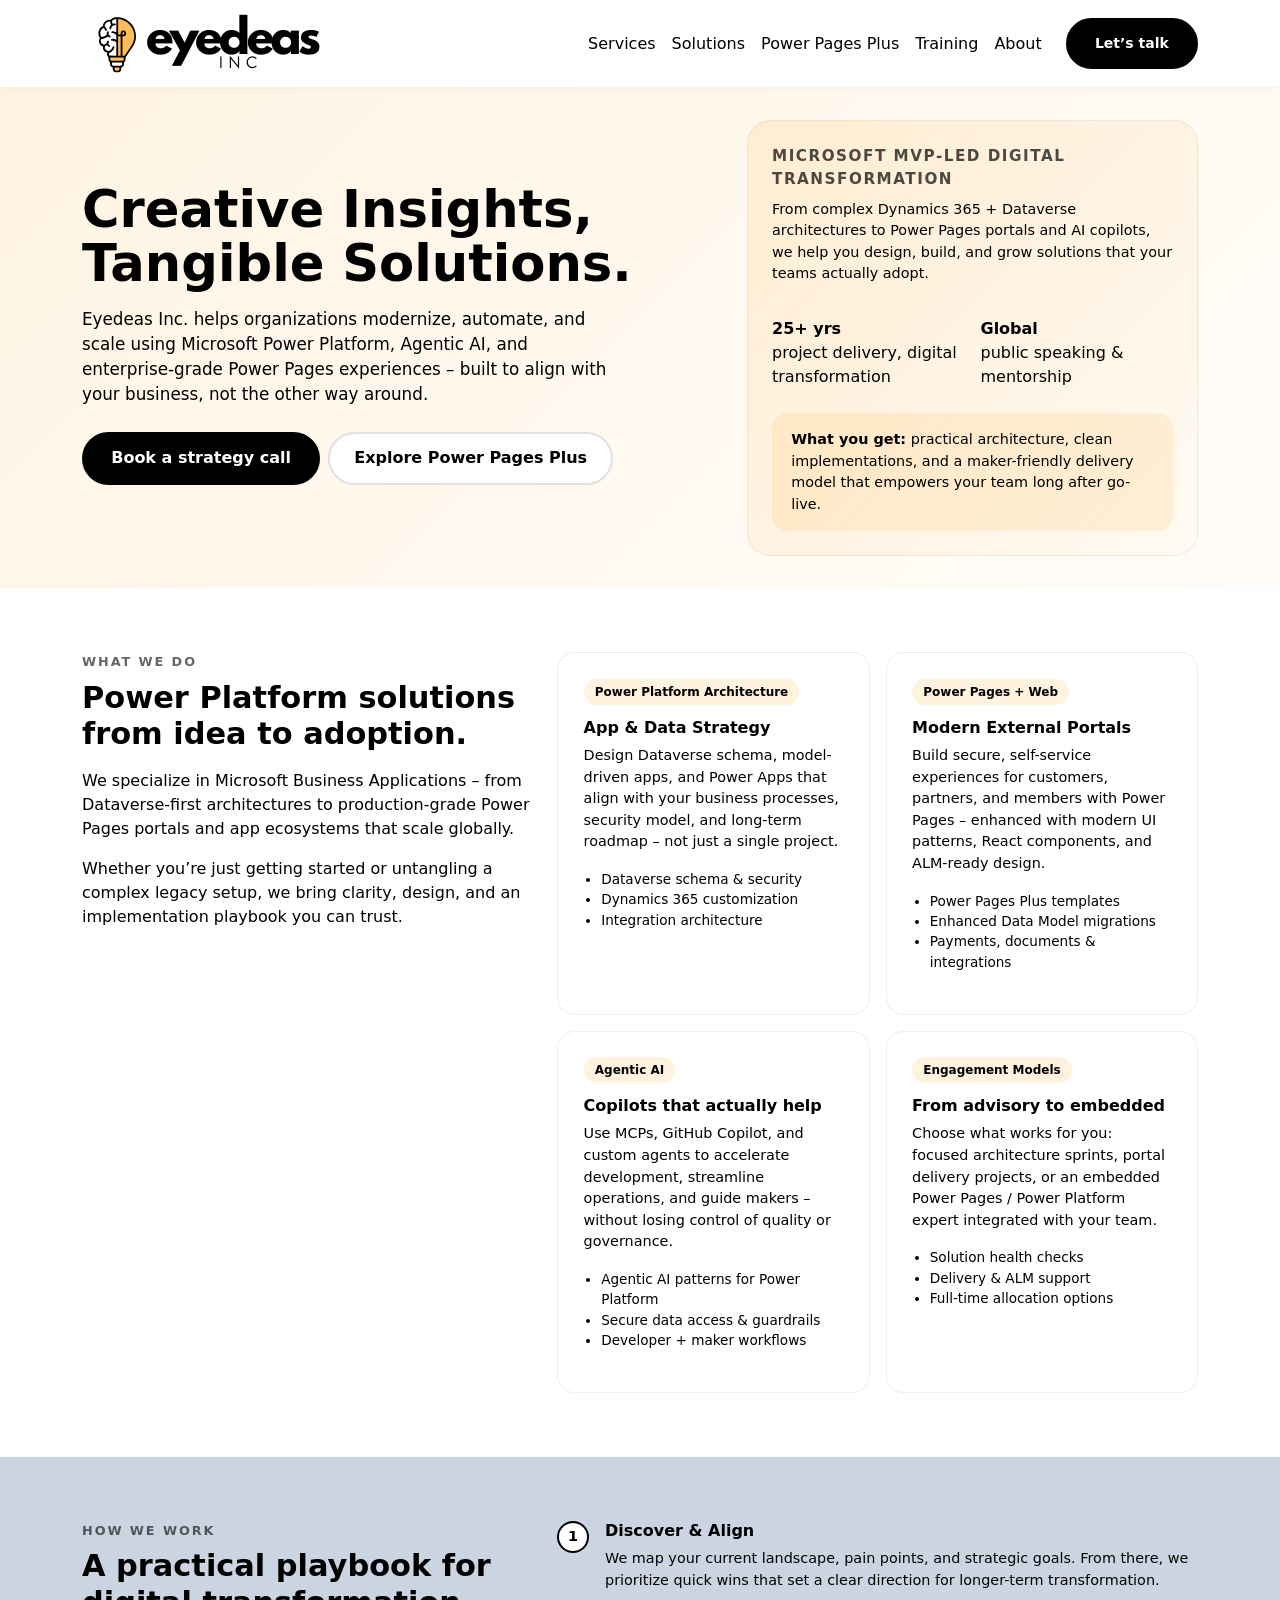
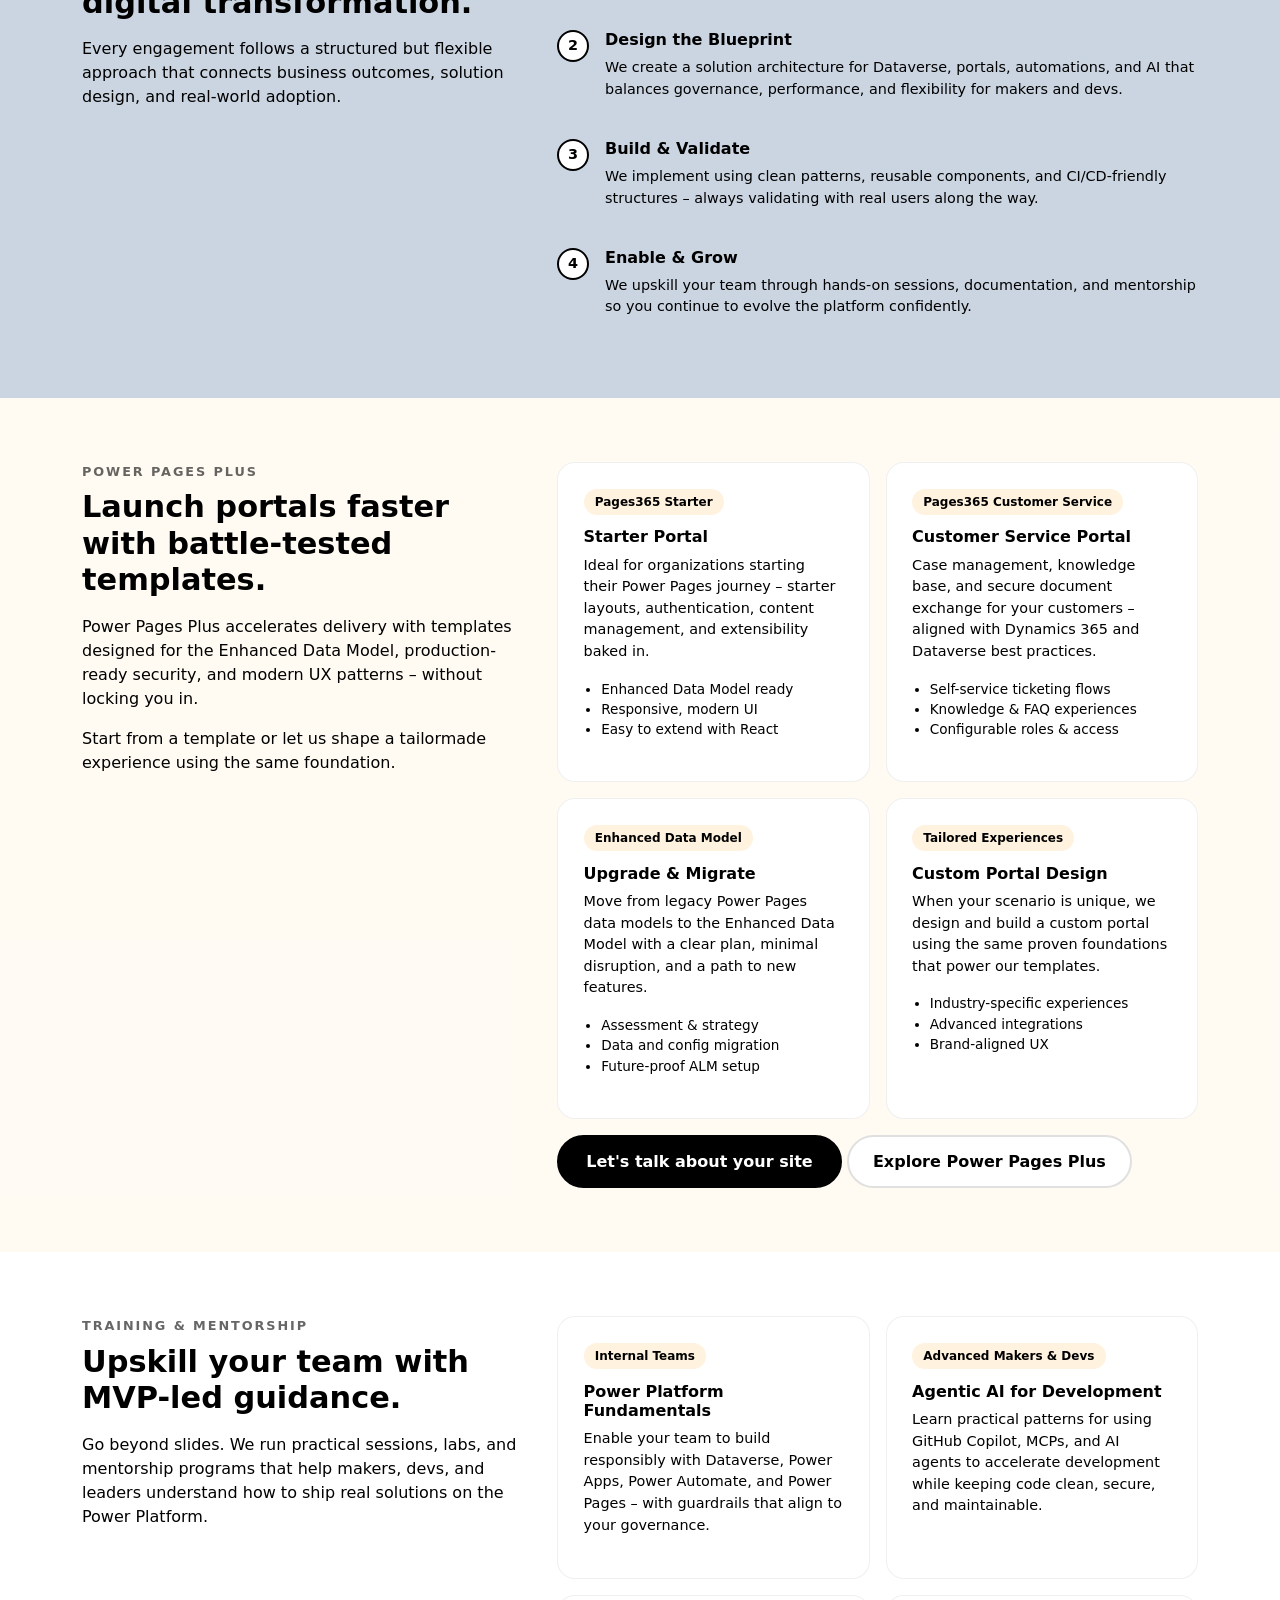
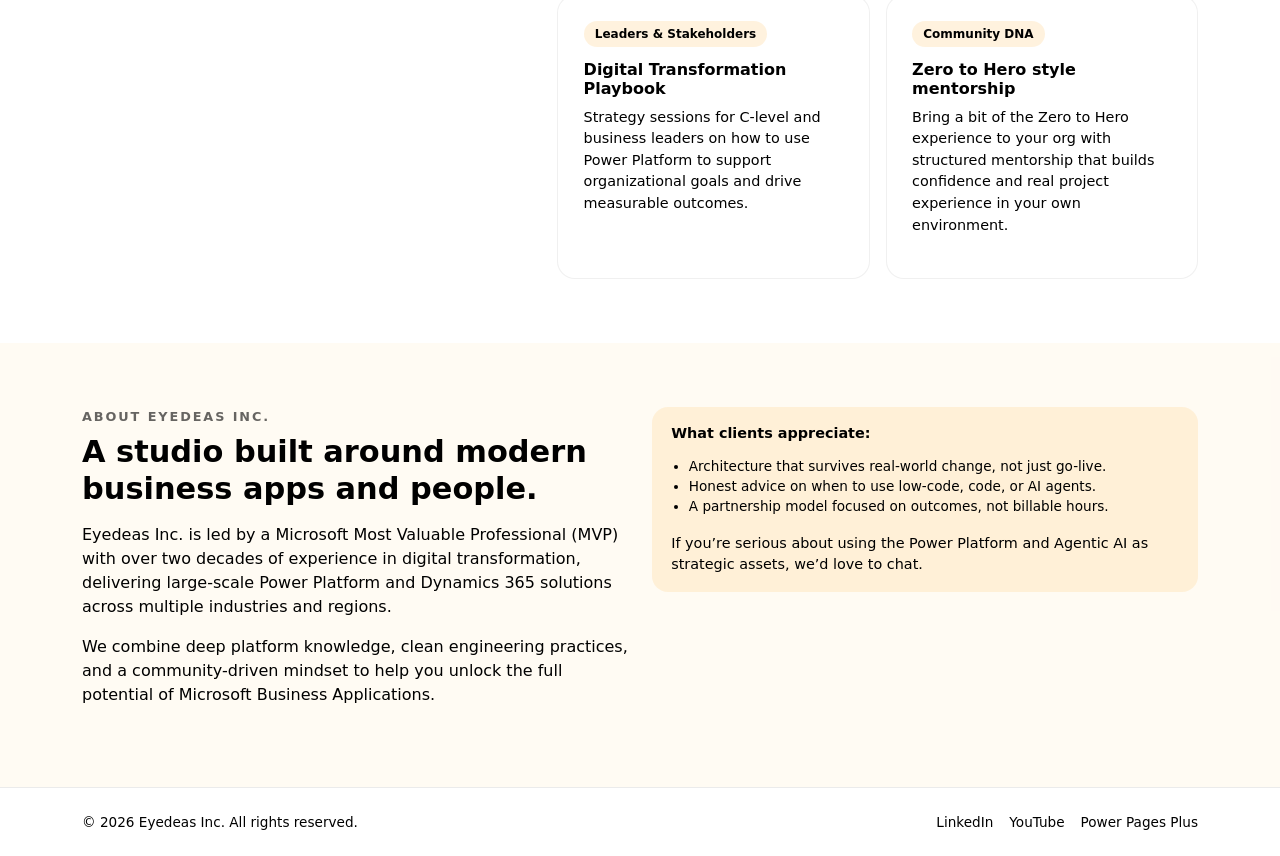
==== index.html @ 4f080ab4 "First commit" ====
<!DOCTYPE html>
<html lang="en">
<head>
  <meta charset="UTF-8" />
  <title>Eyedeas Inc. – Creative Insights, Tangible Solutions</title>
  <meta name="viewport" content="width=device-width, initial-scale=1" />
  <meta name="description" content="Eyedeas Inc. helps organizations transform with Microsoft Power Platform, Agentic AI, and Power Pages Plus templates." />

  <!-- Bootstrap 5 CDN -->
  <link
    href="https://cdn.jsdelivr.net/npm/bootstrap@5.3.3/dist/css/bootstrap.min.css"
    rel="stylesheet"
  />

  <!-- Font Awesome (optional for icons) -->
  <link
    rel="stylesheet"
    href="https://cdnjs.cloudflare.com/ajax/libs/font-awesome/6.5.1/css/all.min.css"
  />

  <!-- Custom Styles -->
  <link rel="stylesheet" href="assets/styles.css" />
</head>
<body>
  <!-- NAVBAR -->
  <nav class="navbar navbar-expand-lg fixed-top">
    <div class="container">
      <a class="navbar-brand" href="#">
        <!--Eyedeas<span>Inc.</span>-->
          <img src="assets/logo.png" />
      </a>
      <button
        class="navbar-toggler"
        type="button"
        data-bs-toggle="collapse"
        data-bs-target="#navbarNav"
        aria-controls="navbarNav"
        aria-expanded="false"
        aria-label="Toggle navigation"
      >
        <span class="navbar-toggler-icon"><i class="fa-solid fa-bars"></i></span>
      </button>
      <div class="collapse navbar-collapse justify-content-end" id="navbarNav">
        <ul class="navbar-nav align-items-lg-center">
          <li class="nav-item">
            <a class="nav-link" href="#services">Services</a>
          </li>
          <li class="nav-item">
            <a class="nav-link" href="#solutions">Solutions</a>
          </li>
          <li class="nav-item">
            <a class="nav-link" href="#templates">Power Pages Plus</a>
          </li>
          <li class="nav-item">
            <a class="nav-link" href="#training">Training</a>
          </li>
          <li class="nav-item">
            <a class="nav-link" href="#about">About</a>
          </li>
          <li class="nav-item ms-lg-3">
            <a class="btn hero-cta-main btn-sm" href="https://outlook.office.com/book/PowerPagesPlusbyEyedeasInc@eyedeasinc.com" target="_blank">
              Let’s talk
            </a>
          </li>
        </ul>
      </div>
    </div>
  </nav>

  <!-- HERO -->
  <header class="hero">
    <div class="container">
      <div class="row align-items-center g-4">
        <div class="col-lg-7">
          <!--<div class="hero-badge">
            <span class="accent-dot"></span>
            Microsoft Power Platform & Agentic AI
              Digital Transformation Architect
            
          </div>-->
          <h1 class="hero-title">
            Creative Insights,<br />
            Tangible Solutions.
          </h1>
          <p class="hero-subtitle">
            Eyedeas Inc. helps organizations modernize, automate, and scale using Microsoft Power Platform, Agentic AI, and enterprise-grade Power Pages experiences – built to align with your business, not the other way around.
          </p>
          <div class="d-flex flex-wrap gap-2 mt-4">
            <a href="https://outlook.office.com/book/PowerPagesPlusbyEyedeasInc@eyedeasinc.com" target="_blank" class="btn hero-cta-main">
              Book a strategy call
            </a>
            <a href="https://powerpagesplus.com" target="_blank" class="btn hero-cta-secondary">
              Explore Power Pages Plus
            </a>
          </div>
          <!--<p class="mt-4 mb-0 small-text">
            Trusted by teams modernizing on Dynamics 365, Power Apps, and Dataverse across industries like financial services, public sector, and membership organizations.
          </p>-->
        </div>

        <div class="col-lg-5"><br/>
          <div class="hero-card">
              <div class="hero-tagline mb-2">
                  Microsoft MVP-led Digital Transformation
              </div>
            <!--<h2 class="hero-card-title">
              Microsoft MVP-led Power Platform studio
            </h2>-->
            <p class="card-text-sm">
              From complex Dynamics 365 + Dataverse architectures to Power Pages portals and AI copilots, we help you design, build, and grow solutions that your teams actually adopt.
            </p>
            <div class="row g-3 mt-2">
              <div class="col-6">
                  <div class="stat-pill">
                      <strong>25+ yrs</strong><br />
                      project delivery, digital transformation
                  </div>
              </div>
              <div class="col-6">
                <div class="stat-pill">
                  <strong>Global</strong><br />
                  public speaking & mentorship
                </div>
              </div>
              <div class="col-12">
                <div class="highlight-strip mt-2">
                  <strong>What you get:</strong> practical architecture, clean implementations, and a maker-friendly delivery model that empowers your team long after go-live.
                </div>
              </div>
            </div>
          </div>
        </div>
      </div>
    </div>
  </header>

  <!-- SERVICES -->
  <section id="services">
    <div class="container">
      <div class="row align-items-start g-4">
        <div class="col-lg-5">
          <div class="section-label">What we do</div>
          <h2 class="section-title">Power Platform solutions from idea to adoption.</h2>
          <p>
            We specialize in Microsoft Business Applications – from Dataverse-first architectures to production-grade Power Pages portals and app ecosystems that scale globally.
          </p>
          <p>
            Whether you’re just getting started or untangling a complex legacy setup, we bring clarity, design, and an implementation playbook you can trust.
          </p>
        </div>
        <div class="col-lg-7">
          <div class="row g-3">
            <div class="col-md-6">
              <div class="service-card">
                <div class="eyedeas-pill">Power Platform Architecture</div>
                <h3 class="card-title-sm">App & Data Strategy</h3>
                <p class="card-text-sm">
                  Design Dataverse schema, model-driven apps, and Power Apps that align with your business processes, security model, and long-term roadmap – not just a single project.
                </p>
                <ul class="card-list-sm">
                  <li>Dataverse schema & security</li>
                  <li>Dynamics 365 customization</li>
                  <li>Integration architecture</li>
                </ul>
              </div>
            </div>
            <div class="col-md-6">
              <div class="service-card">
                <div class="eyedeas-pill">Power Pages + Web</div>
                <h3 class="card-title-sm">Modern External Portals</h3>
                <p class="card-text-sm">
                  Build secure, self-service experiences for customers, partners, and members with Power Pages – enhanced with modern UI patterns, React components, and ALM-ready design.
                </p>
                <ul class="card-list-sm">
                  <li>Power Pages Plus templates</li>
                  <li>Enhanced Data Model migrations</li>
                  <li>Payments, documents & integrations</li>
                </ul>
              </div>
            </div>
            <div class="col-md-6">
              <div class="service-card">
                <div class="eyedeas-pill">Agentic AI</div>
                <h3 class="card-title-sm">Copilots that actually help</h3>
                <p class="card-text-sm">
                  Use MCPs, GitHub Copilot, and custom agents to accelerate development, streamline operations, and guide makers – without losing control of quality or governance.
                </p>
                <ul class="card-list-sm">
                  <li>Agentic AI patterns for Power Platform</li>
                  <li>Secure data access & guardrails</li>
                  <li>Developer + maker workflows</li>
                </ul>
              </div>
            </div>
            <div class="col-md-6">
              <div class="service-card">
                <div class="eyedeas-pill">Engagement Models</div>
                <h3 class="card-title-sm">From advisory to embedded</h3>
                <p class="card-text-sm">
                  Choose what works for you: focused architecture sprints, portal delivery projects, or an embedded Power Pages / Power Platform expert integrated with your team.
                </p>
                <ul class="card-list-sm">
                  <li>Solution health checks</li>
                  <li>Delivery & ALM support</li>
                  <li>Full-time allocation options</li>
                </ul>
              </div>
            </div>
          </div>
        </div>
      </div>
    </div>
  </section>

  <!-- SOLUTIONS / HOW WE WORK -->
  <section id="solutions" class="section-blue">
    <div class="container">
      <div class="row g-4 align-items-start">
        <div class="col-lg-5">
          <div class="section-label">How we work</div>
          <h2 class="section-title">A practical playbook for digital transformation.</h2>
          <p>
            Every engagement follows a structured but flexible approach that connects business outcomes, solution design, and real-world adoption.
          </p>
        </div>
        <div class="col-lg-7">
          <div class="process-step">
            <div class="process-number">1</div>
            <div>
              <h3 class="card-title-sm">Discover & Align</h3>
              <p class="card-text-sm">
                We map your current landscape, pain points, and strategic goals. From there, we prioritize quick wins that set a clear direction for longer-term transformation.
              </p>
            </div>
          </div>
          <div class="process-step">
            <div class="process-number">2</div>
            <div>
              <h3 class="card-title-sm">Design the Blueprint</h3>
              <p class="card-text-sm">
                We create a solution architecture for Dataverse, portals, automations, and AI that balances governance, performance, and flexibility for makers and devs.
              </p>
            </div>
          </div>
          <div class="process-step">
            <div class="process-number">3</div>
            <div>
              <h3 class="card-title-sm">Build & Validate</h3>
              <p class="card-text-sm">
                We implement using clean patterns, reusable components, and CI/CD-friendly structures – always validating with real users along the way.
              </p>
            </div>
          </div>
          <div class="process-step">
            <div class="process-number">4</div>
            <div>
              <h3 class="card-title-sm">Enable & Grow</h3>
              <p class="card-text-sm">
                We upskill your team through hands-on sessions, documentation, and mentorship so you continue to evolve the platform confidently.
              </p>
            </div>
          </div>
        </div>
      </div>
    </div>
  </section>

  <!-- POWER PAGES PLUS TEMPLATES -->
  <section id="templates" class="section-alt">
    <div class="container">
      <div class="row g-4">
        <div class="col-lg-5">
          <div class="section-label">Power Pages Plus</div>
          <h2 class="section-title">Launch portals faster with battle-tested templates.</h2>
          <p>
            Power Pages Plus accelerates delivery with templates designed for the Enhanced Data Model, production-ready security, and modern UX patterns – without locking you in.
          </p>
          <p>
            Start from a template or let us shape a tailormade experience using the same foundation.
          </p>
        </div>
        <div class="col-lg-7">
          <div class="row g-3">
            <div class="col-md-6">
              <div class="template-card">
                <div class="eyedeas-pill">Pages365 Starter</div>
                <h3 class="card-title-sm">Starter Portal</h3>
                <p class="card-text-sm">
                  Ideal for organizations starting their Power Pages journey – starter layouts, authentication, content management, and extensibility baked in.
                </p>
                <ul class="card-list-sm">
                  <li>Enhanced Data Model ready</li>
                  <li>Responsive, modern UI</li>
                  <li>Easy to extend with React</li>
                </ul>
              </div>
            </div>
            <div class="col-md-6">
              <div class="template-card">
                <div class="eyedeas-pill">Pages365 Customer Service</div>
                <h3 class="card-title-sm">Customer Service Portal</h3>
                <p class="card-text-sm">
                  Case management, knowledge base, and secure document exchange for your customers – aligned with Dynamics 365 and Dataverse best practices.
                </p>
                <ul class="card-list-sm">
                  <li>Self-service ticketing flows</li>
                  <li>Knowledge & FAQ experiences</li>
                  <li>Configurable roles & access</li>
                </ul>
              </div>
            </div>
            <div class="col-md-6">
              <div class="template-card">
                <div class="eyedeas-pill">Enhanced Data Model</div>
                <h3 class="card-title-sm">Upgrade & Migrate</h3>
                <p class="card-text-sm">
                  Move from legacy Power Pages data models to the Enhanced Data Model with a clear plan, minimal disruption, and a path to new features.
                </p>
                <ul class="card-list-sm">
                  <li>Assessment & strategy</li>
                  <li>Data and config migration</li>
                  <li>Future-proof ALM setup</li>
                </ul>
              </div>
            </div>
            <div class="col-md-6">
              <div class="template-card">
                <div class="eyedeas-pill">Tailored Experiences</div>
                <h3 class="card-title-sm">Custom Portal Design</h3>
                <p class="card-text-sm">
                  When your scenario is unique, we design and build a custom portal using the same proven foundations that power our templates.
                </p>
                <ul class="card-list-sm">
                  <li>Industry-specific experiences</li>
                  <li>Advanced integrations</li>
                  <li>Brand-aligned UX</li>
                </ul>
              </div>
            </div>
          </div>
          <div class="mt-3">
              <a href="https://outlook.office.com/book/PowerPagesPlusbyEyedeasInc@eyedeasinc.com" target="_blank" class="btn hero-cta-main">
                  Let's talk about your site
              </a>
              <a href="https://powerpagesplus.com" target="_blank" class="btn hero-cta-secondary">
                  Explore Power Pages Plus
              </a>
          </div>
        </div>
      </div>
    </div>
  </section>

  <!-- TRAINING & MENTORSHIP -->
  <section id="training">
    <div class="container">
      <div class="row g-4">
        <div class="col-lg-5">
          <div class="section-label">Training & Mentorship</div>
          <h2 class="section-title">Upskill your team with MVP-led guidance.</h2>
          <p>
            Go beyond slides. We run practical sessions, labs, and mentorship programs that help makers, devs, and leaders understand how to ship real solutions on the Power Platform.
          </p>
        </div>
        <div class="col-lg-7">
          <div class="row g-3">
            <div class="col-md-6">
              <div class="service-card">
                <div class="eyedeas-pill">Internal Teams</div>
                <h3 class="card-title-sm">Power Platform Fundamentals</h3>
                <p class="card-text-sm">
                  Enable your team to build responsibly with Dataverse, Power Apps, Power Automate, and Power Pages – with guardrails that align to your governance.
                </p>
              </div>
            </div>
            <div class="col-md-6">
              <div class="service-card">
                <div class="eyedeas-pill">Advanced Makers & Devs</div>
                <h3 class="card-title-sm">Agentic AI for Development</h3>
                <p class="card-text-sm">
                  Learn practical patterns for using GitHub Copilot, MCPs, and AI agents to accelerate development while keeping code clean, secure, and maintainable.
                </p>
              </div>
            </div>
            <div class="col-md-6">
              <div class="service-card">
                <div class="eyedeas-pill">Leaders & Stakeholders</div>
                <h3 class="card-title-sm">Digital Transformation Playbook</h3>
                <p class="card-text-sm">
                  Strategy sessions for C-level and business leaders on how to use Power Platform to support organizational goals and drive measurable outcomes.
                </p>
              </div>
            </div>
            <div class="col-md-6">
              <div class="service-card">
                <div class="eyedeas-pill">Community DNA</div>
                <h3 class="card-title-sm">Zero to Hero style mentorship</h3>
                <p class="card-text-sm">
                  Bring a bit of the Zero to Hero experience to your org with structured mentorship that builds confidence and real project experience in your own environment.
                </p>
              </div>
            </div>
          </div>
        </div>
      </div>
    </div>
  </section>

  <!-- ABOUT -->
  <section id="about" class="section-alt">
    <div class="container">
      <div class="row g-4 align-items-start">
        <div class="col-lg-6">
          <div class="section-label">About Eyedeas Inc.</div>
          <h2 class="section-title">A studio built around modern business apps and people.</h2>
          <p>
            Eyedeas Inc. is led by a Microsoft Most Valuable Professional (MVP) with over two decades of experience in digital transformation, delivering large-scale Power Platform and Dynamics 365 solutions across multiple industries and regions.
          </p>
          <p>
            We combine deep platform knowledge, clean engineering practices, and a community-driven mindset to help you unlock the full potential of Microsoft Business Applications.
          </p>
        </div>
        <div class="col-lg-6">
          <div class="highlight-strip">
            <strong>What clients appreciate:</strong>
            <ul class="card-list-sm" style="margin-top: 0.7rem;">
              <li>Architecture that survives real-world change, not just go-live.</li>
              <li>Honest advice on when to use low-code, code, or AI agents.</li>
              <li>A partnership model focused on outcomes, not billable hours.</li>
            </ul>
            <p class="mb-0 card-text-sm">
              If you’re serious about using the Power Platform and Agentic AI as strategic assets, we’d love to chat.
            </p>
          </div>
        </div>
      </div>
    </div>
  </section>

  <!-- FOOTER -->
  <footer>
    <div class="container d-flex flex-wrap justify-content-between align-items-center gap-2">
      <span>&copy; <span id="year"></span> Eyedeas Inc. All rights reserved.</span>
      <div class="d-flex gap-3">
        <a href="https://www.linkedin.com/company/eyedeas-inc-365" target="_blank" class="footer-link">LinkedIn</a>
        <a href="https://www.youtube.com/@ZeroToHeroesAcademy" target="_blank" class="footer-link">YouTube</a>
        <a href="https://powerpagesplus.com" target="_blank" class="footer-link">Power Pages Plus</a>
      </div>
    </div>
  </footer>

  <!-- Bootstrap JS -->
  <script src="https://cdn.jsdelivr.net/npm/bootstrap@5.3.3/dist/js/bootstrap.bundle.min.js"></script>
  <script>
    document.getElementById("year").textContent = new Date().getFullYear();
  </script>
</body>
</html>
---- assets/styles.css ----
:root {
  --eyedeas-accent: #ffbd59;
  --eyedeas-black: #000000;
  --eyedeas-white: #ffffff;
}

* {
  scroll-behavior: smooth;
}

body {
  font-family: system-ui, -apple-system, BlinkMacSystemFont, "Segoe UI", sans-serif;
  background-color: var(--eyedeas-white);
  color: var(--eyedeas-black);
}

/* NAVBAR */
.navbar {
  background-color: var(--eyedeas-white);
  box-shadow: 0 2px 10px rgba(0, 0, 0, 0.03);
}

.navbar-brand {
  font-weight: 800;
  letter-spacing: 0.03em;
}

.navbar-brand span {
  color: var(--eyedeas-accent);
}

.nav-link {
  font-weight: 500;
  color: var(--eyedeas-black) !important;
}

.nav-link:hover {
  color: var(--eyedeas-accent) !important;
}

/* HERO */
.hero {
    padding: 6rem 0 2rem;
    background: linear-gradient(135deg, rgba(255, 189, 89, 0.18), rgba(255, 189, 89, 0.03));
}

.hero-badge {
  display: inline-flex;
  align-items: center;
  gap: 0.4rem;
  background: rgba(255, 189, 89, 0.18);
  border-radius: 999px;
  padding: 0.35rem 0.9rem;
  font-size: 0.85rem;
  font-weight: 600;
}

.hero-title {
  font-size: clamp(2.4rem, 4vw, 3.2rem);
  font-weight: 800;
  line-height: 1.05;
  margin-top: 1rem;
  margin-bottom: 1rem;
}

.hero-subtitle {
  font-size: 1.05rem;
  max-width: 540px;
}

.hero-cta-main {
  background-color: var(--eyedeas-black);
  color: var(--eyedeas-white);
  border-radius: 999px;
  padding: 0.8rem 1.7rem;
  font-weight: 600;
  border: 2px solid var(--eyedeas-black);
}

.hero-cta-main:hover {
  background-color: var(--eyedeas-white);
  color: var(--eyedeas-black);
}

.hero-cta-secondary {
  border-radius: 999px;
  padding: 0.8rem 1.5rem;
  font-weight: 600;
  border: 2px solid rgba(0, 0, 0, 0.12);
  background-color: var(--eyedeas-white);
  color: var(--eyedeas-black);
}

.hero-cta-secondary:hover {
  border-color: var(--eyedeas-accent);
}

.hero-card {
  border-radius: 24px;
  border: 1px solid rgba(0, 0, 0, 0.06);
  padding: 1.5rem;
  background: linear-gradient(135deg, rgba(255, 189, 89, 0.18), rgba(255, 189, 89, 0.03));
}

.hero-tagline {
  font-size: 0.95rem;
  font-weight: 600;
  text-transform: uppercase;
  letter-spacing: 0.1em;
  color: rgba(0, 0, 0, 0.7);
}

.hero-card-title {
  font-size: 1.2rem;
  font-weight: 700;
}

.small-text {
  font-size: 0.9rem;
}

/* SECTIONS */
section {
  padding: 4rem 0;
}

.section-alt {
  background-color: rgba(255, 189, 89, 0.07);
}

.section-blue {
    background-color: #CBD5E1;
}

.section-label {
  text-transform: uppercase;
  letter-spacing: 0.15em;
  font-size: 0.8rem;
  font-weight: 600;
  color: rgba(0, 0, 0, 0.6);
  margin-bottom: 0.5rem;
}

.section-title {
  font-size: 1.9rem;
  font-weight: 700;
  margin-bottom: 1rem;
}

/* CARDS */
.service-card,
.template-card {
  border-radius: 18px;
  border: 1px solid rgba(0, 0, 0, 0.06);
  padding: 1.6rem;
  height: 100%;
  background-color: var(--eyedeas-white);
  transition: transform 0.15s ease, box-shadow 0.15s ease, border 0.15s ease;
}

.service-card:hover,
.template-card:hover {
  transform: translateY(-4px);
  box-shadow: 0 16px 40px rgba(0, 0, 0, 0.06);
  border-color: rgba(0, 0, 0, 0.12);
}

.eyedeas-pill {
  display: inline-block;
  padding: 0.25rem 0.7rem;
  font-size: 0.75rem;
  border-radius: 999px;
  background-color: rgba(255, 189, 89, 0.2);
  font-weight: 600;
  margin-bottom: 0.8rem;
}

.accent-dot {
  width: 10px;
  height: 10px;
  border-radius: 999px;
  display: inline-block;
  background-color: var(--eyedeas-accent);
  margin-right: 0.4rem;
}

.card-title-sm {
  font-size: 1rem;
  font-weight: 700;
}

.card-text-sm {
  font-size: 0.9rem;
}

.card-text-xs {
  font-size: 0.8rem;
}

.card-list-sm {
  font-size: 0.85rem;
  padding-left: 1.1rem;
}

/* PROCESS / HOW WE WORK */
.process-step {
  display: flex;
  gap: 1rem;
  align-items: flex-start;
}

.process-number {
  flex-shrink: 0;
  width: 32px;
  height: 32px;
  border-radius: 999px;
  border: 2px solid var(--eyedeas-black);
  display: flex;
  align-items: center;
  justify-content: center;
  font-weight: 700;
  font-size: 0.9rem;
  background-color: var(--eyedeas-white);
}

.process-step + .process-step {
  margin-top: 1.4rem;
}

/* HIGHLIGHT STRIP */
.highlight-strip {
  background-color: rgba(255, 189, 89, 0.18);
  padding: 1rem 1.2rem;
  border-radius: 16px;
  font-size: 0.9rem;
}

/* CTA / CONTACT */
.cta-section {
  padding: 4rem 0 3rem;
  border-radius: 24px;
  background: linear-gradient(135deg, rgba(255, 189, 89, 0.2), rgba(255, 189, 89, 0.06));
  border: 1px solid rgba(0, 0, 0, 0.06);
}

.form-control,
.form-select {
  border-radius: 999px;
  border-color: rgba(0, 0, 0, 0.14);
  padding: 0.7rem 1rem;
  font-size: 0.95rem;
}

textarea.form-control {
  border-radius: 16px;
}

.btn-accent {
  background-color: var(--eyedeas-accent);
  border-radius: 999px;
  border: 2px solid var(--eyedeas-black);
  font-weight: 600;
  color: var(--eyedeas-black);
}

.btn-accent:hover {
  filter: brightness(0.95);
}

/* FOOTER */
footer {
  border-top: 1px solid rgba(0, 0, 0, 0.08);
  padding: 1.5rem 0;
  font-size: 0.85rem;
}

.footer-link {
  text-decoration: none;
  color: var(--eyedeas-black);
}

.footer-link:hover {
  color: var(--eyedeas-accent);
}

@media (max-width: 767.98px) {
  .hero {
    padding-top: 5rem;
  }
}
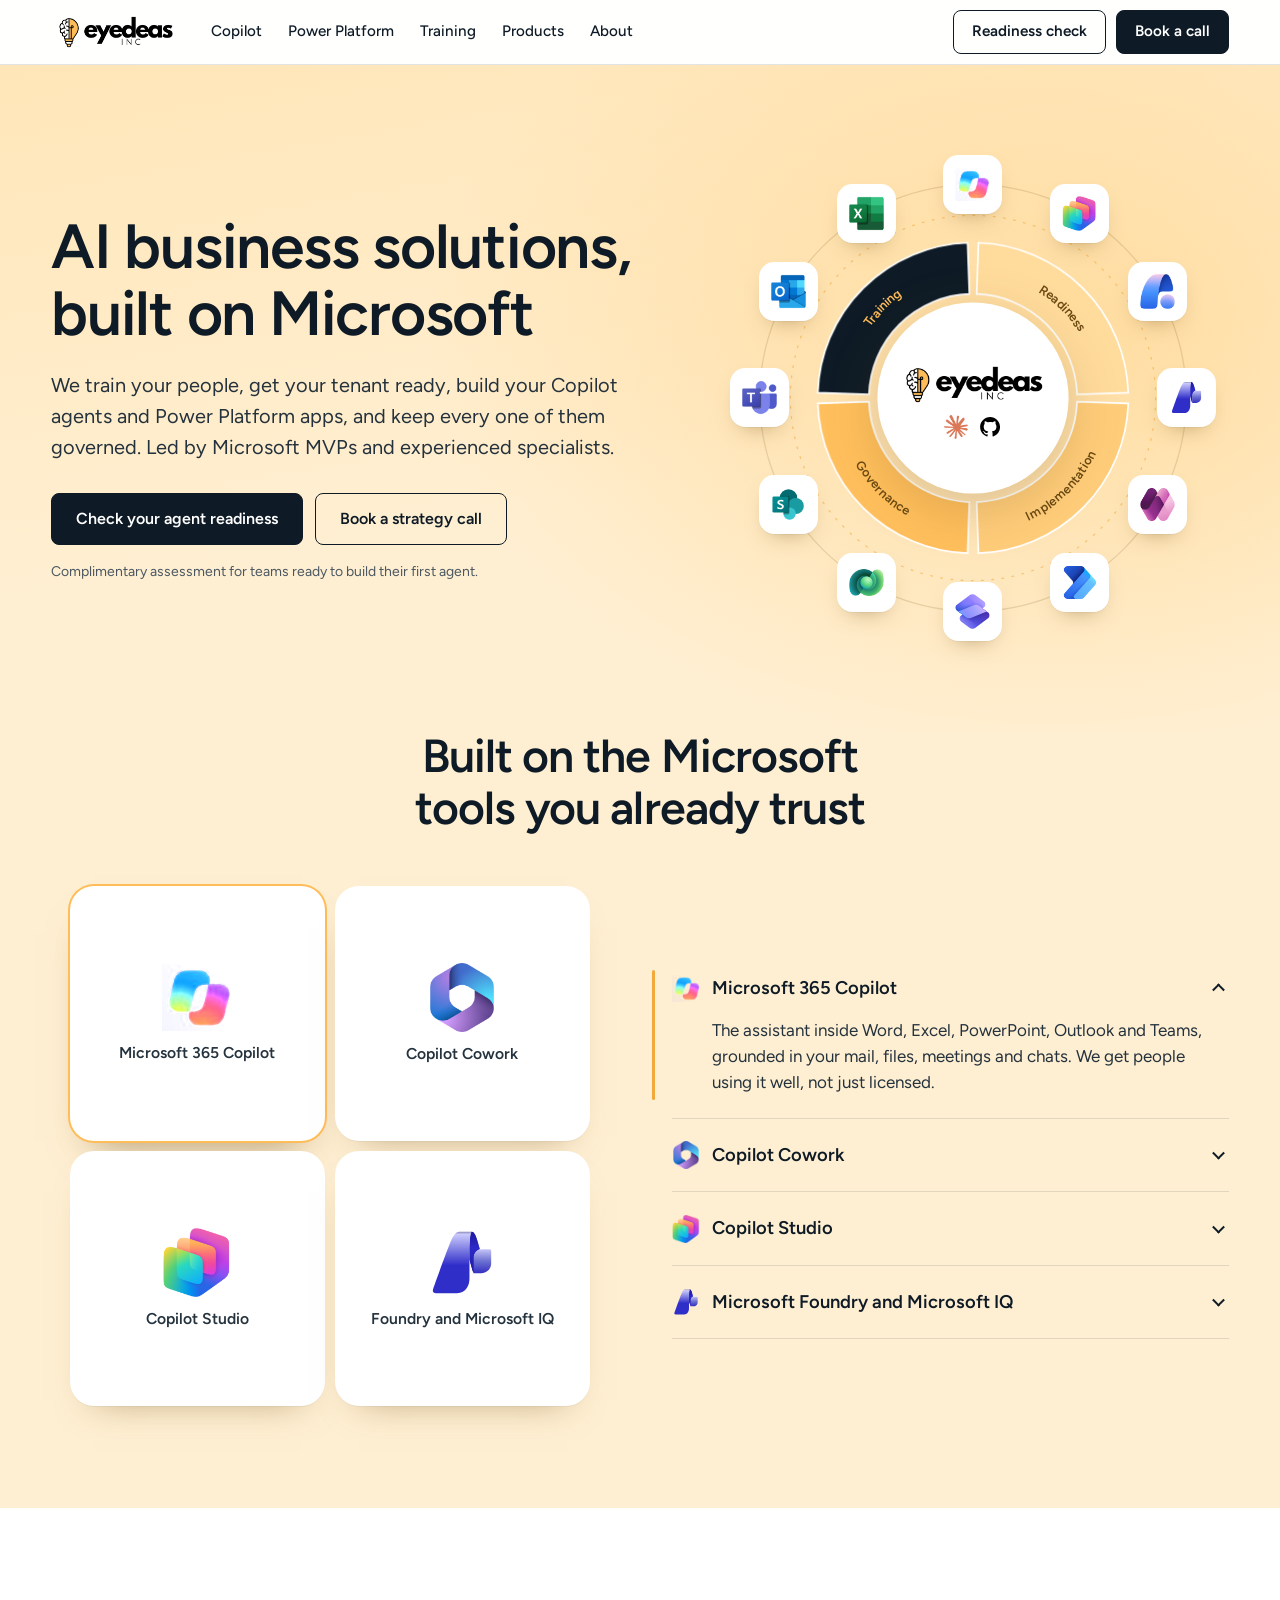
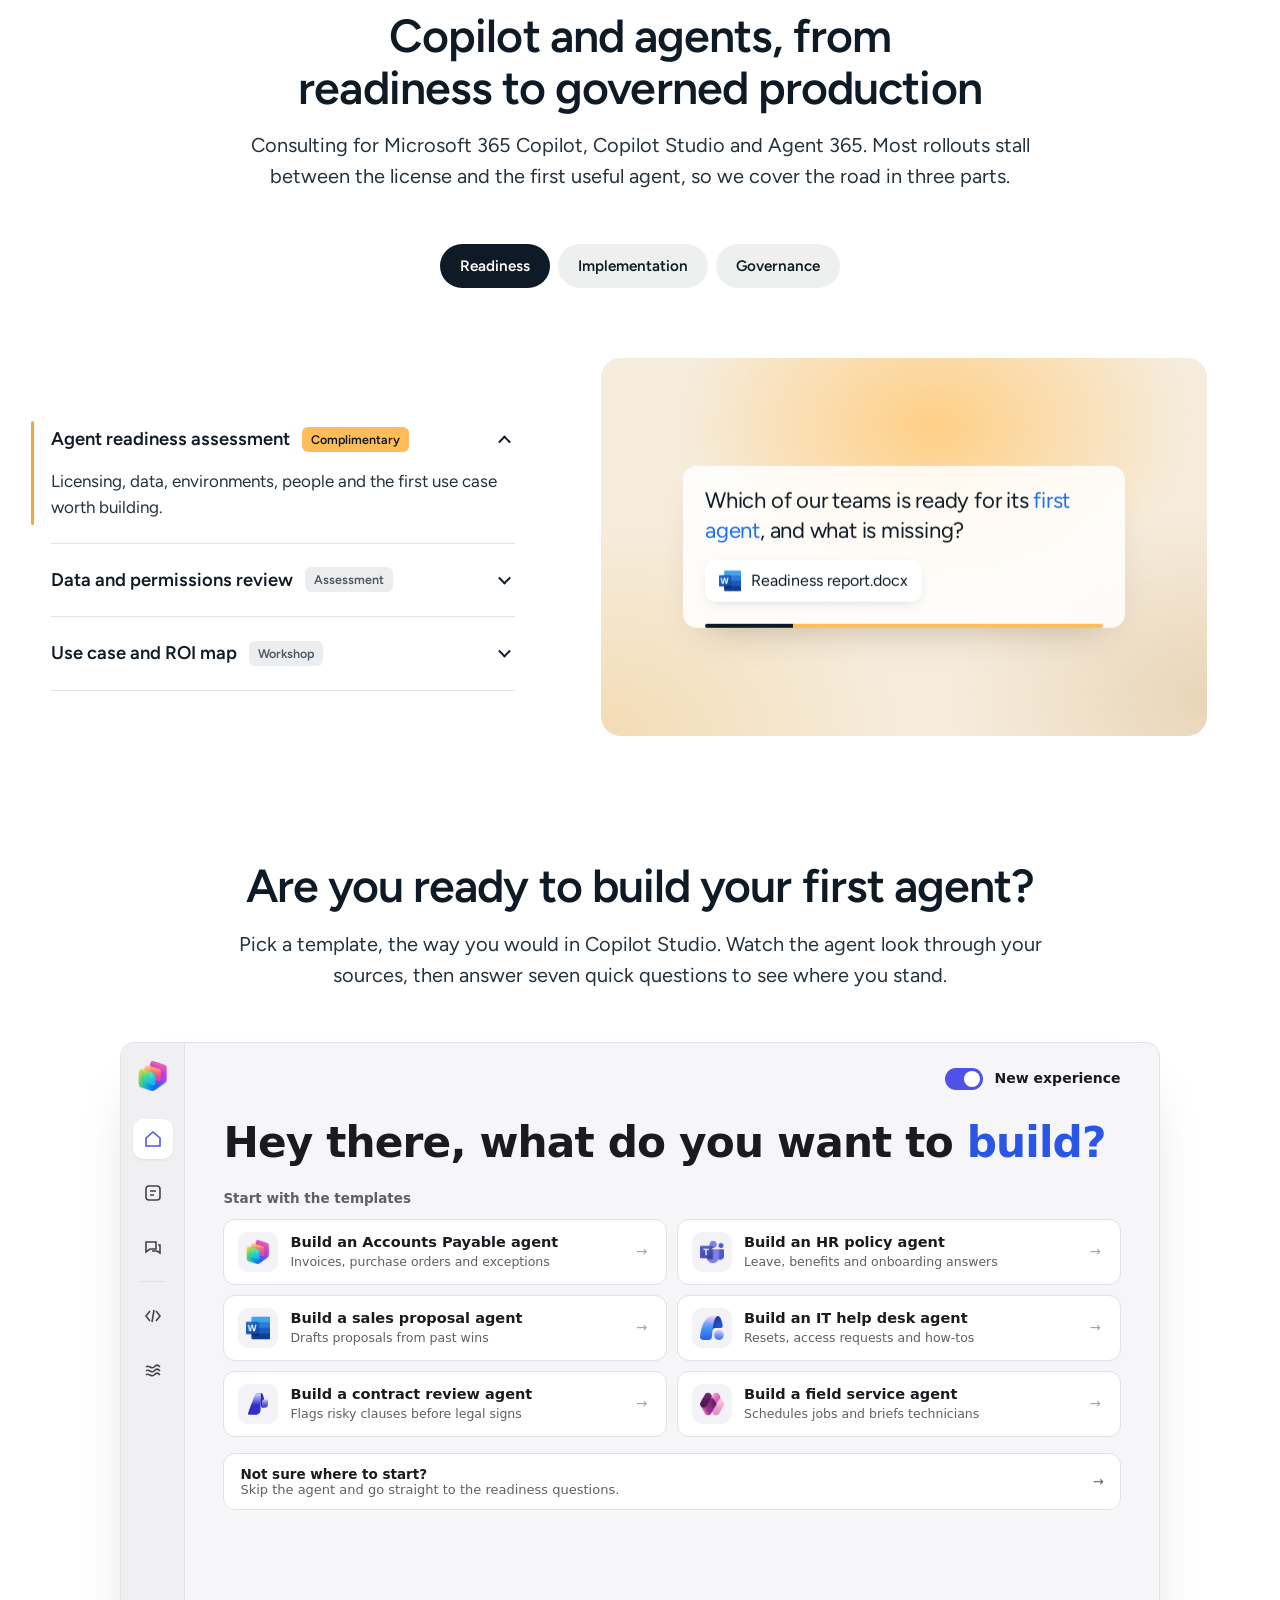
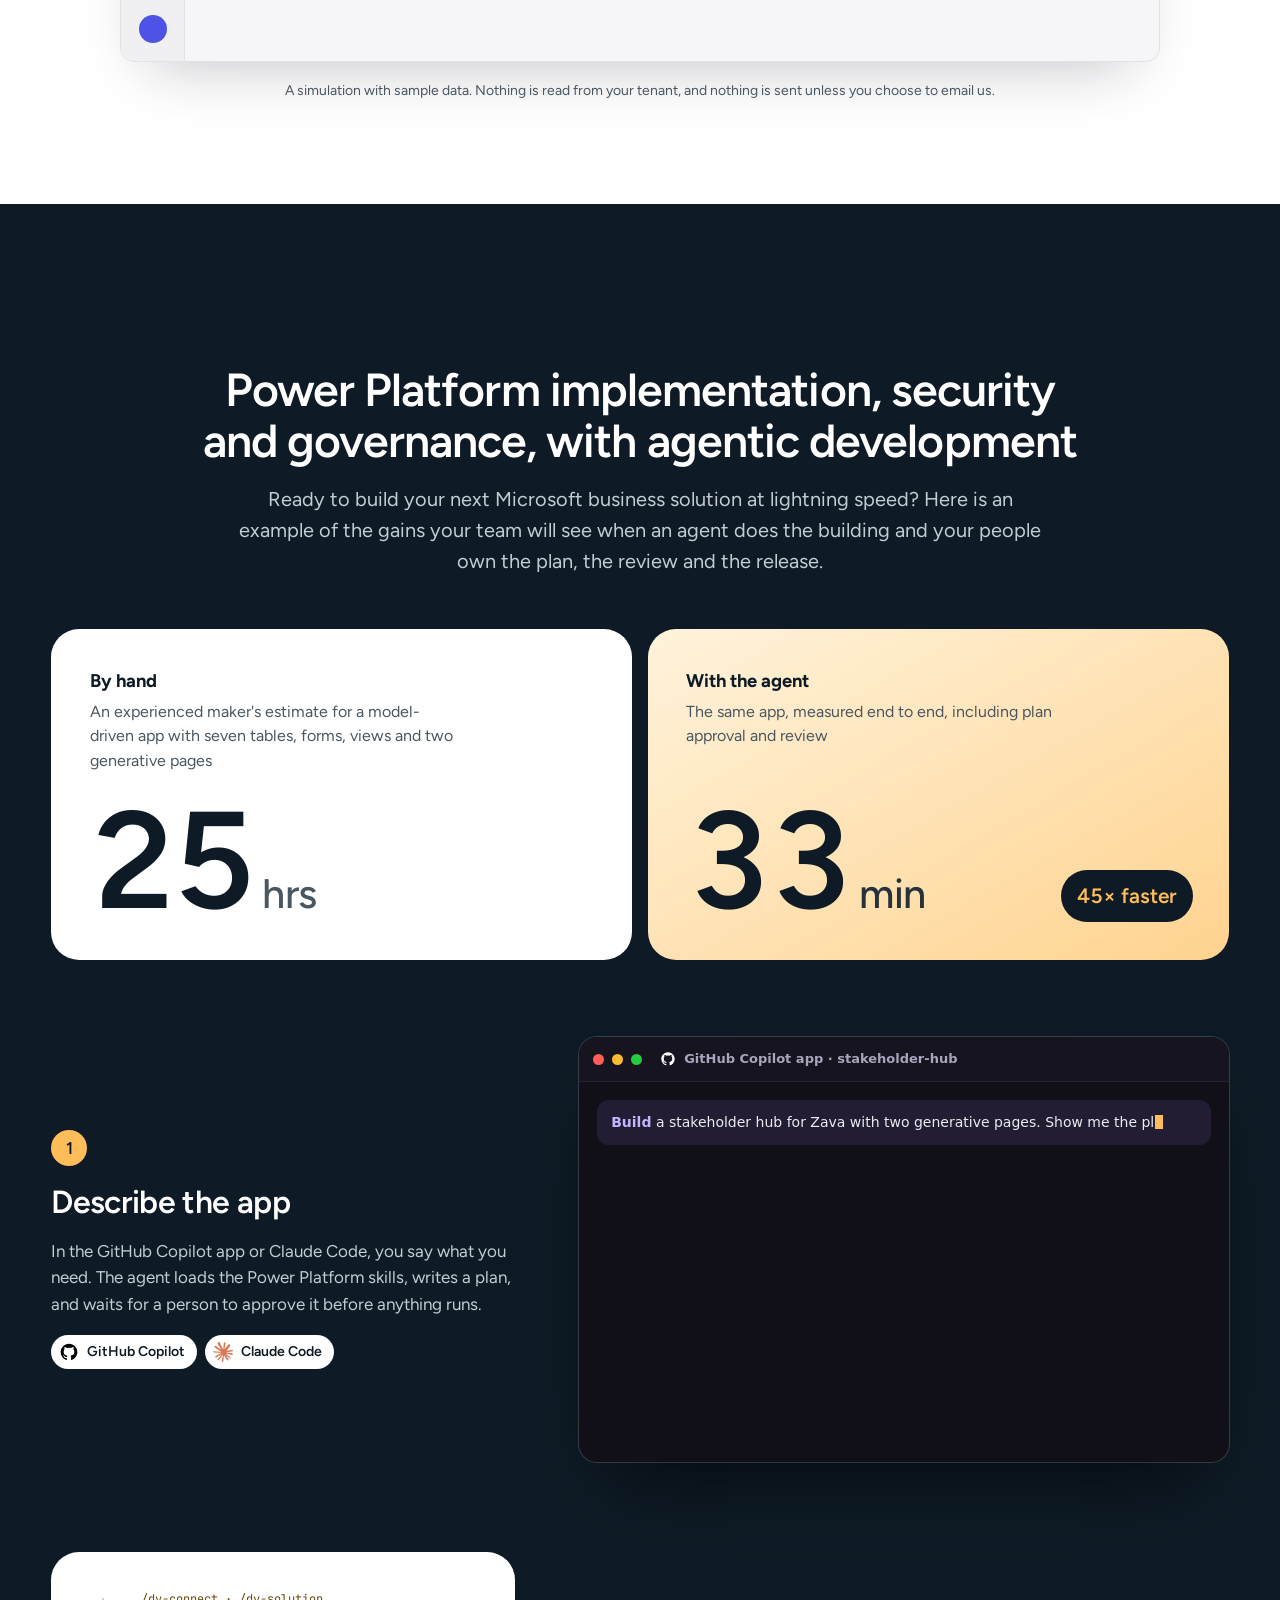
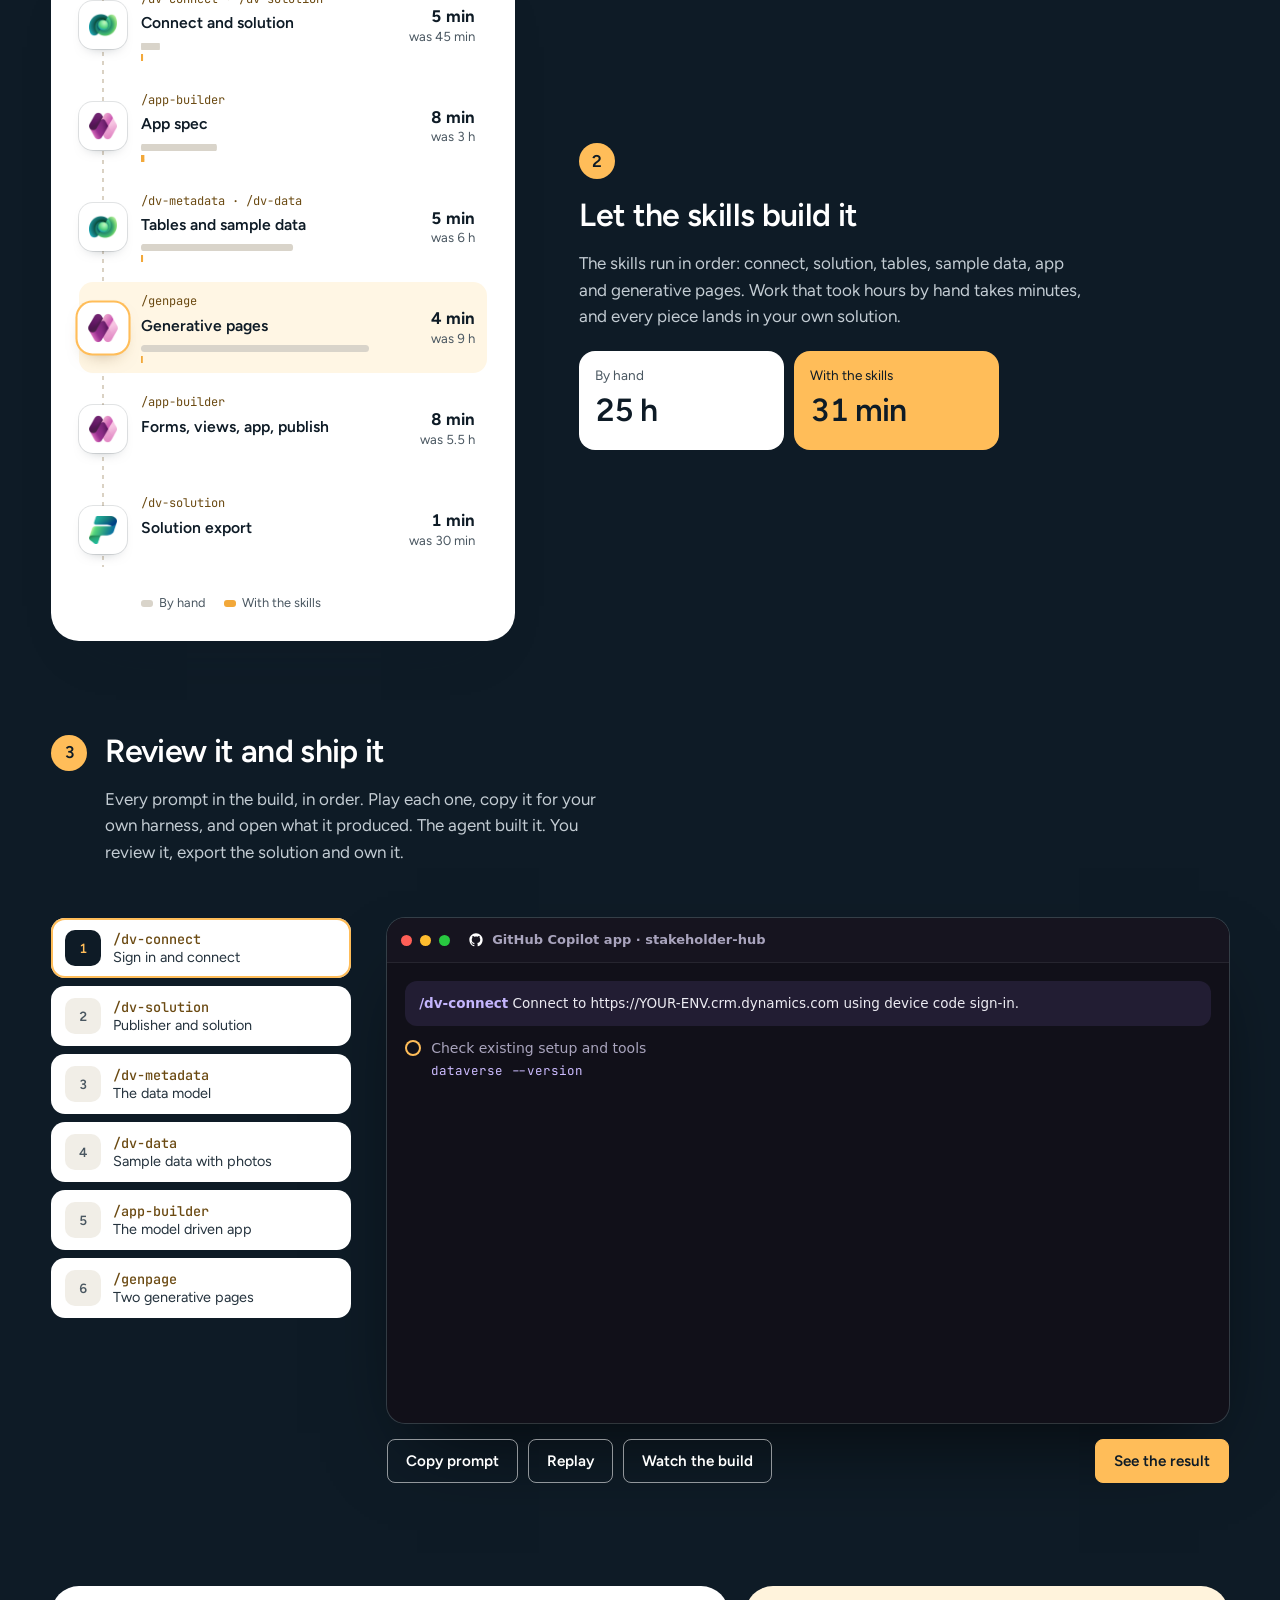
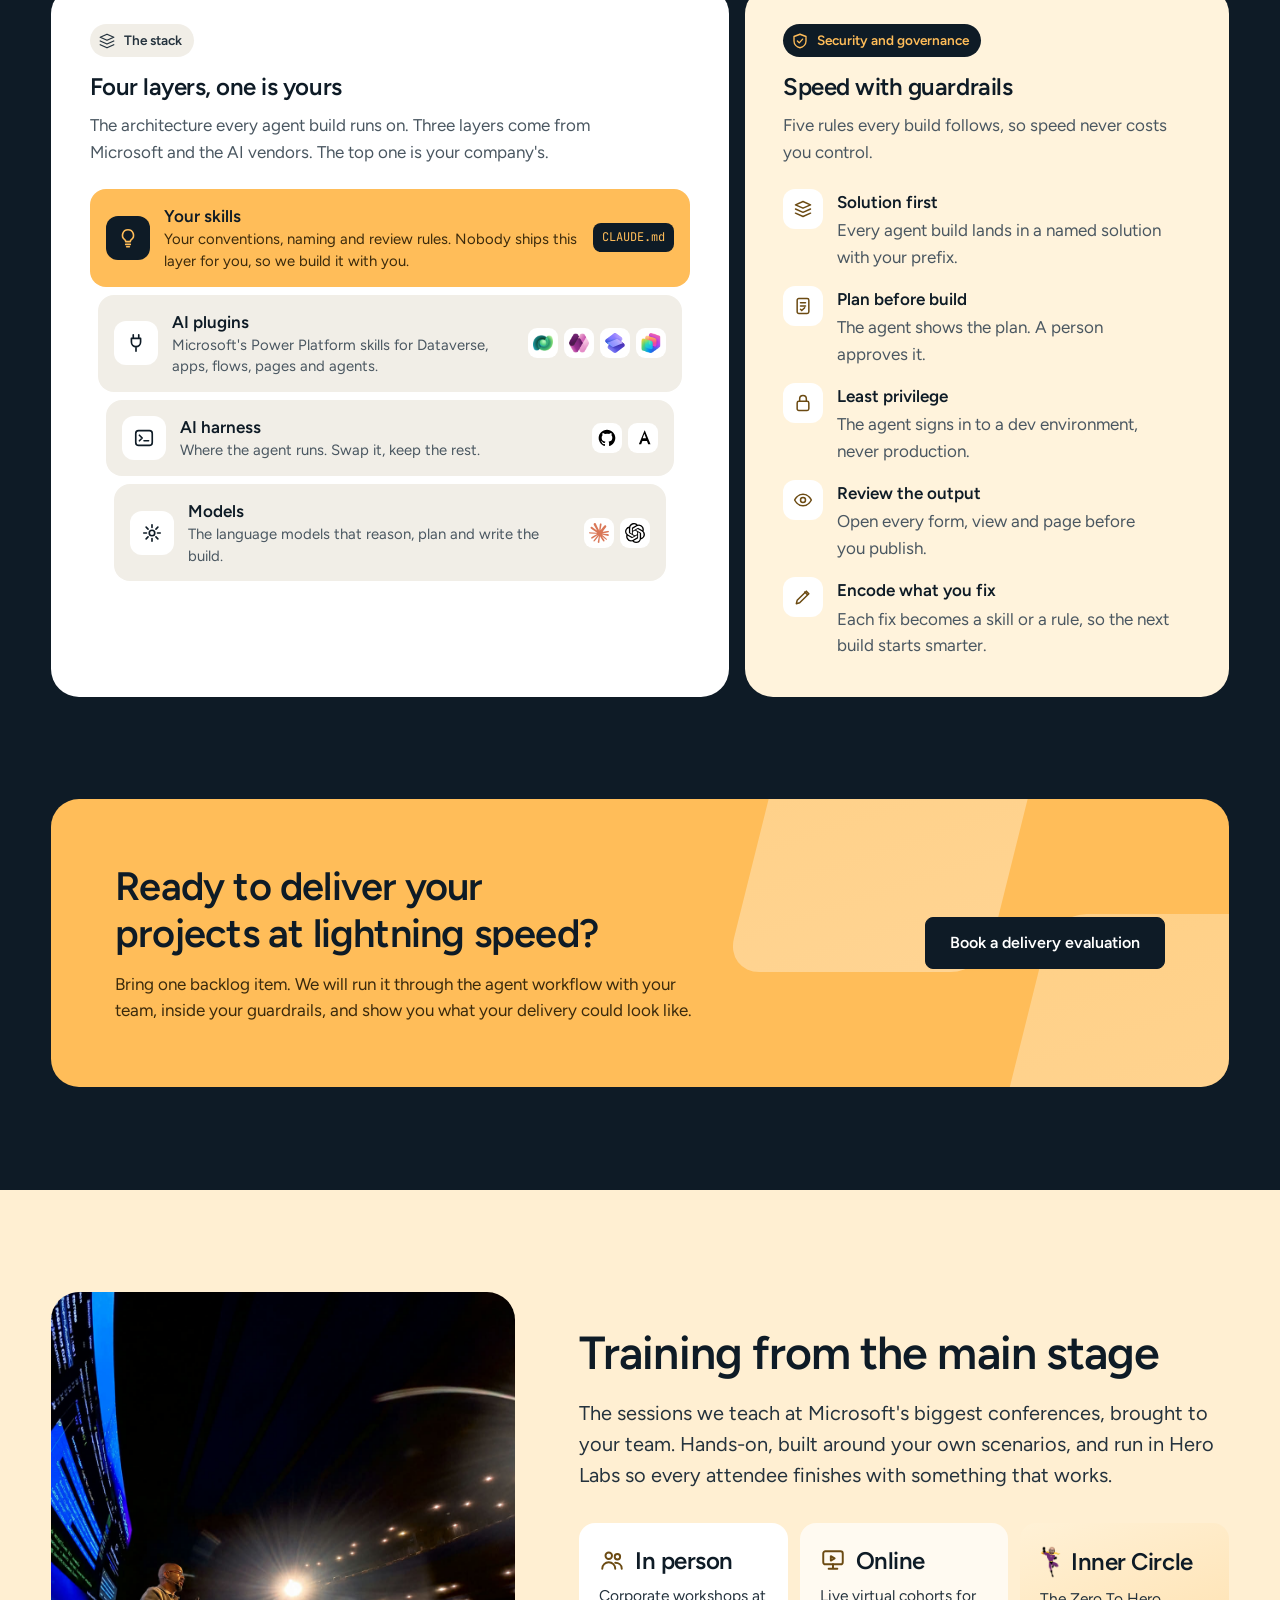
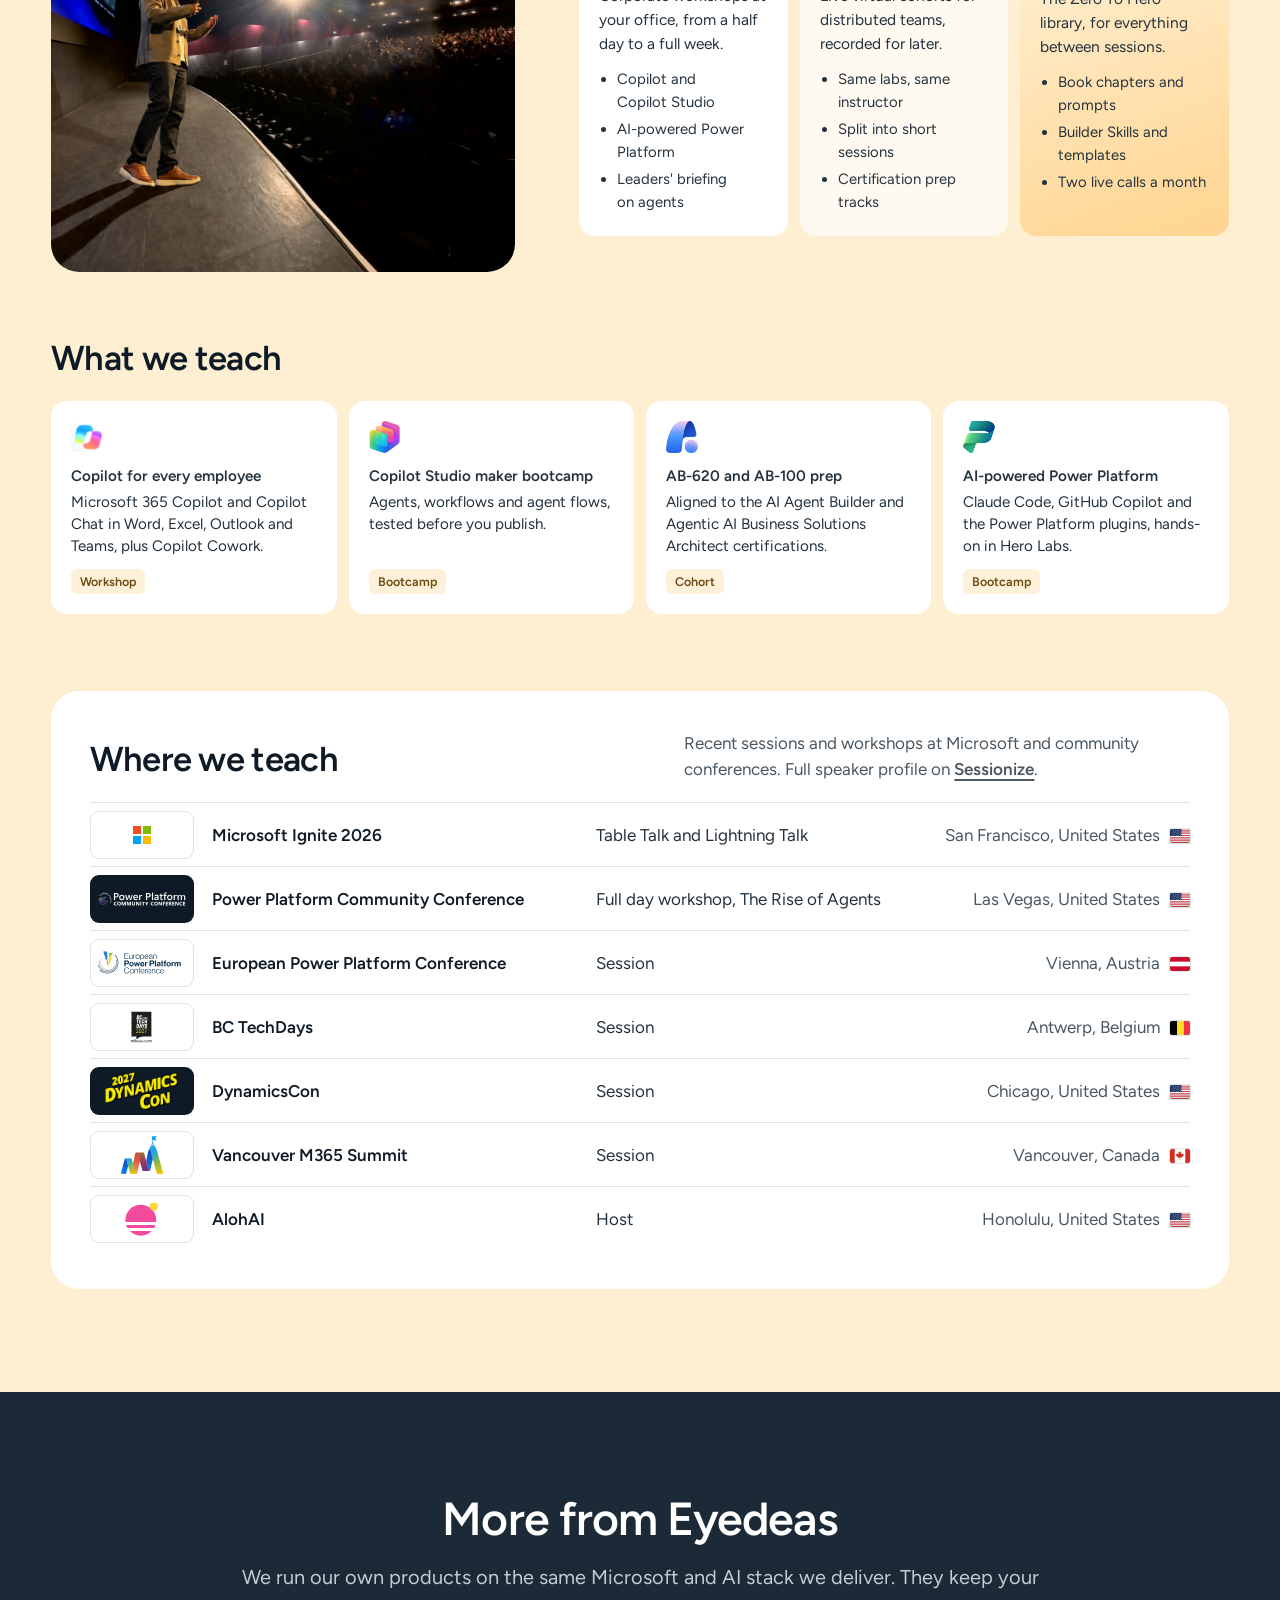
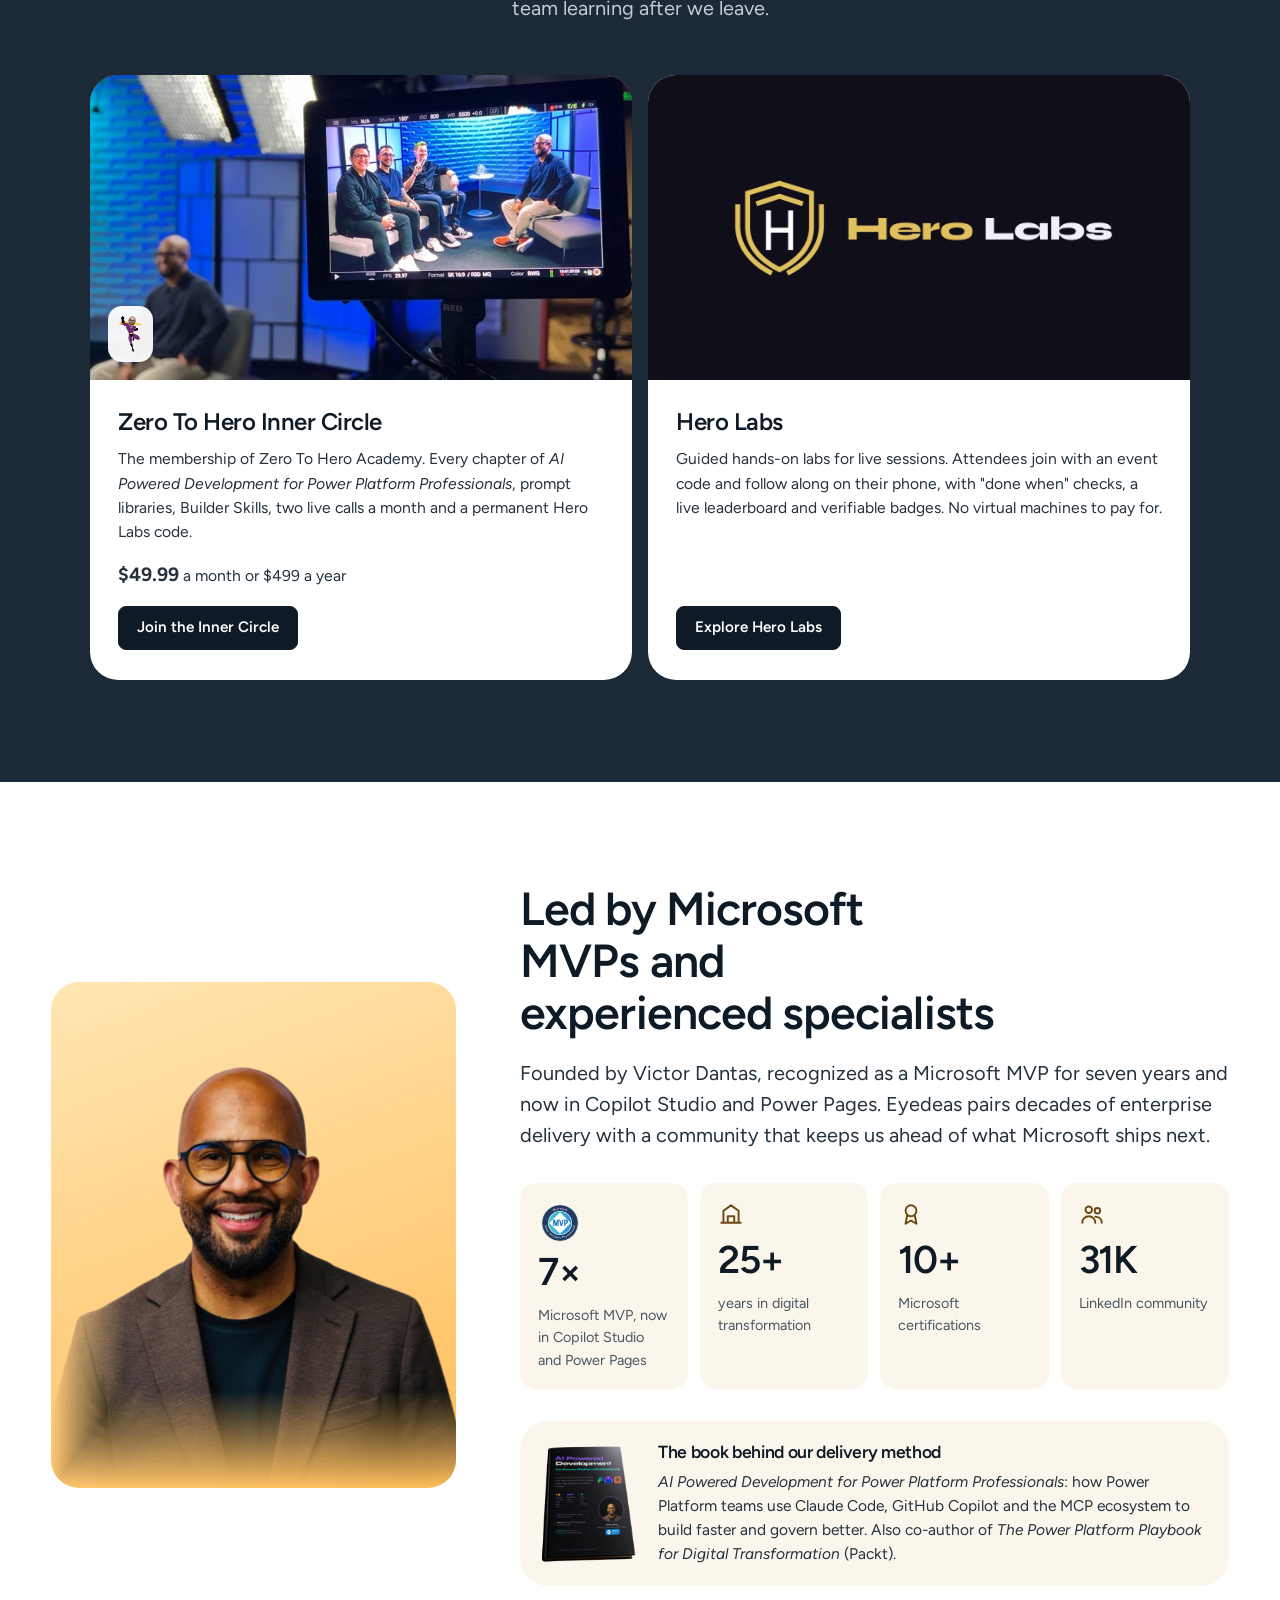
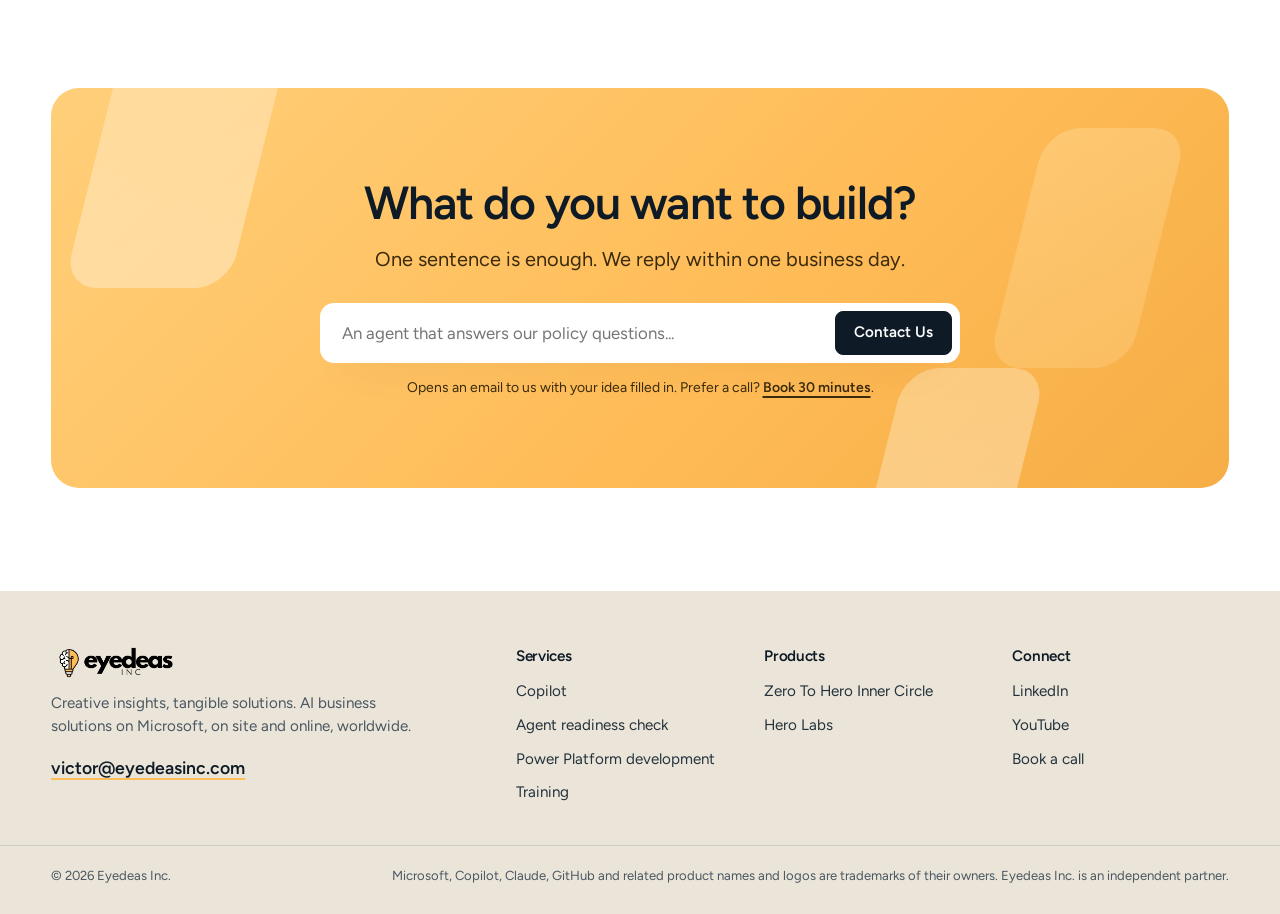
==== commit 05a05c96: "Redesign eyedeasinc.com around AI business solutions on Microsoft Rebuild the corporate site as a st" ====
--- a/index.html
+++ b/index.html
@@ -2,457 +2,597 @@
 <html lang="en">
 <head>
   <meta charset="UTF-8" />
-  <title>Eyedeas Inc. – Creative Insights, Tangible Solutions</title>
   <meta name="viewport" content="width=device-width, initial-scale=1" />
-  <meta name="description" content="Eyedeas Inc. helps organizations transform with Microsoft Power Platform, Agentic AI, and Power Pages Plus templates." />
-
-  <!-- Bootstrap 5 CDN -->
-  <link
-    href="https://cdn.jsdelivr.net/npm/bootstrap@5.3.3/dist/css/bootstrap.min.css"
-    rel="stylesheet"
-  />
-
-  <!-- Font Awesome (optional for icons) -->
-  <link
-    rel="stylesheet"
-    href="https://cdnjs.cloudflare.com/ajax/libs/font-awesome/6.5.1/css/all.min.css"
-  />
-
-  <!-- Custom Styles -->
-  <link rel="stylesheet" href="assets/styles.css" />
+  <title>Eyedeas Inc. | AI Business Solutions on Microsoft</title>
+  <meta name="description" content="Eyedeas Inc. is a partner for AI business solutions, led by Microsoft MVPs and experienced specialists: Microsoft 365 Copilot, Copilot Studio agents, Power Platform, Microsoft Foundry and the training that makes them stick." />
+  <meta name="keywords" content="Microsoft Copilot partner, Copilot Studio, Microsoft 365 Copilot, Copilot readiness, Copilot governance, AI agents, Agent 365, Power Platform, AI-powered development, Microsoft Foundry, Dataverse, Power Pages, Claude Code, GitHub Copilot, Copilot training, AB-620, AB-100, Microsoft MVP, Zero To Hero, Hero Labs" />
+  <meta name="robots" content="index, follow" />
+  <meta name="author" content="Eyedeas Inc." />
+  <link rel="canonical" href="https://eyedeasinc.com/" />
+  <meta name="theme-color" content="#fdf6ea" />
+
+  <meta property="og:type" content="website" />
+  <meta property="og:url" content="https://eyedeasinc.com/" />
+  <meta property="og:title" content="Eyedeas Inc. | AI Business Solutions on Microsoft" />
+  <meta property="og:description" content="Copilot training, readiness, implementation and governance. AI-powered Power Platform delivery. Led by Microsoft MVPs and experienced specialists." />
+  <meta property="og:image" content="https://eyedeasinc.com/assets/eyedeas-cover.png" />
+  <meta name="twitter:card" content="summary_large_image" />
+  <meta name="twitter:title" content="Eyedeas Inc. | AI Business Solutions on Microsoft" />
+  <meta name="twitter:description" content="Copilot, Copilot Studio agents and Power Platform, delivered and governed. Led by Microsoft MVPs and experienced specialists." />
+  <meta name="twitter:image" content="https://eyedeasinc.com/assets/eyedeas-cover.png" />
+
+  <link rel="preconnect" href="https://fonts.googleapis.com" />
+  <link rel="preconnect" href="https://fonts.gstatic.com" crossorigin />
+  <link href="https://fonts.googleapis.com/css2?family=Figtree:wght@400;500;600;700&family=JetBrains+Mono:wght@400;500&display=swap" rel="stylesheet" />
+  <link rel="stylesheet" href="assets/site.css" />
+  <script>document.documentElement.classList.add('js')</script>
 </head>
 <body>
-  <!-- NAVBAR -->
-  <nav class="navbar navbar-expand-lg fixed-top">
-    <div class="container">
-      <a class="navbar-brand" href="#">
-        <!--Eyedeas<span>Inc.</span>-->
-          <img src="assets/logo.png" />
-      </a>
-      <button
-        class="navbar-toggler"
-        type="button"
-        data-bs-toggle="collapse"
-        data-bs-target="#navbarNav"
-        aria-controls="navbarNav"
-        aria-expanded="false"
-        aria-label="Toggle navigation"
-      >
-        <span class="navbar-toggler-icon"><i class="fa-solid fa-bars"></i></span>
-      </button>
-      <div class="collapse navbar-collapse justify-content-end" id="navbarNav">
-        <ul class="navbar-nav align-items-lg-center">
-          <li class="nav-item">
-            <a class="nav-link" href="#services">Services</a>
-          </li>
-          <li class="nav-item">
-            <a class="nav-link" href="#solutions">Solutions</a>
-          </li>
-          <li class="nav-item">
-            <a class="nav-link" href="#templates">Power Pages Plus</a>
-          </li>
-          <li class="nav-item">
-            <a class="nav-link" href="#training">Training</a>
-          </li>
-          <li class="nav-item">
-            <a class="nav-link" href="#about">About</a>
-          </li>
-          <li class="nav-item ms-lg-3">
-            <a class="btn hero-cta-main btn-sm" href="https://outlook.office.com/book/PowerPagesPlusbyEyedeasInc@eyedeasinc.com" target="_blank">
-              Let’s talk
-            </a>
-          </li>
-        </ul>
-      </div>
-    </div>
-  </nav>
-
-  <!-- HERO -->
-  <header class="hero">
-    <div class="container">
-      <div class="row align-items-center g-4">
-        <div class="col-lg-7">
-          <!--<div class="hero-badge">
-            <span class="accent-dot"></span>
-            Microsoft Power Platform & Agentic AI
-              Digital Transformation Architect
-            
-          </div>-->
-          <h1 class="hero-title">
-            Creative Insights,<br />
-            Tangible Solutions.
-          </h1>
-          <p class="hero-subtitle">
-            Eyedeas Inc. helps organizations modernize, automate, and scale using Microsoft Power Platform, Agentic AI, and enterprise-grade Power Pages experiences – built to align with your business, not the other way around.
-          </p>
-          <div class="d-flex flex-wrap gap-2 mt-4">
-            <a href="https://outlook.office.com/book/PowerPagesPlusbyEyedeasInc@eyedeasinc.com" target="_blank" class="btn hero-cta-main">
-              Book a strategy call
-            </a>
-            <a href="https://powerpagesplus.com" target="_blank" class="btn hero-cta-secondary">
-              Explore Power Pages Plus
-            </a>
-          </div>
-          <!--<p class="mt-4 mb-0 small-text">
-            Trusted by teams modernizing on Dynamics 365, Power Apps, and Dataverse across industries like financial services, public sector, and membership organizations.
-          </p>-->
-        </div>
-
-        <div class="col-lg-5"><br/>
-          <div class="hero-card">
-              <div class="hero-tagline mb-2">
-                  Microsoft MVP-led Digital Transformation
+<a class="skip" href="#main">Skip to content</a>
+
+<!-- ============ NAV ============ -->
+<header class="nav">
+  <div class="wrap nav-row">
+    <a class="brand" href="#" aria-label="Eyedeas Inc. home"><img src="assets/logo.png" alt="Eyedeas Inc." width="250" height="61" /></a>
+    <nav aria-label="Main" class="nav-links" id="navLinks">
+      <a href="#copilot">Copilot</a>
+      <a href="#power-platform">Power Platform</a>
+      <a href="#training">Training</a>
+      <a href="#products">Products</a>
+      <a href="#about">About</a>
+    </nav>
+    <div class="nav-actions">
+      <a class="btn btn-ghost hide-sm" href="#readiness">Readiness check</a>
+      <a class="btn" href="https://outlook.office.com/book/PowerPagesPlusbyEyedeasInc@eyedeasinc.com" target="_blank" rel="noopener">Book a call</a>
+      <button class="menu-btn" type="button" aria-expanded="false" aria-controls="navLinks" aria-label="Open menu"><span></span><span></span></button>
+    </div>
+  </div>
+</header>
+
+<main id="main">
+
+<!-- ============ HERO ============ -->
+<section class="hero s-00">
+  <div class="wrap hero-grid">
+    <div class="hero-copy">
+      <h1>AI business solutions, built on Microsoft</h1>
+      <p class="lead">We train your people, get your tenant ready, build your Copilot agents and Power Platform apps, and keep every one of them governed. Led by Microsoft MVPs and experienced specialists.</p>
+      <div class="hero-actions">
+        <a class="btn btn-lg" href="#readiness">Check your agent readiness</a>
+        <a class="btn btn-lg btn-ghost" href="https://outlook.office.com/book/PowerPagesPlusbyEyedeasInc@eyedeasinc.com" target="_blank" rel="noopener">Book a strategy call</a>
+      </div>
+      <p class="hero-note">Complimentary assessment for teams ready to build their first agent.</p>
+    </div>
+
+    <!-- The Eyedeas wheel: four services around the hub, twelve products on one orbit, 30 degrees apart -->
+    <div class="wheel" id="wheel" aria-hidden="true">
+      <svg class="wheel-svg" viewBox="0 0 600 600">
+        <circle class="orbit" cx="300" cy="300" r="250" />
+        <circle class="orbit-spin" cx="300" cy="300" r="214" />
+        <g class="segs">
+          <path class="seg" d="M118.11 293.65 A182 182 0 0 1 293.65 118.11 L295.74 178.07 A122 122 0 0 0 178.07 295.74Z"/>
+          <path class="seg" d="M306.35 118.11 A182 182 0 0 1 481.89 293.65 L421.93 295.74 A122 122 0 0 0 304.26 178.07Z"/>
+          <path class="seg" d="M481.89 306.35 A182 182 0 0 1 306.35 481.89 L304.26 421.93 A122 122 0 0 0 421.93 304.26Z"/>
+          <path class="seg" d="M293.65 481.89 A182 182 0 0 1 118.11 306.35 L178.07 304.26 A122 122 0 0 0 295.74 421.93Z"/>
+        </g>
+        <defs>
+          <path id="lp0" d="M148.09 294.7 A152 152 0 0 1 294.7 148.09"/>
+          <path id="lp1" d="M305.3 148.09 A152 152 0 0 1 451.91 294.7"/>
+          <path id="lp2" d="M305.3 451.91 A152 152 0 0 0 451.91 305.3"/>
+          <path id="lp3" d="M148.09 305.3 A152 152 0 0 0 294.7 451.91"/>
+        </defs>
+        <g class="seg-labels">
+          <text><textPath href="#lp0" startOffset="50%">Training</textPath></text>
+          <text><textPath href="#lp1" startOffset="50%">Readiness</textPath></text>
+          <text><textPath href="#lp2" startOffset="50%">Implementation</textPath></text>
+          <text><textPath href="#lp3" startOffset="50%">Governance</textPath></text>
+        </g>
+        <circle class="hub" cx="300" cy="300" r="112" />
+        <image class="hub-logo" href="assets/logo.png" x="210" y="262" width="180" height="44" preserveAspectRatio="xMidYMid meet" />
+        <image href="assets/logos/logo-claude.png" x="266" y="320" width="28" height="28" />
+        <image href="assets/logos/logo-github-copilot.svg" x="306" y="320" width="28" height="28" />
+      </svg>
+      <img class="w-logo" style="--x:50%;--y:8.333%" src="assets/logos/logo-copilot.png" alt="" />
+      <img class="w-logo" style="--x:70.833%;--y:13.915%" src="assets/logos/logo-copilot-studio.png" alt="" />
+      <img class="w-logo" style="--x:86.085%;--y:29.167%" src="assets/logos/logo-agent-365.png" alt="" />
+      <img class="w-logo" style="--x:91.667%;--y:50%" src="assets/logos/logo-foundry.svg" alt="" />
+      <img class="w-logo" style="--x:86.085%;--y:70.833%" src="assets/logos/logo-power-apps.png" alt="" />
+      <img class="w-logo" style="--x:70.833%;--y:86.085%" src="assets/logos/logo-power-automate.png" alt="" />
+      <img class="w-logo" style="--x:50%;--y:91.667%" src="assets/logos/logo-power-pages.svg" alt="" />
+      <img class="w-logo" style="--x:29.167%;--y:86.085%" src="assets/logos/logo-dataverse.png" alt="" />
+      <img class="w-logo" style="--x:13.915%;--y:70.833%" src="assets/logos/logo-sharepoint.svg" alt="" />
+      <img class="w-logo" style="--x:8.333%;--y:50%" src="assets/logos/logo-teams.png" alt="" />
+      <img class="w-logo" style="--x:13.915%;--y:29.167%" src="assets/logos/logo-outlook.png" alt="" />
+      <img class="w-logo" style="--x:29.167%;--y:13.915%" src="assets/logos/logo-excel.png" alt="" />
+    </div>
+  </div>
+</section>
+
+<!-- ============ COPILOT FAMILY ============ -->
+<section class="family s-00">
+  <div class="wrap">
+    <div class="center-head">
+      <h2 data-rise>Built on the Microsoft tools you already trust</h2>
+    </div>
+    <div class="family-grid">
+      <figure class="family-art" id="familyArt" data-rise aria-hidden="true">
+        <span class="fa-tile t0" data-i="0"><img src="assets/logos/logo-copilot.png" alt="" width="72" height="72" /><b>Microsoft 365 Copilot</b></span>
+        <span class="fa-tile t1" data-i="1"><img src="assets/logos/logo-m365.png" alt="" width="72" height="72" /><b>Copilot Cowork</b></span>
+        <span class="fa-tile t2" data-i="2"><img src="assets/logos/logo-copilot-studio.png" alt="" width="72" height="72" /><b>Copilot Studio</b></span>
+        <span class="fa-tile t3" data-i="3"><img src="assets/logos/logo-foundry.svg" alt="" width="72" height="72" /><b>Foundry and Microsoft IQ</b></span>
+      </figure>
+      <div class="family-acc" data-rise style="--d:1">
+        <details name="family" open>
+          <summary><img src="assets/logos/logo-copilot.png" alt="" width="28" height="28" />Microsoft 365 Copilot</summary>
+          <p>The assistant inside Word, Excel, PowerPoint, Outlook and Teams, grounded in your mail, files, meetings and chats. We get people using it well, not just licensed.</p>
+        </details>
+        <details name="family">
+          <summary><img src="assets/logos/logo-m365.png" alt="" width="28" height="28" />Copilot Cowork</summary>
+          <p>Hand Copilot longer, multi-step work and let it deliver finished results across Microsoft 365 while you review. We show teams where it fits and where it does not.</p>
+        </details>
+        <details name="family">
+          <summary><img src="assets/logos/logo-copilot-studio.png" alt="" width="28" height="28" />Copilot Studio</summary>
+          <p>The low-code studio for agents and workflows, connected to your data through connectors and MCP, and published where people already work.</p>
+        </details>
+        <details name="family">
+          <summary><img src="assets/logos/logo-foundry.svg" alt="" width="28" height="28" />Microsoft Foundry and Microsoft IQ</summary>
+          <p>Models and pro-code agents for the jobs low-code should not carry alone, with Work IQ personalizing Copilot to your company and team.</p>
+        </details>
+      </div>
+    </div>
+  </div>
+</section>
+
+<!-- ============ 01 COPILOT ============ -->
+<section id="copilot" class="copilot s-01">
+  <div class="wrap">
+    <div class="center-head">
+      <h2 data-rise>Copilot and agents, from readiness to governed production</h2>
+      <p class="lead" data-rise style="--d:1">Consulting for Microsoft 365 Copilot, Copilot Studio and Agent 365. Most rollouts stall between the license and the first useful agent, so we cover the road in three parts.</p>
+    </div>
+
+    <div class="tabs" role="tablist" aria-label="Copilot services" data-rise style="--d:2">
+      <button role="tab" aria-selected="true" aria-controls="p-readiness" id="t-readiness">Readiness</button>
+      <button role="tab" aria-selected="false" aria-controls="p-implementation" id="t-implementation" tabindex="-1">Implementation</button>
+      <button role="tab" aria-selected="false" aria-controls="p-governance" id="t-governance" tabindex="-1">Governance</button>
+    </div>
+
+    <div class="feature" data-rise style="--d:3">
+      <div class="panels">
+        <div class="panel" role="tabpanel" id="p-readiness" aria-labelledby="t-readiness">
+          <details name="acc-readiness" open data-prompt="Which of our teams is ready for its first agent, and what is missing?" data-token="first agent" data-file="Readiness report.docx" data-logo="logo-word.png">
+            <summary>Agent readiness assessment <em class="free">Complimentary</em></summary>
+            <p>Licensing, data, environments, people and the first use case worth building.</p>
+          </details>
+          <details name="acc-readiness" data-prompt="Find files shared with everyone that contain salary data" data-token="shared with everyone" data-file="SharePoint" data-logo="logo-sharepoint.svg">
+            <summary>Data and permissions review <em>Assessment</em></summary>
+            <p>Oversharing, sensitivity labels and SharePoint hygiene, so Copilot only sees what each person should.</p>
+          </details>
+          <details name="acc-readiness" data-prompt="Rank these twelve agent ideas by value, effort and risk" data-token="twelve agent ideas" data-file="Use cases.xlsx" data-logo="logo-excel.png">
+            <summary>Use case and ROI map <em>Workshop</em></summary>
+            <p>Candidate agents ranked by value, effort and risk, with the return written down before anyone builds.</p>
+          </details>
+        </div>
+        <div class="panel" role="tabpanel" id="p-implementation" aria-labelledby="t-implementation" hidden>
+          <details name="acc-implementation" open data-prompt="Publish the policy agent to Teams and Microsoft 365 Copilot" data-token="policy agent" data-file="Teams" data-logo="logo-teams.png">
+            <summary>First agent pilot <em>Pilot</em></summary>
+            <p>One use case from prompt to production, published to Teams and Microsoft 365 Copilot.</p>
+          </details>
+          <details name="acc-implementation" data-prompt="Send each claim to the triage agent, then to the pricing agent in Foundry" data-token="triage agent" data-file="Microsoft Foundry" data-logo="logo-foundry.svg">
+            <summary>Multi-agent solutions <em>Sprints</em></summary>
+            <p>Copilot Studio with Microsoft Foundry, MCP servers, Agent2Agent, connectors and APIs, orchestrated as one solution.</p>
+          </details>
+          <details name="acc-implementation" data-prompt="When an invoice arrives, match it to the PO and ask finance to approve exceptions" data-token="match it to the PO" data-file="Invoice.pdf" data-logo="logo-power-automate.png">
+            <summary>Workflows and computer use <em>Sprints</em></summary>
+            <p>Multi-step processes that reason and act, with a person in the loop where it matters.</p>
+          </details>
+        </div>
+        <div class="panel" role="tabpanel" id="p-governance" aria-labelledby="t-governance" hidden>
+          <details name="acc-governance" open data-prompt="Create dev, test and production environments with our data policies" data-token="data policies" data-file="Power Platform admin" data-logo="logo-power-platform.png">
+            <summary>Environment and DLP strategy <em>Blueprint</em></summary>
+            <p>Dev, test and production, managed environments and data policies that let makers move without leaking.</p>
+          </details>
+          <details name="acc-governance" data-prompt="Run the evaluation set before we publish version 1.3" data-token="evaluation set" data-file="Pipelines" data-logo="logo-power-apps.png">
+            <summary>ALM for agents <em>Included</em></summary>
+            <p>Solutions, pipelines and evaluations with test sets before and after every publish.</p>
+          </details>
+          <details name="acc-governance" data-prompt="Show every agent in the tenant, its owner and its monthly cost" data-token="every agent in the tenant" data-file="Agent 365" data-logo="logo-agent-365.png">
+            <summary>Monitoring and agent inventory <em>Ongoing</em></summary>
+            <p>Analytics, telemetry, cost management and responsible AI checks across every agent you run.</p>
+          </details>
+        </div>
+      </div>
+
+      <div class="showcase" aria-hidden="true">
+        <div class="prompt-card" id="promptCard">
+          <p class="prompt-text" id="promptText">Which of our teams is ready for its <span class="tok">first agent</span>, and what is missing?</p>
+          <span class="file-chip"><img id="promptLogo" src="assets/logos/logo-word.png" alt="" width="22" height="22" /><span id="promptFile">Readiness report.docx</span></span>
+          <span class="prompt-bar"></span>
+        </div>
+      </div>
+    </div>
+  </div>
+</section>
+
+<!-- ============ READINESS CHECK ============ -->
+<section id="readiness" class="assess s-01 s-cont">
+  <div class="wrap">
+    <div class="center-head">
+      <h2 data-rise>Are you ready to build your first agent?</h2>
+      <p class="lead" data-rise style="--d:1">Pick a template, the way you would in Copilot Studio. Watch the agent look through your sources, then answer seven quick questions to see where you stand.</p>
+    </div>
+
+    <div class="cs" id="cs" data-ui role="region" aria-label="Agent readiness check, styled after Copilot Studio" data-rise style="--d:2">
+      <div class="cs-rail" aria-hidden="true">
+        <img class="logo" src="assets/logos/logo-copilot-studio.png" alt="" width="30" height="30" />
+        <button class="on" tabindex="-1"><svg width="20" height="20" viewBox="0 0 20 20" fill="none" stroke="currentColor" stroke-width="1.6"><path d="M3 9l7-6 7 6v8H3z"/></svg></button>
+        <button tabindex="-1"><svg width="20" height="20" viewBox="0 0 20 20" fill="none" stroke="currentColor" stroke-width="1.6"><rect x="3" y="3" width="14" height="14" rx="3"/><path d="M7 8h6M7 12h4"/></svg></button>
+        <button tabindex="-1"><svg width="20" height="20" viewBox="0 0 20 20" fill="none" stroke="currentColor" stroke-width="1.6"><path d="M3 5h10v7H7l-4 3zM15 8h2v8l-3-2H9"/></svg></button>
+        <span class="sep"></span>
+        <button tabindex="-1"><svg width="20" height="20" viewBox="0 0 20 20" fill="none" stroke="currentColor" stroke-width="1.6"><path d="M7 5l-4 5 4 5M13 5l4 5-4 5M11 4l-2 12"/></svg></button>
+        <button tabindex="-1"><svg width="20" height="20" viewBox="0 0 20 20" fill="none" stroke="currentColor" stroke-width="1.6"><path d="M3 7c3-3 5 3 8 0s4-2 6 0M3 11c3-3 5 3 8 0s4-2 6 0M3 15c3-3 5 3 8 0s4-2 6 0"/></svg></button>
+        <span class="grow"></span>
+        <span class="me"></span>
+      </div>
+
+      <div class="cs-main">
+        <div class="cs-top">
+          <div class="cs-progress" id="csProgress" aria-hidden="true"><span id="csStep">Readiness 1 of 7</span><span class="track"><span class="fill" id="csFill"></span></span></div>
+          <span class="cs-toggle" aria-hidden="true"></span><span>New experience</span>
+        </div>
+
+        <div class="cs-home">
+          <h3>Hey there, what do you want to <span class="b">build?</span></h3>
+          <p class="cs-label">Start with the templates</p>
+          <div class="cs-samples" id="csSamples"></div>
+          <button class="cs-other" type="button" data-start="unsure">
+            <span><b>Not sure where to start?</b>Skip the agent and go straight to the readiness questions.</span>
+            <span aria-hidden="true">→</span>
+          </button>
+        </div>
+
+        <div class="cs-chat">
+          <div class="cs-log" id="csLog" aria-live="polite"></div>
+          <form class="cs-input" id="csReplyForm">
+            <label for="csReply" class="skip">Type your own answer</label>
+            <input id="csReply" type="text" placeholder="Pick an option above, or type your own answer" autocomplete="off" />
+            <button class="cs-send" type="submit" aria-label="Send answer"><svg width="18" height="18" viewBox="0 0 18 18" fill="none" stroke="currentColor" stroke-width="2"><path d="M9 15V3M4 8l5-5 5 5"/></svg></button>
+          </form>
+        </div>
+      </div>
+    </div>
+    <p class="assess-note">A simulation with sample data. Nothing is read from your tenant, and nothing is sent unless you choose to email us.</p>
+  </div>
+</section>
+
+<!-- ============ 02 POWER PLATFORM ============ -->
+<section id="power-platform" class="pp s-02">
+  <div class="wrap">
+    <div class="center-head">
+      <ul class="logo-chips" data-rise aria-label="Built with">
+        <li><img src="assets/logos/logo-power-platform.png" alt="" width="22" height="22" />Power Platform</li>
+        <li><img src="assets/logos/logo-dataverse.png" alt="" width="22" height="22" />Dataverse</li>
+        <li><img src="assets/logos/logo-power-apps.png" alt="" width="22" height="22" />Power Apps</li>
+        <li><img src="assets/logos/logo-power-automate.png" alt="" width="22" height="22" />Power Automate</li>
+        <li><img src="assets/logos/logo-power-pages.svg" alt="" width="22" height="22" />Power Pages</li>
+      </ul>
+      <h2 data-rise style="--d:1">Power Platform implementation, security and governance, with agentic development</h2>
+      <p class="lead" data-rise style="--d:2">Ready to build your next Microsoft business solution at lightning speed? Here is an example of the gains your team will see when an agent does the building and your people own the plan, the review and the release.</p>
+    </div>
+
+    <div class="versus" id="versus">
+      <figure class="v-card">
+        <figcaption><b>By hand</b>An experienced maker's estimate for a model-driven app with seven tables, forms, views and two generative pages</figcaption>
+        <div class="num"><span data-count="25">25</span><small> hrs</small></div>
+      </figure>
+      <figure class="v-card agent">
+        <figcaption><b>With the agent</b>The same app, measured end to end, including plan approval and review</figcaption>
+        <div class="num"><span data-count="33">33</span><small> min</small></div>
+        <span class="v-badge"><span data-count="45">45</span>× faster</span>
+      </figure>
+    </div>
+
+    <div class="steps">
+      <!-- Step 1: the harness -->
+      <div class="step" data-rise>
+        <div class="step-copy">
+          <span class="step-n">1</span>
+          <h3>Describe the app</h3>
+          <p>In the GitHub Copilot app or Claude Code, you say what you need. The agent loads the Power Platform skills, writes a plan, and waits for a person to approve it before anything runs.</p>
+          <ul class="mini-logos" aria-label="Harnesses">
+            <li><img src="assets/logos/logo-github-copilot.svg" alt="" width="20" height="20" />GitHub Copilot</li>
+            <li><img src="assets/logos/logo-claude.png" alt="" width="20" height="20" />Claude Code</li>
+          </ul>
+        </div>
+        <div class="win" data-ui aria-hidden="true">
+          <div class="win-bar"><i></i><i></i><i></i><b><img src="assets/logos/logo-github-copilot.svg" alt="" />GitHub Copilot app · stakeholder-hub</b></div>
+          <div class="win-body" id="heroWin"></div>
+        </div>
+      </div>
+
+      <!-- Step 2: the skill pipeline -->
+      <div class="step flip" data-rise>
+        <div class="step-copy">
+          <span class="step-n">2</span>
+          <h3>Let the skills build it</h3>
+          <p>The skills run in order: connect, solution, tables, sample data, app and generative pages. Work that took hours by hand takes minutes, and every piece lands in your own solution.</p>
+          <div class="pipe-total" id="pipeTotal">
+            <div><span>By hand</span><b><span data-count="25">25</span> h</b></div>
+            <div class="ag"><span>With the skills</span><b><span data-count="31">31</span> min</b></div>
+          </div>
+        </div>
+        <div class="pipe" id="pipe" data-ui aria-label="Build time per step, by hand and with the skills">
+          <div class="pipe-card"><span class="pc-logo"><img src="assets/logos/logo-dataverse.png" alt="" /></span><span class="pc-body"><code>/dv-connect · /dv-solution</code><b>Connect and solution</b><span class="pc-bars"><i class="h" style="--w:.083"></i><i class="a" style="--w:.009"></i></span></span><span class="pc-t"><b>5 min</b>was 45 min</span></div>
+          <div class="pipe-card"><span class="pc-logo"><img src="assets/logos/logo-power-apps.png" alt="" /></span><span class="pc-body"><code>/app-builder</code><b>App spec</b><span class="pc-bars"><i class="h" style="--w:.333"></i><i class="a" style="--w:.015"></i></span></span><span class="pc-t"><b>8 min</b>was 3 h</span></div>
+          <div class="pipe-card"><span class="pc-logo"><img src="assets/logos/logo-dataverse.png" alt="" /></span><span class="pc-body"><code>/dv-metadata · /dv-data</code><b>Tables and sample data</b><span class="pc-bars"><i class="h" style="--w:.667"></i><i class="a" style="--w:.009"></i></span></span><span class="pc-t"><b>5 min</b>was 6 h</span></div>
+          <div class="pipe-card"><span class="pc-logo"><img src="assets/logos/logo-power-apps.png" alt="" /></span><span class="pc-body"><code>/genpage</code><b>Generative pages</b><span class="pc-bars"><i class="h" style="--w:1"></i><i class="a" style="--w:.008"></i></span></span><span class="pc-t"><b>4 min</b>was 9 h</span></div>
+          <div class="pipe-card"><span class="pc-logo"><img src="assets/logos/logo-power-apps.png" alt="" /></span><span class="pc-body"><code>/app-builder</code><b>Forms, views, app, publish</b><span class="pc-bars"><i class="h" style="--w:.611"></i><i class="a" style="--w:.015"></i></span></span><span class="pc-t"><b>8 min</b>was 5.5 h</span></div>
+          <div class="pipe-card"><span class="pc-logo"><img src="assets/logos/logo-power-platform.png" alt="" /></span><span class="pc-body"><code>/dv-solution</code><b>Solution export</b><span class="pc-bars"><i class="h" style="--w:.056"></i><i class="a" style="--w:.004"></i></span></span><span class="pc-t"><b>1 min</b>was 30 min</span></div>
+          <div class="legend"><span><i class="h"></i>By hand</span><span><i class="a"></i>With the skills</span></div>
+        </div>
+      </div>
+
+      <!-- Step 3: every prompt, and what it built -->
+      <div class="step-wide" data-rise>
+        <div class="step-copy wide">
+          <span class="step-n">3</span>
+          <div>
+            <h3>Review it and ship it</h3>
+            <p>Every prompt in the build, in order. Play each one, copy it for your own harness, and open what it produced. The agent built it. You review it, export the solution and own it.</p>
+          </div>
+        </div>
+        <div class="pr">
+          <div class="psteps" role="tablist" aria-label="Build steps" id="steps"></div>
+          <div class="pr-main">
+            <div class="win pwin" data-ui>
+              <div class="win-bar"><i></i><i></i><i></i><b><img src="assets/logos/logo-github-copilot.svg" alt="" />GitHub Copilot app · stakeholder-hub</b></div>
+              <div class="win-body" id="pWin" role="tabpanel" tabindex="0" aria-label="Simulated agent session"></div>
+            </div>
+            <div class="pacts">
+              <div class="left">
+                <button class="btn btn-ghost" type="button" id="copyBtn"><span>Copy prompt</span></button>
+                <button class="btn btn-ghost" type="button" id="replayBtn">Replay</button>
+                <button class="btn btn-ghost" type="button" id="videoBtn">Watch the build</button>
               </div>
-            <!--<h2 class="hero-card-title">
-              Microsoft MVP-led Power Platform studio
-            </h2>-->
-            <p class="card-text-sm">
-              From complex Dynamics 365 + Dataverse architectures to Power Pages portals and AI copilots, we help you design, build, and grow solutions that your teams actually adopt.
-            </p>
-            <div class="row g-3 mt-2">
-              <div class="col-6">
-                  <div class="stat-pill">
-                      <strong>25+ yrs</strong><br />
-                      project delivery, digital transformation
-                  </div>
-              </div>
-              <div class="col-6">
-                <div class="stat-pill">
-                  <strong>Global</strong><br />
-                  public speaking & mentorship
-                </div>
-              </div>
-              <div class="col-12">
-                <div class="highlight-strip mt-2">
-                  <strong>What you get:</strong> practical architecture, clean implementations, and a maker-friendly delivery model that empowers your team long after go-live.
-                </div>
-              </div>
+              <button class="btn btn-gold" type="button" id="shotBtn"><span>See the result</span></button>
             </div>
           </div>
         </div>
       </div>
     </div>
-  </header>
-
-  <!-- SERVICES -->
-  <section id="services">
-    <div class="container">
-      <div class="row align-items-start g-4">
-        <div class="col-lg-5">
-          <div class="section-label">What we do</div>
-          <h2 class="section-title">Power Platform solutions from idea to adoption.</h2>
-          <p>
-            We specialize in Microsoft Business Applications – from Dataverse-first architectures to production-grade Power Pages portals and app ecosystems that scale globally.
-          </p>
-          <p>
-            Whether you’re just getting started or untangling a complex legacy setup, we bring clarity, design, and an implementation playbook you can trust.
-          </p>
-        </div>
-        <div class="col-lg-7">
-          <div class="row g-3">
-            <div class="col-md-6">
-              <div class="service-card">
-                <div class="eyedeas-pill">Power Platform Architecture</div>
-                <h3 class="card-title-sm">App & Data Strategy</h3>
-                <p class="card-text-sm">
-                  Design Dataverse schema, model-driven apps, and Power Apps that align with your business processes, security model, and long-term roadmap – not just a single project.
-                </p>
-                <ul class="card-list-sm">
-                  <li>Dataverse schema & security</li>
-                  <li>Dynamics 365 customization</li>
-                  <li>Integration architecture</li>
-                </ul>
-              </div>
-            </div>
-            <div class="col-md-6">
-              <div class="service-card">
-                <div class="eyedeas-pill">Power Pages + Web</div>
-                <h3 class="card-title-sm">Modern External Portals</h3>
-                <p class="card-text-sm">
-                  Build secure, self-service experiences for customers, partners, and members with Power Pages – enhanced with modern UI patterns, React components, and ALM-ready design.
-                </p>
-                <ul class="card-list-sm">
-                  <li>Power Pages Plus templates</li>
-                  <li>Enhanced Data Model migrations</li>
-                  <li>Payments, documents & integrations</li>
-                </ul>
-              </div>
-            </div>
-            <div class="col-md-6">
-              <div class="service-card">
-                <div class="eyedeas-pill">Agentic AI</div>
-                <h3 class="card-title-sm">Copilots that actually help</h3>
-                <p class="card-text-sm">
-                  Use MCPs, GitHub Copilot, and custom agents to accelerate development, streamline operations, and guide makers – without losing control of quality or governance.
-                </p>
-                <ul class="card-list-sm">
-                  <li>Agentic AI patterns for Power Platform</li>
-                  <li>Secure data access & guardrails</li>
-                  <li>Developer + maker workflows</li>
-                </ul>
-              </div>
-            </div>
-            <div class="col-md-6">
-              <div class="service-card">
-                <div class="eyedeas-pill">Engagement Models</div>
-                <h3 class="card-title-sm">From advisory to embedded</h3>
-                <p class="card-text-sm">
-                  Choose what works for you: focused architecture sprints, portal delivery projects, or an embedded Power Pages / Power Platform expert integrated with your team.
-                </p>
-                <ul class="card-list-sm">
-                  <li>Solution health checks</li>
-                  <li>Delivery & ALM support</li>
-                  <li>Full-time allocation options</li>
-                </ul>
-              </div>
-            </div>
-          </div>
-        </div>
-      </div>
-    </div>
-  </section>
-
-  <!-- SOLUTIONS / HOW WE WORK -->
-  <section id="solutions" class="section-blue">
-    <div class="container">
-      <div class="row g-4 align-items-start">
-        <div class="col-lg-5">
-          <div class="section-label">How we work</div>
-          <h2 class="section-title">A practical playbook for digital transformation.</h2>
-          <p>
-            Every engagement follows a structured but flexible approach that connects business outcomes, solution design, and real-world adoption.
-          </p>
-        </div>
-        <div class="col-lg-7">
-          <div class="process-step">
-            <div class="process-number">1</div>
-            <div>
-              <h3 class="card-title-sm">Discover & Align</h3>
-              <p class="card-text-sm">
-                We map your current landscape, pain points, and strategic goals. From there, we prioritize quick wins that set a clear direction for longer-term transformation.
-              </p>
-            </div>
-          </div>
-          <div class="process-step">
-            <div class="process-number">2</div>
-            <div>
-              <h3 class="card-title-sm">Design the Blueprint</h3>
-              <p class="card-text-sm">
-                We create a solution architecture for Dataverse, portals, automations, and AI that balances governance, performance, and flexibility for makers and devs.
-              </p>
-            </div>
-          </div>
-          <div class="process-step">
-            <div class="process-number">3</div>
-            <div>
-              <h3 class="card-title-sm">Build & Validate</h3>
-              <p class="card-text-sm">
-                We implement using clean patterns, reusable components, and CI/CD-friendly structures – always validating with real users along the way.
-              </p>
-            </div>
-          </div>
-          <div class="process-step">
-            <div class="process-number">4</div>
-            <div>
-              <h3 class="card-title-sm">Enable & Grow</h3>
-              <p class="card-text-sm">
-                We upskill your team through hands-on sessions, documentation, and mentorship so you continue to evolve the platform confidently.
-              </p>
-            </div>
-          </div>
-        </div>
-      </div>
-    </div>
-  </section>
-
-  <!-- POWER PAGES PLUS TEMPLATES -->
-  <section id="templates" class="section-alt">
-    <div class="container">
-      <div class="row g-4">
-        <div class="col-lg-5">
-          <div class="section-label">Power Pages Plus</div>
-          <h2 class="section-title">Launch portals faster with battle-tested templates.</h2>
-          <p>
-            Power Pages Plus accelerates delivery with templates designed for the Enhanced Data Model, production-ready security, and modern UX patterns – without locking you in.
-          </p>
-          <p>
-            Start from a template or let us shape a tailormade experience using the same foundation.
-          </p>
-        </div>
-        <div class="col-lg-7">
-          <div class="row g-3">
-            <div class="col-md-6">
-              <div class="template-card">
-                <div class="eyedeas-pill">Pages365 Starter</div>
-                <h3 class="card-title-sm">Starter Portal</h3>
-                <p class="card-text-sm">
-                  Ideal for organizations starting their Power Pages journey – starter layouts, authentication, content management, and extensibility baked in.
-                </p>
-                <ul class="card-list-sm">
-                  <li>Enhanced Data Model ready</li>
-                  <li>Responsive, modern UI</li>
-                  <li>Easy to extend with React</li>
-                </ul>
-              </div>
-            </div>
-            <div class="col-md-6">
-              <div class="template-card">
-                <div class="eyedeas-pill">Pages365 Customer Service</div>
-                <h3 class="card-title-sm">Customer Service Portal</h3>
-                <p class="card-text-sm">
-                  Case management, knowledge base, and secure document exchange for your customers – aligned with Dynamics 365 and Dataverse best practices.
-                </p>
-                <ul class="card-list-sm">
-                  <li>Self-service ticketing flows</li>
-                  <li>Knowledge & FAQ experiences</li>
-                  <li>Configurable roles & access</li>
-                </ul>
-              </div>
-            </div>
-            <div class="col-md-6">
-              <div class="template-card">
-                <div class="eyedeas-pill">Enhanced Data Model</div>
-                <h3 class="card-title-sm">Upgrade & Migrate</h3>
-                <p class="card-text-sm">
-                  Move from legacy Power Pages data models to the Enhanced Data Model with a clear plan, minimal disruption, and a path to new features.
-                </p>
-                <ul class="card-list-sm">
-                  <li>Assessment & strategy</li>
-                  <li>Data and config migration</li>
-                  <li>Future-proof ALM setup</li>
-                </ul>
-              </div>
-            </div>
-            <div class="col-md-6">
-              <div class="template-card">
-                <div class="eyedeas-pill">Tailored Experiences</div>
-                <h3 class="card-title-sm">Custom Portal Design</h3>
-                <p class="card-text-sm">
-                  When your scenario is unique, we design and build a custom portal using the same proven foundations that power our templates.
-                </p>
-                <ul class="card-list-sm">
-                  <li>Industry-specific experiences</li>
-                  <li>Advanced integrations</li>
-                  <li>Brand-aligned UX</li>
-                </ul>
-              </div>
-            </div>
-          </div>
-          <div class="mt-3">
-              <a href="https://outlook.office.com/book/PowerPagesPlusbyEyedeasInc@eyedeasinc.com" target="_blank" class="btn hero-cta-main">
-                  Let's talk about your site
-              </a>
-              <a href="https://powerpagesplus.com" target="_blank" class="btn hero-cta-secondary">
-                  Explore Power Pages Plus
-              </a>
-          </div>
-        </div>
-      </div>
-    </div>
-  </section>
-
-  <!-- TRAINING & MENTORSHIP -->
-  <section id="training">
-    <div class="container">
-      <div class="row g-4">
-        <div class="col-lg-5">
-          <div class="section-label">Training & Mentorship</div>
-          <h2 class="section-title">Upskill your team with MVP-led guidance.</h2>
-          <p>
-            Go beyond slides. We run practical sessions, labs, and mentorship programs that help makers, devs, and leaders understand how to ship real solutions on the Power Platform.
-          </p>
-        </div>
-        <div class="col-lg-7">
-          <div class="row g-3">
-            <div class="col-md-6">
-              <div class="service-card">
-                <div class="eyedeas-pill">Internal Teams</div>
-                <h3 class="card-title-sm">Power Platform Fundamentals</h3>
-                <p class="card-text-sm">
-                  Enable your team to build responsibly with Dataverse, Power Apps, Power Automate, and Power Pages – with guardrails that align to your governance.
-                </p>
-              </div>
-            </div>
-            <div class="col-md-6">
-              <div class="service-card">
-                <div class="eyedeas-pill">Advanced Makers & Devs</div>
-                <h3 class="card-title-sm">Agentic AI for Development</h3>
-                <p class="card-text-sm">
-                  Learn practical patterns for using GitHub Copilot, MCPs, and AI agents to accelerate development while keeping code clean, secure, and maintainable.
-                </p>
-              </div>
-            </div>
-            <div class="col-md-6">
-              <div class="service-card">
-                <div class="eyedeas-pill">Leaders & Stakeholders</div>
-                <h3 class="card-title-sm">Digital Transformation Playbook</h3>
-                <p class="card-text-sm">
-                  Strategy sessions for C-level and business leaders on how to use Power Platform to support organizational goals and drive measurable outcomes.
-                </p>
-              </div>
-            </div>
-            <div class="col-md-6">
-              <div class="service-card">
-                <div class="eyedeas-pill">Community DNA</div>
-                <h3 class="card-title-sm">Zero to Hero style mentorship</h3>
-                <p class="card-text-sm">
-                  Bring a bit of the Zero to Hero experience to your org with structured mentorship that builds confidence and real project experience in your own environment.
-                </p>
-              </div>
-            </div>
-          </div>
-        </div>
-      </div>
-    </div>
-  </section>
-
-  <!-- ABOUT -->
-  <section id="about" class="section-alt">
-    <div class="container">
-      <div class="row g-4 align-items-start">
-        <div class="col-lg-6">
-          <div class="section-label">About Eyedeas Inc.</div>
-          <h2 class="section-title">A studio built around modern business apps and people.</h2>
-          <p>
-            Eyedeas Inc. is led by a Microsoft Most Valuable Professional (MVP) with over two decades of experience in digital transformation, delivering large-scale Power Platform and Dynamics 365 solutions across multiple industries and regions.
-          </p>
-          <p>
-            We combine deep platform knowledge, clean engineering practices, and a community-driven mindset to help you unlock the full potential of Microsoft Business Applications.
-          </p>
-        </div>
-        <div class="col-lg-6">
-          <div class="highlight-strip">
-            <strong>What clients appreciate:</strong>
-            <ul class="card-list-sm" style="margin-top: 0.7rem;">
-              <li>Architecture that survives real-world change, not just go-live.</li>
-              <li>Honest advice on when to use low-code, code, or AI agents.</li>
-              <li>A partnership model focused on outcomes, not billable hours.</li>
-            </ul>
-            <p class="mb-0 card-text-sm">
-              If you’re serious about using the Power Platform and Agentic AI as strategic assets, we’d love to chat.
-            </p>
-          </div>
-        </div>
-      </div>
-    </div>
-  </section>
-
-  <!-- FOOTER -->
-  <footer>
-    <div class="container d-flex flex-wrap justify-content-between align-items-center gap-2">
-      <span>&copy; <span id="year"></span> Eyedeas Inc. All rights reserved.</span>
-      <div class="d-flex gap-3">
-        <a href="https://www.linkedin.com/company/eyedeas-inc-365" target="_blank" class="footer-link">LinkedIn</a>
-        <a href="https://www.youtube.com/@ZeroToHeroesAcademy" target="_blank" class="footer-link">YouTube</a>
-        <a href="https://powerpagesplus.com" target="_blank" class="footer-link">Power Pages Plus</a>
-      </div>
-    </div>
-  </footer>
-
-  <!-- Bootstrap JS -->
-  <script src="https://cdn.jsdelivr.net/npm/bootstrap@5.3.3/dist/js/bootstrap.bundle.min.js"></script>
-  <script>
-    document.getElementById("year").textContent = new Date().getFullYear();
-  </script>
+
+    <dialog id="dlg" aria-labelledby="dlgTitle">
+      <div class="dlg">
+        <div class="dlg-bar"><div><b id="dlgTitle"></b><span id="dlgSub"></span></div><button class="x" type="button" id="dlgX" aria-label="Close"><svg width="18" height="18" viewBox="0 0 18 18" stroke="currentColor" stroke-width="2"><path d="M4 4l10 10M14 4L4 14"/></svg></button></div>
+        <div class="dshots" id="dlgShots"></div>
+      </div>
+    </dialog>
+
+    <div class="layers-guard">
+      <div class="card layers" data-rise>
+        <p class="card-kind"><svg viewBox="0 0 24 24" fill="none" stroke="currentColor" stroke-width="1.8" stroke-linecap="round" stroke-linejoin="round"><path d="M3 7l9-4 9 4-9 4zM3 12l9 4 9-4M3 17l9 4 9-4"/></svg>The stack</p>
+        <h3>Four layers, one is yours</h3>
+        <p class="layers-sub">The architecture every agent build runs on. Three layers come from Microsoft and the AI vendors. The top one is your company's.</p>
+        <div class="stack">
+          <div class="slab yours">
+            <span class="sl-ico"><svg viewBox="0 0 24 24" fill="none" stroke="currentColor" stroke-width="1.8" stroke-linecap="round" stroke-linejoin="round"><path d="M12 3a6 6 0 00-3.6 10.8c.8.6 1.1 1.4 1.1 2.2h5c0-.8.3-1.6 1.1-2.2A6 6 0 0012 3zM9.5 19h5M10.5 21.5h3"/></svg></span>
+            <span class="sl-txt"><b>Your skills</b><span>Your conventions, naming and review rules. Nobody ships this layer for you, so we build it with you.</span></span>
+            <span class="sl-logos"><code>CLAUDE.md</code></span>
+          </div>
+          <div class="slab">
+            <span class="sl-ico"><svg viewBox="0 0 24 24" fill="none" stroke="currentColor" stroke-width="1.8" stroke-linecap="round" stroke-linejoin="round"><path d="M9 3v4M15 3v4M7 7h10v4a5 5 0 01-10 0zM12 16v5"/></svg></span>
+            <span class="sl-txt"><b>AI plugins</b><span>Microsoft's Power Platform skills for Dataverse, apps, flows, pages and agents.</span></span>
+            <span class="sl-logos"><img src="assets/logos/logo-dataverse.png" alt="Dataverse" /><img src="assets/logos/logo-power-apps.png" alt="Power Apps" /><img src="assets/logos/logo-power-pages.svg" alt="Power Pages" /><img src="assets/logos/logo-copilot-studio.png" alt="Copilot Studio" /></span>
+          </div>
+          <div class="slab">
+            <span class="sl-ico"><svg viewBox="0 0 24 24" fill="none" stroke="currentColor" stroke-width="1.8" stroke-linecap="round" stroke-linejoin="round"><rect x="3" y="4" width="18" height="16" rx="3"/><path d="M7 9l3 3-3 3M12 15h5"/></svg></span>
+            <span class="sl-txt"><b>AI harness</b><span>Where the agent runs. Swap it, keep the rest.</span></span>
+            <span class="sl-logos"><img src="assets/logos/logo-github-copilot.svg" alt="GitHub Copilot" /><img src="assets/logos/logo-claude-code.svg" alt="Claude Code" /></span>
+          </div>
+          <div class="slab">
+            <span class="sl-ico"><svg viewBox="0 0 24 24" fill="none" stroke="currentColor" stroke-width="1.8" stroke-linecap="round" stroke-linejoin="round"><circle cx="12" cy="12" r="3"/><path d="M12 3v3M12 18v3M3 12h3M18 12h3M5.6 5.6l2.1 2.1M16.3 16.3l2.1 2.1M5.6 18.4l2.1-2.1M16.3 7.7l2.1-2.1"/></svg></span>
+            <span class="sl-txt"><b>Models</b><span>The language models that reason, plan and write the build.</span></span>
+            <span class="sl-logos"><img src="assets/logos/logo-claude.png" alt="Claude" /><img src="assets/logos/logo-openai.svg" alt="OpenAI" /></span>
+          </div>
+        </div>
+      </div>
+      <div class="card guard" data-rise style="--d:1">
+        <p class="card-kind"><svg viewBox="0 0 24 24" fill="none" stroke="currentColor" stroke-width="1.8" stroke-linecap="round" stroke-linejoin="round"><path d="M12 3l8 3v6c0 4.5-3.4 8.2-8 9-4.6-.8-8-4.5-8-9V6z"/><path d="M8.5 12l2.5 2.5 4.5-5"/></svg>Security and governance</p>
+        <h3>Speed with guardrails</h3>
+        <p class="layers-sub">Five rules every build follows, so speed never costs you control.</p>
+        <ol>
+          <li><span class="g-ico"><svg viewBox="0 0 24 24" fill="none" stroke="currentColor" stroke-width="1.8" stroke-linecap="round" stroke-linejoin="round"><path d="M3 7l9-4 9 4-9 4zM3 12l9 4 9-4M3 17l9 4 9-4"/></svg></span><b>Solution first</b><span>Every agent build lands in a named solution with your prefix.</span></li>
+          <li><span class="g-ico"><svg viewBox="0 0 24 24" fill="none" stroke="currentColor" stroke-width="1.8" stroke-linecap="round" stroke-linejoin="round"><rect x="5" y="3" width="14" height="18" rx="2"/><path d="M9 8h6M9 12h6M9 16l1.5 1.5L14 14"/></svg></span><b>Plan before build</b><span>The agent shows the plan. A person approves it.</span></li>
+          <li><span class="g-ico"><svg viewBox="0 0 24 24" fill="none" stroke="currentColor" stroke-width="1.8" stroke-linecap="round" stroke-linejoin="round"><rect x="5" y="10" width="14" height="11" rx="2"/><path d="M8 10V7a4 4 0 018 0v3"/></svg></span><b>Least privilege</b><span>The agent signs in to a dev environment, never production.</span></li>
+          <li><span class="g-ico"><svg viewBox="0 0 24 24" fill="none" stroke="currentColor" stroke-width="1.8" stroke-linecap="round" stroke-linejoin="round"><path d="M2 12s3.5-7 10-7 10 7 10 7-3.5 7-10 7S2 12 2 12z"/><circle cx="12" cy="12" r="3"/></svg></span><b>Review the output</b><span>Open every form, view and page before you publish.</span></li>
+          <li><span class="g-ico"><svg viewBox="0 0 24 24" fill="none" stroke="currentColor" stroke-width="1.8" stroke-linecap="round" stroke-linejoin="round"><path d="M4 20l4-1 11-11-3-3L5 16zM14 6l3 3"/></svg></span><b>Encode what you fix</b><span>Each fix becomes a skill or a rule, so the next build starts smarter.</span></li>
+        </ol>
+      </div>
+    </div>
+
+    <div class="cta-band" data-rise>
+      <span class="glass c1" aria-hidden="true"></span><span class="glass c2" aria-hidden="true"></span>
+      <div class="cta-copy">
+        <h3>Ready to deliver your projects at lightning speed?</h3>
+        <p>Bring one backlog item. We will run it through the agent workflow with your team, inside your guardrails, and show you what your delivery could look like.</p>
+      </div>
+      <a class="btn btn-lg btn-gold" href="https://outlook.office.com/book/PowerPagesPlusbyEyedeasInc@eyedeasinc.com" target="_blank" rel="noopener">Book a delivery evaluation</a>
+    </div>
+  </div>
+</section>
+
+<!-- ============ 03 TRAINING ============ -->
+<section id="training" class="training s-03">
+  <div class="wrap">
+    <div class="train-top">
+      <figure class="photo" data-rise>
+        <img src="assets/img/victor-stage-cancun.jpg" alt="Victor Dantas speaking on a large conference stage" width="1086" height="1448" loading="lazy" />
+      </figure>
+      <div class="train-copy">
+      <h2 data-rise>Training from the main stage</h2>
+        <p class="lead" data-rise style="--d:1">The sessions we teach at Microsoft's biggest conferences, brought to your team. Hands-on, built around your own scenarios, and run in Hero Labs so every attendee finishes with something that works.</p>
+        <div class="formats">
+          <div class="format f-1" data-rise style="--d:2">
+            <h3 class="fm-h"><span class="fm-ico"><svg viewBox="0 0 24 24" fill="none" stroke="currentColor" stroke-width="1.8" stroke-linecap="round" stroke-linejoin="round"><circle cx="9" cy="8" r="3"/><circle cx="17" cy="9" r="2.5"/><path d="M3 20c0-3.3 2.7-6 6-6s6 2.7 6 6M15 14.5c3 0 6 1.8 6 5.5"/></svg></span>In person</h3>
+            <p>Corporate workshops at your office, from a half day to a full week.</p>
+            <ul><li>Copilot and Copilot Studio</li><li>AI-powered Power Platform</li><li>Leaders' briefing on agents</li></ul>
+          </div>
+          <div class="format f-2" data-rise style="--d:3">
+            <h3 class="fm-h"><span class="fm-ico"><svg viewBox="0 0 24 24" fill="none" stroke="currentColor" stroke-width="1.8" stroke-linecap="round" stroke-linejoin="round"><rect x="3" y="4" width="18" height="12" rx="2"/><path d="M8 20h8M12 16v4M10 8.5v4l3.5-2z"/></svg></span>Online</h3>
+            <p>Live virtual cohorts for distributed teams, recorded for later.</p>
+            <ul><li>Same labs, same instructor</li><li>Split into short sessions</li><li>Certification prep tracks</li></ul>
+          </div>
+          <div class="format f-3" data-rise style="--d:4">
+            <h3 class="fm-h"><img class="fm-logo" src="assets/img/z2h-logo.png" alt="Zero To Hero" width="371" height="599" />Inner Circle</h3>
+            <p>The Zero To Hero library, for everything between sessions.</p>
+            <ul><li>Book chapters and prompts</li><li>Builder Skills and templates</li><li>Two live calls a month</li></ul>
+          </div>
+        </div>
+      </div>
+    </div>
+
+    <div class="courses" data-rise>
+      <h3>What we teach</h3>
+      <ul>
+        <li><img src="assets/logos/logo-copilot.png" alt="" width="32" height="32" /><span><b>Copilot for every employee</b>Microsoft 365 Copilot and Copilot Chat in Word, Excel, Outlook and Teams, plus Copilot Cowork.</span><em>Workshop</em></li>
+        <li><img src="assets/logos/logo-copilot-studio.png" alt="" width="32" height="32" /><span><b>Copilot Studio maker bootcamp</b>Agents, workflows and agent flows, tested before you publish.</span><em>Bootcamp</em></li>
+        <li><img src="assets/logos/logo-agent-365.png" alt="" width="32" height="32" /><span><b>AB-620 and AB-100 prep</b>Aligned to the AI Agent Builder and Agentic AI Business Solutions Architect certifications.</span><em>Cohort</em></li>
+        <li><img src="assets/logos/logo-power-platform.png" alt="" width="32" height="32" /><span><b>AI-powered Power Platform</b>Claude Code, GitHub Copilot and the Power Platform plugins, hands-on in Hero Labs.</span><em>Bootcamp</em></li>
+      </ul>
+    </div>
+
+    <div class="card lineup" id="lineup" data-rise>
+      <div class="lineup-head">
+        <h3>Where we teach</h3>
+        <p>Recent sessions and workshops at Microsoft and community conferences. Full speaker profile on <a class="textlink" href="https://sessionize.com/victordantas/" target="_blank" rel="noopener">Sessionize</a>.</p>
+      </div>
+      <table>
+        <caption class="skip">Conferences and sessions</caption>
+        <tbody>
+          <tr><td><span class="conf c-ms" aria-hidden="true"><i></i><i></i><i></i><i></i></span>Microsoft Ignite 2026</td><td>Table Talk and Lightning Talk</td><td>San Francisco, United States<img class="flag" src="assets/flags/us.svg" alt="" width="20" height="14" /></td></tr>
+          <tr><td><span class="conf c-img" aria-hidden="true"><img src="assets/logos/conf-ppcc.svg" alt="" /></span>Power Platform Community Conference</td><td>Full day workshop, The Rise of Agents</td><td>Las Vegas, United States<img class="flag" src="assets/flags/us.svg" alt="" width="20" height="14" /></td></tr>
+          <tr><td><span class="conf c-light" aria-hidden="true"><img src="assets/logos/conf-eppc.svg" alt="" /></span>European Power Platform Conference</td><td>Session</td><td>Vienna, Austria<img class="flag" src="assets/flags/at.svg" alt="" width="20" height="14" /></td></tr>
+          <tr><td><span class="conf c-light" aria-hidden="true"><img src="assets/logos/conf-bctechdays.svg" alt="" /></span>BC TechDays</td><td>Session</td><td>Antwerp, Belgium<img class="flag" src="assets/flags/be.svg" alt="" width="20" height="14" /></td></tr>
+          <tr><td><span class="conf c-img" aria-hidden="true"><img src="assets/logos/conf-dynamicscon.png" alt="" /></span>DynamicsCon</td><td>Session</td><td>Chicago, United States<img class="flag" src="assets/flags/us.svg" alt="" width="20" height="14" /></td></tr>
+          <tr><td><span class="conf c-light" aria-hidden="true"><img src="assets/logos/conf-vancouver-m365.svg" alt="" /></span>Vancouver M365 Summit</td><td>Session</td><td>Vancouver, Canada<img class="flag" src="assets/flags/ca.svg" alt="" width="20" height="14" /></td></tr>
+          <tr><td><span class="conf c-light" aria-hidden="true"><img src="assets/logos/conf-alohai.svg" alt="" /></span>AlohAI</td><td>Host</td><td>Honolulu, United States<img class="flag" src="assets/flags/us.svg" alt="" width="20" height="14" /></td></tr>
+        </tbody>
+      </table>
+    </div>
+  </div>
+</section>
+
+<!-- ============ PRODUCTS ============ -->
+<section id="products" class="products s-04">
+  <div class="wrap">
+    <div class="center-head">
+      <h2 data-rise>More from Eyedeas</h2>
+      <p class="lead" data-rise style="--d:1">We run our own products on the same Microsoft and AI stack we deliver. They keep your team learning after we leave.</p>
+    </div>
+
+    <div class="product-grid">
+      <article class="product" data-rise>
+        <figure class="p-media"><img src="assets/img/studio-hero.jpg" alt="Zero To Hero studio recording a live session" width="1080" height="1080" loading="lazy" /><img class="p-badge" src="assets/img/z2h-logo.png" alt="" width="371" height="599" /></figure>
+        <div class="p-copy">
+          <h3>Zero To Hero Inner Circle</h3>
+          <p>The membership of Zero To Hero Academy. Every chapter of <i>AI Powered Development for Power Platform Professionals</i>, prompt libraries, Builder Skills, two live calls a month and a permanent Hero Labs code.</p>
+          <p class="price"><b>$49.99</b> a month or $499 a year</p>
+          <a class="btn" href="https://www.fromzerotoheroes.com/inner-circle.html" target="_blank" rel="noopener">Join the Inner Circle</a>
+        </div>
+      </article>
+      <article class="product" data-rise style="--d:1">
+        <figure class="p-media labs"><img src="assets/img/hero-labs-horizontal-dark-960.png" alt="Hero Labs" width="960" height="241" loading="lazy" /></figure>
+        <div class="p-copy">
+          <h3>Hero Labs</h3>
+          <p>Guided hands-on labs for live sessions. Attendees join with an event code and follow along on their phone, with "done when" checks, a live leaderboard and verifiable badges. No virtual machines to pay for.</p>
+          <a class="btn" href="https://labs.fromzerotoheroes.com" target="_blank" rel="noopener">Explore Hero Labs</a>
+        </div>
+      </article>
+    </div>
+  </div>
+</section>
+
+<!-- ============ ABOUT ============ -->
+<section id="about" class="about s-05">
+  <div class="wrap about-grid">
+    <figure class="about-photo" data-rise>
+      <img src="assets/img/victor-headshot-fade.png" alt="Victor Dantas, founder of Eyedeas Inc. and Microsoft MVP" width="1080" height="1175" loading="lazy" />
+    </figure>
+    <div class="about-copy">
+      
+      <h2 data-rise style="--d:1">Led by Microsoft MVPs and experienced specialists</h2>
+      <p class="lead" data-rise style="--d:2">Founded by Victor Dantas, recognized as a Microsoft MVP for seven years and now in Copilot Studio and Power Pages. Eyedeas pairs decades of enterprise delivery with a community that keeps us ahead of what Microsoft ships next.</p>
+      <div class="facts" data-rise style="--d:3">
+        <div class="fact-mvp"><img src="assets/img/mvp-logo.png" alt="Microsoft Most Valuable Professional" width="600" height="600" /><b>7×</b><span>Microsoft MVP, now in Copilot Studio and Power Pages</span></div>
+        <div><svg class="f-ico" viewBox="0 0 24 24" fill="none" stroke="currentColor" stroke-width="1.8" stroke-linecap="round" stroke-linejoin="round"><path d="M3 20h18M5 20V9l7-5 7 5v11M9 20v-6h6v6"/></svg><b>25+</b><span>years in digital transformation</span></div>
+        <div><svg class="f-ico" viewBox="0 0 24 24" fill="none" stroke="currentColor" stroke-width="1.8" stroke-linecap="round" stroke-linejoin="round"><circle cx="12" cy="9" r="5"/><path d="M8.5 13l-1.5 8 5-3 5 3-1.5-8"/></svg><b>10+</b><span>Microsoft certifications</span></div>
+        <div><svg class="f-ico" viewBox="0 0 24 24" fill="none" stroke="currentColor" stroke-width="1.8" stroke-linecap="round" stroke-linejoin="round"><circle cx="9" cy="8" r="3"/><circle cx="17" cy="9" r="2.5"/><path d="M3 20c0-3.3 2.7-6 6-6s6 2.7 6 6M15 14.5c3 0 6 1.8 6 5.5"/></svg><b>31K</b><span>LinkedIn community</span></div>
+      </div>
+      <div class="book-row card" data-rise style="--d:4">
+        <img src="assets/img/book-cover.png" alt="Cover of AI Powered Development for Power Platform Professionals" width="1080" height="1350" loading="lazy" />
+        <div>
+          <h3>The book behind our delivery method</h3>
+          <p><i>AI Powered Development for Power Platform Professionals</i>: how Power Platform teams use Claude Code, GitHub Copilot and the MCP ecosystem to build faster and govern better. Also co-author of <i>The Power Platform Playbook for Digital Transformation</i> (Packt).</p>
+        </div>
+      </div>
+    </div>
+  </div>
+</section>
+
+<!-- ============ CONTACT ============ -->
+<section id="contact" class="contact s-05 s-cont">
+  <div class="wrap">
+    <div class="contact-card" data-rise>
+      <span class="glass k1" aria-hidden="true"></span><span class="glass k2" aria-hidden="true"></span><span class="glass k3" aria-hidden="true"></span>
+      <h2>What do you want to build?</h2>
+      <p class="lead">One sentence is enough. We reply within one business day.</p>
+      <form class="ask" id="askForm">
+        <label for="askText" class="skip">What do you want to build?</label>
+        <div class="field">
+          <input id="askText" type="text" placeholder="An agent that answers our policy questions..." required />
+          <button type="submit" class="btn">Contact Us</button>
+        </div>
+        <p class="note">Opens an email to us with your idea filled in. Prefer a call? <a class="textlink" href="https://outlook.office.com/book/PowerPagesPlusbyEyedeasInc@eyedeasinc.com" target="_blank" rel="noopener">Book 30 minutes</a>.</p>
+      </form>
+    </div>
+  </div>
+</section>
+
+</main>
+
+<footer>
+  <div class="wrap foot-grid">
+    <div class="foot-brand">
+      <img src="assets/logo.png" alt="Eyedeas Inc." width="250" height="61" />
+      <p>Creative insights, tangible solutions. AI business solutions on Microsoft, on site and online, worldwide.</p>
+      <a class="foot-mail" href="mailto:victor@eyedeasinc.com">victor@eyedeasinc.com</a>
+    </div>
+    <nav aria-label="Services">
+      <h3>Services</h3>
+      <a href="#copilot">Copilot</a>
+      <a href="#readiness">Agent readiness check</a>
+      <a href="#power-platform">Power Platform development</a>
+      <a href="#training">Training</a>
+    </nav>
+    <nav aria-label="Products">
+      <h3>Products</h3>
+      <a href="https://www.fromzerotoheroes.com/inner-circle.html" target="_blank" rel="noopener">Zero To Hero Inner Circle</a>
+      <a href="https://labs.fromzerotoheroes.com" target="_blank" rel="noopener">Hero Labs</a>
+    </nav>
+    <nav aria-label="Connect">
+      <h3>Connect</h3>
+      <a href="https://www.linkedin.com/company/eyedeas-inc-365" target="_blank" rel="noopener">LinkedIn</a>
+      <a href="https://www.youtube.com/@ZeroToHeroesAcademy" target="_blank" rel="noopener">YouTube</a>
+      <a href="https://outlook.office.com/book/PowerPagesPlusbyEyedeasInc@eyedeasinc.com" target="_blank" rel="noopener">Book a call</a>
+    </nav>
+  </div>
+  <div class="wrap foot-meta">
+    <span>&copy; <span id="year">2026</span> Eyedeas Inc.</span>
+    <span>Microsoft, Copilot, Claude, GitHub and related product names and logos are trademarks of their owners. Eyedeas Inc. is an independent partner.</span>
+  </div>
+</footer>
+
+<script src="assets/site.js"></script>
+<script src="assets/build-kit.js"></script>
 </body>
 </html>
--- a/assets/site.css
+++ b/assets/site.css
@@ -0,0 +1,813 @@
+/* Eyedeas Inc. corporate site, Fluent-inspired
+   Light grounds tinted from the Eyedeas mark (bulb gold on ink), rounded surfaces, sentence-case type.
+   Product colour comes from the product logos; the page itself stays gold, cream and ink. */
+
+:root {
+  --ground: #faf8f3;
+  --white: #ffffff;
+  --ink: #0e1b26;
+  --ink-2: #24323d;
+  --soft: #4a5761;
+  --line: rgba(14, 27, 38, 0.12);
+  --gold: #ffbd59;
+  --gold-deep: #f2a83a;
+  --gold-ink: #6b4a12;
+  --blue: #1f6feb;
+
+  /* section tints: all drawn from the bulb gold and the ink, kept subtle */
+  --tint-cream: #fdf6ea;
+  --tint-honey: #fff1d9;
+  --tint-stone: #f1eee7;
+
+  --font: "Segoe UI Variable Display", "Segoe UI Variable Text", "Segoe UI", Figtree, system-ui, -apple-system, sans-serif;
+  --mono: "JetBrains Mono", ui-monospace, "SF Mono", Menlo, monospace;
+
+  --fs-small: 0.875rem;
+  --fs-body: 1.0625rem;
+  --fs-lead: clamp(1.0625rem, 0.98rem + 0.35vw, 1.25rem);
+  --fs-h3: clamp(1.25rem, 1.1rem + 0.5vw, 1.5rem);
+  --fs-h2: clamp(1.9rem, 1.3rem + 2vw, 3rem);
+  --fs-h1: clamp(2.4rem, 1.5rem + 3vw, 4rem);
+
+  --r-sm: 8px;
+  --r-md: 16px;
+  --r-lg: 28px;
+
+  --margin: clamp(20px, 4vw, 64px);
+  --gap-section: clamp(72px, 8vw, 128px);
+
+  --ease-out: cubic-bezier(0.16, 1, 0.3, 1);
+  --ease-in-out: cubic-bezier(0.77, 0, 0.175, 1);
+}
+
+*, *::before, *::after { box-sizing: border-box; }
+html { -webkit-text-size-adjust: 100%; scroll-behavior: smooth; scroll-padding-top: 76px; }
+@media (prefers-reduced-motion: reduce) { html { scroll-behavior: auto; } }
+body { margin: 0; font-family: var(--font); font-size: var(--fs-body); line-height: 1.55; color: var(--ink); background: var(--ground); -webkit-font-smoothing: antialiased; }
+img, video, svg { display: block; max-width: 100%; }
+a { color: inherit; }
+p, li, dd, figcaption { text-wrap: pretty; }
+p { margin: 0 0 1em; }
+h1, h2, h3, h4 { margin: 0; font-weight: 600; letter-spacing: -0.02em; text-wrap: balance; }
+h1 { font-size: var(--fs-h1); line-height: 1.08; }
+h2 { font-size: var(--fs-h2); line-height: 1.12; }
+h3 { font-size: var(--fs-h3); line-height: 1.3; }
+.lead { font-size: var(--fs-lead); line-height: 1.55; color: var(--ink-2); }
+::selection { background: var(--gold); color: var(--ink); }
+:focus-visible { outline: 3px solid var(--blue); outline-offset: 3px; border-radius: 4px; }
+code { font-family: var(--mono); }
+
+.wrap { padding-inline: var(--margin); max-width: 1440px; margin-inline: auto; width: 100%; }
+.skip { position: absolute; left: -9999px; }
+a.skip:focus { left: var(--margin); top: 12px; z-index: 50; background: var(--gold); padding: 10px 16px; border-radius: var(--r-sm); }
+
+/* Buttons: Microsoft-style ink fill, 8px radius */
+.btn {
+  display: inline-flex; align-items: center; justify-content: center; gap: 8px;
+  min-height: 44px; padding: 0 18px; border-radius: var(--r-sm);
+  font: 600 0.95rem/1 var(--font); text-decoration: none; white-space: nowrap;
+  border: 1.5px solid var(--ink); background: var(--ink); color: var(--white); cursor: pointer;
+  transition: transform 160ms var(--ease-out), background-color 200ms ease, color 200ms ease, border-color 200ms ease;
+}
+.btn:active { transform: scale(0.97); }
+.btn-lg { min-height: 52px; padding: 0 24px; font-size: 1rem; }
+.btn-ghost { background: transparent; color: var(--ink); }
+.btn-gold { background: var(--gold); border-color: var(--gold); color: var(--ink); }
+@media (hover: hover) and (pointer: fine) {
+  .btn:hover { background: var(--ink-2); border-color: var(--ink-2); }
+  .btn-ghost:hover { background: var(--ink); color: var(--white); border-color: var(--ink); }
+  .btn-gold:hover { background: var(--gold-deep); border-color: var(--gold-deep); }
+}
+.textlink { font-weight: 600; text-decoration: underline; text-decoration-thickness: 1.5px; text-underline-offset: 4px; transition: text-underline-offset 200ms var(--ease-out); }
+@media (hover: hover) and (pointer: fine) { .textlink:hover { text-underline-offset: 6px; } }
+
+/* =============== NAV =============== */
+.nav { position: sticky; top: 0; z-index: 40; background: rgba(255, 255, 255, 0.92); backdrop-filter: saturate(1.4) blur(14px); -webkit-backdrop-filter: saturate(1.4) blur(14px); border-bottom: 1px solid var(--line); }
+.nav-row { display: flex; align-items: center; gap: 32px; min-height: 64px; }
+.brand img { width: 128px; height: auto; }
+.nav-links { display: flex; gap: 26px; margin-right: auto; }
+.nav-links a { text-decoration: none; font-size: 0.95rem; font-weight: 500; padding: 8px 0; position: relative; }
+.nav-links a::after { content: ""; position: absolute; left: 0; right: 0; bottom: 2px; height: 2px; background: var(--gold-deep); transform: scaleX(0); transform-origin: left; transition: transform 240ms var(--ease-out); }
+@media (hover: hover) and (pointer: fine) { .nav-links a:hover::after { transform: scaleX(1); } }
+.nav-actions { display: flex; align-items: center; gap: 10px; }
+.menu-btn { display: none; width: 44px; height: 44px; border: 0; background: transparent; cursor: pointer; border-radius: var(--r-sm); position: relative; }
+.menu-btn span { position: absolute; left: 12px; right: 12px; height: 2px; background: var(--ink); transition: transform 240ms var(--ease-out); }
+.menu-btn span:first-child { top: 17px; } .menu-btn span:last-child { top: 25px; }
+.menu-btn[aria-expanded="true"] span:first-child { transform: translateY(4px) rotate(45deg); }
+.menu-btn[aria-expanded="true"] span:last-child { transform: translateY(-4px) rotate(-45deg); }
+
+/* =============== HERO =============== */
+.hero { position: relative; overflow: clip; background: radial-gradient(70% 90% at 82% 40%, #ffe9c2 0%, rgba(255, 233, 194, 0) 70%), linear-gradient(165deg, #fff4df 0%, var(--tint-cream) 45%, var(--ground) 85%); padding-block: clamp(48px, 6vw, 96px); }
+.hero-grid { display: grid; grid-template-columns: minmax(0, 6fr) minmax(0, 5fr); gap: clamp(32px, 4vw, 72px); align-items: center; }
+.hero-logos { list-style: none; margin: 0 0 28px; padding: 0; display: flex; flex-wrap: wrap; gap: 10px; }
+.hero-logos li { width: 52px; height: 52px; border-radius: 14px; background: var(--white); display: grid; place-items: center; box-shadow: 0 1px 0 rgba(14, 27, 38, 0.04), 0 8px 18px -12px rgba(107, 74, 18, 0.45); }
+.hero-logos img { width: 30px; height: 30px; object-fit: contain; }
+.hero h1 { max-width: 15ch; margin-bottom: 22px; }
+.hero .lead { max-width: 46ch; margin-bottom: 30px; }
+.hero-actions { display: flex; gap: 12px; flex-wrap: wrap; }
+.hero-note { margin: 16px 0 0; font-size: var(--fs-small); color: var(--soft); }
+
+/* The wheel */
+.wheel { position: relative; aspect-ratio: 1; width: 100%; max-width: 600px; justify-self: center; }
+.wheel-svg { position: absolute; inset: 0; width: 100%; height: 100%; overflow: visible; }
+.wheel .orbit { fill: none; stroke: rgba(107, 74, 18, 0.16); stroke-width: 1.5; }
+.wheel .orbit-spin { fill: none; stroke: rgba(242, 168, 58, 0.55); stroke-width: 1.5; stroke-dasharray: 2 10; stroke-linecap: round; transform-origin: 300px 300px; }
+.wheel .seg { fill: #ffe7bd; stroke: var(--white); stroke-width: 2; transition: fill 500ms ease; }
+.wheel .seg:nth-child(2) { fill: #ffdb9c; }
+.wheel .seg:nth-child(3) { fill: #ffcd7a; }
+.wheel .seg:nth-child(4) { fill: #ffbf5c; }
+.wheel .seg.on { fill: var(--ink); }
+.wheel .seg-labels text { font: 600 15px var(--font); fill: var(--gold-ink); dominant-baseline: central; text-anchor: middle; letter-spacing: 0.01em; transition: fill 500ms ease; }
+.wheel .seg-labels text.on { fill: var(--gold); }
+.wheel .hub { fill: var(--white); filter: drop-shadow(0 18px 30px rgba(107, 74, 18, 0.22)); }
+.wheel .hub-word { font: 700 26px var(--font); fill: var(--ink); letter-spacing: -0.03em; }
+.w-logo { position: absolute; left: var(--x); top: var(--y); width: 11.5%; aspect-ratio: 1; padding: 2.4%; margin: -5.75% 0 0 -5.75%; background: var(--white); border-radius: 26%; object-fit: contain; box-shadow: 0 1px 0 rgba(14, 27, 38, 0.04), 0 10px 22px -12px rgba(107, 74, 18, 0.5); }
+
+/* =============== SECTIONS =============== */
+section { padding-block: var(--gap-section); }
+.tint-cream { background: linear-gradient(180deg, var(--tint-cream) 0%, #fcf8f0 70%, var(--ground) 100%); }
+.tint-honey { background: linear-gradient(180deg, var(--tint-honey) 0%, #fdf5e6 65%, var(--ground) 100%); }
+.tint-stone { background: var(--tint-stone); }
+.center-head { text-align: center; max-width: 880px; margin: 0 auto clamp(36px, 4vw, 56px); }
+.center-head .lead { margin: 16px auto 0; max-width: 62ch; }
+.card { background: var(--white); border-radius: var(--r-lg); padding: clamp(24px, 3vw, 40px); }
+
+/* --- Copilot tabs + accordion --- */
+.tabs { display: flex; justify-content: center; flex-wrap: wrap; gap: 8px; margin-bottom: clamp(32px, 4vw, 48px); }
+.tabs button { min-height: 44px; padding: 0 20px; border-radius: 999px; border: 0; background: rgba(14, 27, 38, 0.07); color: var(--ink); font: 600 0.95rem var(--font); cursor: pointer; transition: background-color 200ms ease, color 200ms ease, transform 160ms var(--ease-out); }
+.tabs button:active { transform: scale(0.97); }
+.tabs button[aria-selected="true"] { background: var(--ink); color: var(--white); }
+@media (hover: hover) and (pointer: fine) { .tabs button[aria-selected="false"]:hover { background: rgba(14, 27, 38, 0.13); } }
+.feature { display: grid; grid-template-columns: minmax(0, 5fr) minmax(0, 7fr); gap: clamp(32px, 5vw, 80px); align-items: center; }
+.panel[hidden] { display: none; }
+.panel details, .family-acc details { border-bottom: 1px solid var(--line); position: relative; }
+.panel summary, .family-acc summary { list-style: none; cursor: pointer; display: flex; align-items: center; gap: 12px; padding: 22px 36px 22px 0; font-size: 1.15rem; font-weight: 600; position: relative; }
+.panel summary::-webkit-details-marker, .family-acc summary::-webkit-details-marker { display: none; }
+.panel summary::after, .family-acc summary::after { content: ""; position: absolute; right: 6px; top: 50%; width: 9px; height: 9px; border-right: 2px solid var(--ink); border-bottom: 2px solid var(--ink); transform: translateY(-70%) rotate(45deg); transition: transform 240ms var(--ease-out); }
+.panel details[open] summary::after, .family-acc details[open] summary::after { transform: translateY(-30%) rotate(-135deg); }
+.panel summary em { font-style: normal; font-size: 0.78rem; font-weight: 600; padding: 3px 9px; border-radius: 6px; background: rgba(14, 27, 38, 0.08); color: var(--soft); }
+.panel summary em.free { background: var(--gold); color: var(--ink); }
+.panel details p, .family-acc details p { margin: -8px 0 22px; color: var(--ink-2); max-width: 52ch; }
+.panel details[open]::before, .family-acc details[open]::before { content: ""; position: absolute; left: -20px; top: 18px; bottom: 18px; width: 3px; border-radius: 2px; background: var(--gold-deep); }
+
+.showcase { position: relative; border-radius: var(--r-lg); padding: clamp(16px, 2vw, 22px); background: rgba(255, 255, 255, 0.6); }
+.showcase::before { content: ""; display: block; aspect-ratio: 16 / 10; border-radius: 20px; background:
+  radial-gradient(60% 70% at 55% 18%, #ffcf86 0%, rgba(255, 207, 134, 0) 70%),
+  radial-gradient(70% 80% at 0% 100%, #f3dcb4 0%, rgba(243, 220, 180, 0) 70%),
+  radial-gradient(60% 70% at 100% 90%, #e9d5b8 0%, rgba(233, 213, 184, 0) 70%),
+  #f6ecdc; }
+.prompt-card { position: absolute; left: 16%; right: 16%; top: 50%; transform: translateY(-50%); background: rgba(255, 255, 255, 0.85); backdrop-filter: blur(10px); -webkit-backdrop-filter: blur(10px); border-radius: 14px; padding: 20px 22px 26px; box-shadow: 0 20px 40px -24px rgba(60, 40, 10, 0.35); transition: opacity 220ms ease, filter 220ms ease, transform 220ms var(--ease-out); }
+.prompt-card.swap { opacity: 0; filter: blur(4px); transform: translateY(calc(-50% + 6px)); }
+.prompt-text { margin: 0 0 14px; font-size: clamp(1.05rem, 0.9rem + 0.6vw, 1.5rem); line-height: 1.35; letter-spacing: -0.01em; }
+.prompt-text .tok { color: var(--blue); }
+.file-chip { display: inline-flex; align-items: center; gap: 10px; background: var(--white); border-radius: 10px; padding: 9px 14px; font-size: 1rem; box-shadow: 0 4px 14px -6px rgba(0,0,0,.2); }
+.file-chip img { width: 22px; height: 22px; object-fit: contain; }
+.prompt-bar { position: absolute; left: 22px; right: 22px; bottom: 0; height: 4px; border-radius: 2px; background: linear-gradient(90deg, var(--ink) 0 22%, var(--gold) 22% 100%); }
+
+/* --- Family: symmetric 2 x 2 around the Eyedeas hub --- */
+.family-grid { display: grid; grid-template-columns: minmax(0, 1fr) minmax(0, 1fr); gap: clamp(32px, 5vw, 96px); align-items: center; }
+.family-art { position: relative; margin: 0; aspect-ratio: 1; max-width: 600px; width: 100%; justify-self: center; border-radius: var(--r-lg); background: radial-gradient(60% 60% at 50% 50%, #fff4de 0%, rgba(255, 244, 222, 0) 100%), var(--tint-cream); }
+.fa-lines { position: absolute; inset: 0; width: 100%; height: 100%; }
+.fa-lines line { stroke: rgba(107, 74, 18, 0.22); stroke-width: 0.35; stroke-dasharray: 1 1.6; vector-effect: non-scaling-stroke; }
+.fa-tile { position: absolute; width: 30%; aspect-ratio: 1; margin: -15% 0 0 -15%; border-radius: 28px; background: var(--white); display: flex; flex-direction: column; align-items: center; justify-content: center; gap: 12px; padding: 12px; text-align: center; box-shadow: 0 1px 0 rgba(14, 27, 38, 0.04), 0 18px 34px -24px rgba(107, 74, 18, 0.5); transition: transform 400ms var(--ease-out), box-shadow 300ms ease, background-color 300ms ease; }
+.fa-tile img { width: 36%; height: auto; }
+.fa-tile b { font-size: clamp(0.8rem, 0.7rem + 0.35vw, 1rem); font-weight: 600; line-height: 1.25; color: var(--ink-2); }
+.fa-tile.t0 { left: 27%; top: 27%; } .fa-tile.t1 { left: 73%; top: 27%; }
+.fa-tile.t2 { left: 27%; top: 73%; } .fa-tile.t3 { left: 73%; top: 73%; }
+.fa-tile.on { box-shadow: 0 0 0 2px var(--gold), 0 24px 40px -24px rgba(107, 74, 18, 0.6); transform: scale(1.04); }
+.fa-hub { position: absolute; left: 50%; top: 50%; width: 18%; aspect-ratio: 1; transform: translate(-50%, -50%); border-radius: 50%; background: var(--white); display: grid; place-items: center; padding: 3%; box-shadow: 0 0 0 6px rgba(255, 189, 89, 0.35), 0 16px 30px -18px rgba(107, 74, 18, 0.6); }
+.fa-hub img { width: 100%; height: auto; }
+.family-acc summary img { width: 28px; height: 28px; object-fit: contain; }
+.family-acc details p { padding-left: 40px; }
+
+/* --- Readiness --- */
+.assess .cs { max-width: 1040px; margin: 0 auto; }
+.assess-note { text-align: center; margin: 18px 0 0; font-size: var(--fs-small); color: var(--soft); }
+
+/* --- Power Platform --- */
+.logo-chips { list-style: none; margin: 0 0 22px; padding: 0; display: flex; flex-wrap: wrap; justify-content: center; gap: 8px; }
+.logo-chips li { display: inline-flex; align-items: center; gap: 8px; padding: 7px 14px 7px 9px; border-radius: 999px; background: var(--white); font-size: 0.9rem; font-weight: 600; color: var(--ink-2); box-shadow: 0 6px 14px -12px rgba(14, 27, 38, 0.5); }
+.logo-chips img { width: 22px; height: 22px; object-fit: contain; }
+
+.versus { display: grid; grid-template-columns: 1fr 1fr; gap: 16px; margin-bottom: clamp(56px, 6vw, 96px); }
+.v-card { position: relative; margin: 0; background: var(--white); border-radius: var(--r-lg); padding: clamp(24px, 3vw, 40px); display: flex; flex-direction: column; justify-content: space-between; gap: 24px; min-height: 280px; }
+.v-card figcaption { color: var(--soft); font-size: 1rem; max-width: 40ch; }
+.v-card figcaption b { display: block; color: var(--ink); font-size: 1.15rem; margin-bottom: 4px; }
+.v-card .num { font-weight: 600; font-size: clamp(5rem, 3rem + 7vw, 10rem); line-height: 0.9; letter-spacing: -0.04em; font-variant-numeric: tabular-nums; }
+.v-card .num small { font-size: 0.3em; letter-spacing: -0.01em; font-weight: 500; color: var(--soft); }
+.v-card.agent { background: linear-gradient(150deg, #fff3dc 0%, #ffd38f 100%); }
+.v-card.agent .num small { color: var(--ink-2); }
+.v-badge { position: absolute; right: clamp(20px, 3vw, 36px); bottom: clamp(24px, 3vw, 40px); background: var(--ink); color: var(--gold); font-weight: 600; font-size: clamp(1rem, 0.9rem + 0.5vw, 1.35rem); padding: 10px 16px; border-radius: 999px; font-variant-numeric: tabular-nums; }
+
+.steps { display: grid; gap: clamp(64px, 7vw, 112px); }
+.step { display: grid; grid-template-columns: minmax(0, 5fr) minmax(0, 7fr); gap: clamp(32px, 5vw, 80px); align-items: center; }
+.step.flip .step-copy { order: 2; }
+.step-n { display: inline-grid; place-items: center; width: 36px; height: 36px; border-radius: 50%; background: var(--ink); color: var(--gold); font-weight: 600; margin-bottom: 16px; }
+.step-copy h3 { font-size: clamp(1.5rem, 1.2rem + 1vw, 2.1rem); margin-bottom: 14px; }
+.step-copy p { color: var(--ink-2); max-width: 46ch; }
+.mini-logos { list-style: none; margin: 18px 0 0; padding: 0; display: flex; flex-wrap: wrap; gap: 8px; }
+.mini-logos li { display: inline-flex; align-items: center; gap: 8px; padding: 6px 12px 6px 8px; border-radius: 999px; background: var(--white); font-size: 0.88rem; font-weight: 600; }
+.mini-logos img { width: 20px; height: 20px; object-fit: contain; }
+
+/* Harness window, after the GitHub Copilot app */
+.win { --w-ink: #ecebf2; --w-mute: #a9a4bd; --w-line: #3a3550; --w-teal: #2dd4bf; --w-lav: #c4b5fd;
+  background: #111019; color: var(--w-ink); border-radius: 18px; overflow: hidden; font-size: 14px; font-family: "Segoe UI", system-ui, sans-serif;
+  box-shadow: 0 0 0 1px rgba(14, 27, 38, 0.6), 0 40px 80px -36px rgba(14, 27, 38, 0.65); }
+.win-bar { display: flex; align-items: center; gap: 8px; padding: 12px 14px; border-bottom: 1px solid rgba(255, 255, 255, 0.07); background: #16141f; }
+.win-bar i { width: 11px; height: 11px; border-radius: 50%; }
+.win-bar i:nth-child(1) { background: #ff5f57; } .win-bar i:nth-child(2) { background: #febc2e; } .win-bar i:nth-child(3) { background: #28c840; }
+.win-bar b { margin-left: 10px; font-size: 13px; font-weight: 600; color: var(--w-mute); display: flex; align-items: center; gap: 8px; min-width: 0; white-space: nowrap; overflow: hidden; text-overflow: ellipsis; }
+.win-bar b img { width: 16px; height: 16px; filter: invert(1); flex: none; }
+.win-body { padding: 18px; display: grid; gap: 12px; align-content: start; min-height: 340px; }
+.ubub { background: #221d33; border-radius: 12px; padding: 12px 14px; line-height: 1.5; white-space: pre-wrap; word-break: break-word; }
+.ubub .cmd { color: var(--w-lav); font-weight: 700; }
+.caret { display: inline-block; width: 8px; height: 1.05em; background: var(--gold); vertical-align: -0.15em; margin-left: 1px; animation: blink 1s steps(1) infinite; }
+@keyframes blink { 50% { opacity: 0; } }
+.rows { display: grid; gap: 7px; }
+.r { display: flex; gap: 10px; align-items: flex-start; color: var(--w-mute); opacity: 0; transform: translateY(4px); transition: opacity 260ms var(--ease-out), transform 260ms var(--ease-out); }
+.r.on { opacity: 1; transform: none; }
+.r .dot { width: 16px; height: 16px; flex: none; margin-top: 2px; border-radius: 50%; box-shadow: inset 0 0 0 1.5px var(--w-line); position: relative; }
+.r.done .dot { background: var(--w-teal); box-shadow: none; }
+.r.done .dot::after { content: ""; position: absolute; left: 5px; top: 3px; width: 4px; height: 7px; border: solid #0b0a12; border-width: 0 2px 2px 0; transform: rotate(45deg); }
+.r.run .dot { box-shadow: inset 0 0 0 2px var(--gold); animation: spin-pulse 900ms var(--ease-out) infinite; }
+@keyframes spin-pulse { 50% { transform: scale(0.8); } }
+.r code { font-size: 12.5px; color: #cdbcff; display: block; margin-top: 2px; overflow-wrap: anywhere; }
+.ans { background: #16141f; border-radius: 12px; padding: 14px; opacity: 0; transform: translateY(6px); transition: opacity 400ms var(--ease-out), transform 400ms var(--ease-out); }
+.ans.on { opacity: 1; transform: none; }
+.ans p { margin: 0; }
+.ck { width: 1em; height: 1em; display: inline-block; vertical-align: -0.12em; fill: none; stroke: var(--w-teal); stroke-width: 3; }
+.ans .plan { display: grid; grid-template-columns: repeat(4, minmax(0, 1fr)); gap: 8px; margin-top: 12px; }
+.ans .plan div { background: #221d33; border-radius: 10px; padding: 10px 12px; }
+.ans .plan b { display: block; font-size: 22px; font-weight: 700; color: var(--gold); font-variant-numeric: tabular-nums; }
+.ans .plan span { font-size: 12px; color: var(--w-mute); }
+.ans .ok { margin-top: 12px; color: var(--w-teal); font-weight: 600; display: flex; align-items: center; gap: 8px; }
+
+/* Skill pipeline */
+.pipe { position: relative; display: grid; gap: 10px; padding: clamp(18px, 2.4vw, 28px); border-radius: var(--r-lg); background: var(--white); box-shadow: 0 30px 60px -44px rgba(14, 27, 38, 0.45); }
+.pipe::before { content: ""; position: absolute; left: calc(clamp(18px, 2.4vw, 28px) + 23px); top: 46px; bottom: 74px; width: 2px; background: repeating-linear-gradient(180deg, rgba(107, 74, 18, 0.25) 0 4px, transparent 4px 9px); }
+.pipe-card { position: relative; display: grid; grid-template-columns: 48px minmax(0, 1fr) 92px; gap: 14px; align-items: center; padding: 10px 12px 10px 0; border-radius: 14px; transition: background-color 400ms ease; }
+.pc-logo { position: relative; z-index: 1; width: 48px; height: 48px; border-radius: 14px; background: var(--white); display: grid; place-items: center; box-shadow: 0 0 0 1px var(--line), 0 6px 14px -10px rgba(14, 27, 38, 0.5); transition: box-shadow 400ms ease, transform 400ms var(--ease-out); }
+.pc-logo img { width: 28px; height: 28px; object-fit: contain; }
+.pc-body { display: grid; gap: 3px; min-width: 0; }
+.pc-body code { font-size: 12px; color: var(--gold-ink); }
+.pc-body b { font-weight: 600; font-size: 0.98rem; }
+.pc-bars { display: grid; gap: 4px; margin-top: 4px; }
+.pc-bars i { height: 7px; border-radius: 4px; transform-origin: left; transform: scaleX(var(--w)); }
+.pc-bars i.h { background: #d9d4ca; }
+.pc-bars i.a { background: var(--gold-deep); min-width: 4px; }
+.pc-t { text-align: right; font-size: 0.82rem; color: var(--soft); line-height: 1.3; font-variant-numeric: tabular-nums; }
+.pc-t b { display: block; font-size: 1.05rem; color: var(--ink); }
+.pipe-card.on { background: #fff6e4; }
+.pipe-card.on .pc-logo { box-shadow: 0 0 0 2px var(--gold), 0 8px 18px -10px rgba(107, 74, 18, 0.6); transform: scale(1.06); }
+.pipe .legend { display: flex; gap: 18px; margin: 8px 0 0 62px; font-size: 0.8rem; color: var(--soft); }
+.pipe .legend i { display: inline-block; width: 12px; height: 7px; border-radius: 3px; margin-right: 6px; vertical-align: middle; }
+.pipe .legend i.h { background: #d9d4ca; } .pipe .legend i.a { background: var(--gold-deep); }
+.pipe-total { display: grid; grid-template-columns: 1fr 1fr; gap: 10px; margin-top: 22px; max-width: 420px; }
+.pipe-total div { background: var(--white); border-radius: var(--r-md); padding: 14px 16px; }
+.pipe-total div.ag { background: var(--ink); color: var(--white); }
+.pipe-total span { display: block; font-size: 0.85rem; color: var(--soft); }
+.pipe-total .ag span { color: #c6ccd2; }
+.pipe-total .ag b span { display: inline; color: inherit; font-size: inherit; }
+.pipe-total b { font-size: 2rem; font-weight: 600; letter-spacing: -0.03em; font-variant-numeric: tabular-nums; }
+.pipe-total b span { display: inline; font-size: inherit; color: inherit; }
+.pipe-total .ag b { color: var(--gold); }
+
+/* Prompt stepper */
+.step-wide { display: grid; gap: clamp(24px, 3vw, 36px); }
+.step-copy.wide { display: grid; grid-template-columns: auto minmax(0, 1fr); gap: 0 18px; align-items: start; max-width: 860px; }
+.step-copy.wide .step-n { margin: 4px 0 0; }
+.pr { display: grid; grid-template-columns: 300px minmax(0, 1fr); gap: clamp(20px, 3vw, 36px); align-items: start; }
+.psteps { display: grid; gap: 8px; position: sticky; top: 88px; }
+.pstep { min-width: 0; display: grid; grid-template-columns: 36px 1fr; gap: 12px; align-items: center; text-align: left; padding: 12px 14px; border: 0; border-radius: 14px; background: var(--white); color: var(--ink); font-family: var(--font); cursor: pointer; transition: background-color 200ms ease, box-shadow 200ms ease, transform 160ms var(--ease-out); }
+.pstep:active { transform: scale(0.98); }
+.pstep .n { width: 36px; height: 36px; border-radius: 10px; display: grid; place-items: center; background: var(--tint-stone); font-weight: 600; font-variant-numeric: tabular-nums; color: var(--soft); }
+.pstep b { display: block; font-size: 13.5px; font-family: var(--mono); font-weight: 500; color: var(--gold-ink); }
+.pstep span span { display: block; font-size: 0.9rem; color: var(--ink-2); }
+.pstep[aria-selected="true"] { box-shadow: inset 0 0 0 2px var(--ink); }
+.pstep[aria-selected="true"] .n { background: var(--ink); color: var(--gold); }
+.pstep.seen .n { color: var(--gold-ink); }
+.pstep.seen[aria-selected="true"] .n { color: var(--gold); }
+@media (hover: hover) and (pointer: fine) { .pstep[aria-selected="false"]:hover { background: #fffaf0; } }
+.pwin .win-body { min-height: 420px; max-height: min(620px, 72vh); overflow: auto; overscroll-behavior: contain; }
+.pwin .ubub { font-size: 13.5px; }
+.pacts { display: flex; flex-wrap: wrap; gap: 10px; align-items: center; justify-content: space-between; margin-top: 16px; }
+.pacts .left { display: flex; gap: 10px; flex-wrap: wrap; }
+.pacts .copied { background: var(--ink); color: var(--gold); }
+
+dialog { margin: auto; border: 0; padding: 0; background: transparent; color: var(--ink); max-width: min(1200px, 94vw); width: 100%; }
+dialog::backdrop { background: rgba(14, 27, 38, 0.82); }
+dialog[open] .dlg { animation: pop 320ms var(--ease-out); }
+@keyframes pop { from { opacity: 0; transform: scale(0.96); } to { opacity: 1; transform: none; } }
+.dlg { background: var(--white); border-radius: 20px; overflow: hidden; box-shadow: 0 40px 120px rgba(0, 0, 0, 0.5); }
+.dlg-bar { display: flex; align-items: center; justify-content: space-between; gap: 16px; padding: 14px 18px; border-bottom: 1px solid var(--line); }
+.dlg-bar b { font-size: 1rem; }
+.dlg-bar span { display: block; font-size: 0.88rem; color: var(--soft); }
+.x { width: 40px; height: 40px; border-radius: 10px; display: grid; place-items: center; background: var(--tint-stone); border: 0; color: var(--ink); cursor: pointer; flex: none; }
+.dshots { display: grid; gap: 2px; background: #000; max-height: 78vh; overflow: auto; }
+.dshots img, .dshots video { width: 100%; height: auto; }
+
+/* Four layers */
+.layers-guard { display: grid; grid-template-columns: minmax(0, 7fr) minmax(0, 5fr); gap: 16px; margin-top: clamp(72px, 8vw, 120px); }
+.layers-guard h3 { margin-bottom: 10px; }
+.layers-sub { color: var(--soft); margin-bottom: 24px; max-width: 52ch; }
+.stack { display: grid; gap: 8px; perspective: 900px; }
+.slab { display: grid; grid-template-columns: 44px minmax(0, 1fr) auto; gap: 14px; align-items: center; padding: 14px 16px; border-radius: 16px; background: var(--tint-stone); transition: transform 300ms var(--ease-out), background-color 300ms ease; }
+.slab:nth-child(2) { margin-inline: 8px; } .slab:nth-child(3) { margin-inline: 16px; } .slab:nth-child(4) { margin-inline: 24px; }
+.sl-ico { width: 44px; height: 44px; border-radius: 12px; display: grid; place-items: center; background: var(--white); color: var(--ink); }
+.sl-ico svg { width: 22px; height: 22px; }
+.sl-txt b { display: block; font-weight: 600; }
+.sl-txt span { display: block; color: var(--soft); font-size: 0.93rem; line-height: 1.45; }
+.sl-logos { display: flex; gap: 6px; align-items: center; }
+.sl-logos img { width: 30px; height: 30px; padding: 5px; border-radius: 9px; background: var(--white); object-fit: contain; }
+.sl-logos code { font-size: 12px; background: var(--ink); color: var(--gold); padding: 5px 9px; border-radius: 8px; }
+.slab.yours { background: var(--gold); }
+.slab.yours .sl-ico { background: var(--ink); color: var(--gold); }
+.slab.yours .sl-txt span { color: #3b2a0c; }
+@media (hover: hover) and (pointer: fine) { .slab:hover { transform: translateX(6px); } }
+.guard ol { margin: 18px 0 0; padding: 0; list-style: none; display: grid; gap: 16px; }
+.guard li { display: grid; grid-template-columns: 40px 1fr; gap: 2px 14px; }
+.g-ico { grid-row: span 2; width: 40px; height: 40px; border-radius: 12px; background: var(--tint-honey); color: var(--gold-ink); display: grid; place-items: center; }
+.g-ico svg { width: 20px; height: 20px; }
+.guard li b { font-weight: 600; }
+.guard li > span:last-child { color: var(--soft); }
+
+.cta-band { position: relative; overflow: clip; margin-top: clamp(72px, 8vw, 120px); background: var(--ink); color: var(--white); border-radius: var(--r-lg); padding: clamp(32px, 5vw, 72px); display: grid; grid-template-columns: minmax(0, 1fr) auto; gap: 32px; align-items: center; }
+.glass { position: absolute; border-radius: 34px; transform: skewX(-14deg); display: block; }
+.cta-band .glass { opacity: .5; }
+.cta-band .c1 { right: 18%; top: -30%; width: 22%; height: 90%; background: linear-gradient(160deg, #ffd790, #f2a83a); opacity: .3; }
+.cta-band .c2 { right: -4%; bottom: -40%; width: 22%; height: 100%; background: linear-gradient(160deg, #ffe0a6, #ffbd59); opacity: .45; }
+.cta-copy, .cta-band .btn { position: relative; }
+.cta-band h3 { font-size: clamp(1.7rem, 1.2rem + 1.6vw, 2.6rem); line-height: 1.18; max-width: 22ch; margin-bottom: 14px; }
+.cta-band p { margin: 0; max-width: 54ch; color: #d6dde3; }
+
+/* --- Training --- */
+.train-top { display: grid; grid-template-columns: minmax(0, 5fr) minmax(0, 7fr); gap: clamp(32px, 5vw, 80px); align-items: center; }
+.photo { margin: 0; border-radius: var(--r-lg); overflow: clip; aspect-ratio: 4 / 5; }
+.photo img { width: 100%; height: 100%; object-fit: cover; object-position: 50% 40%; }
+.train-copy h2 { margin-bottom: 18px; }
+.formats { display: grid; grid-template-columns: repeat(3, minmax(0, 1fr)); gap: 12px; margin-top: 32px; }
+.format { border-radius: var(--r-md); padding: 22px 20px; background: var(--white); }
+.f-1 { background: #ffffff; }
+.f-2 { background: #fffaf1; }
+.f-3 { background: linear-gradient(160deg, #fff1d6, #ffd48f); }
+.fm-h { display: flex; align-items: center; gap: 10px; }
+.fm-ico { display: inline-flex; color: var(--gold-ink); }
+.fm-ico svg { width: 26px; height: 26px; }
+.fm-logo { width: auto; height: 34px; }
+.format h3 { margin-bottom: 8px; }
+.format p { font-size: 0.97rem; margin-bottom: 12px; color: var(--ink-2); }
+.format ul { margin: 0; padding-left: 18px; font-size: 0.93rem; color: var(--ink-2); }
+.format li + li { margin-top: 4px; }
+.lineup { margin-top: clamp(56px, 6vw, 96px); }
+.lineup-head { display: flex; justify-content: space-between; align-items: end; gap: 24px; flex-wrap: wrap; margin-bottom: 20px; }
+.lineup-head h3 { font-size: clamp(1.6rem, 1.2rem + 1.2vw, 2.25rem); }
+.lineup-head p { margin: 0; max-width: 46ch; color: var(--soft); }
+.lineup table { width: 100%; border-collapse: collapse; }
+.lineup td { padding: 12px 0; border-top: 1px solid var(--line); vertical-align: middle; }
+.lineup td:nth-child(1) { width: 46%; font-weight: 600; }
+
+.lineup td:nth-child(2) { color: var(--ink-2); }
+.lineup td:nth-child(3) { text-align: right; color: var(--soft); width: 26%; white-space: nowrap; }
+.lineup td:nth-child(1) { position: relative; padding-left: 122px; height: 64px; }
+.conf { position: absolute; left: 0; top: 50%; margin-top: -24px; width: 104px; height: 48px; border-radius: 9px; display: inline-grid; place-items: center; font-size: 0.72rem; font-weight: 700; letter-spacing: 0.02em; background: var(--tint-stone); color: var(--ink-2); }
+.conf.c-a { background: var(--tint-honey); color: var(--gold-ink); }
+.conf.c-b { background: var(--ink); color: var(--gold); }
+.conf.c-c { background: #f3e7d3; color: var(--ink-2); }
+.conf.c-img { background: var(--ink); padding: 0 8px; }
+.conf.c-img img { width: 100%; height: auto; }
+.conf.c-light { background: var(--white); box-shadow: inset 0 0 0 1px var(--line); padding: 4px 8px; }
+.conf.c-img img, .conf.c-light img { max-width: 100%; max-height: 38px; width: auto; height: auto; object-fit: contain; }
+.conf.c-ms { background: var(--white); box-shadow: inset 0 0 0 1px var(--line); grid-template-columns: repeat(2, 8px); grid-auto-rows: 8px; gap: 2px; place-content: center; }
+.conf.c-ms i { display: block; width: 8px; height: 8px; }
+.conf.c-ms i:nth-child(1) { background: #f25022; } .conf.c-ms i:nth-child(2) { background: #7fba00; } .conf.c-ms i:nth-child(3) { background: #00a4ef; } .conf.c-ms i:nth-child(4) { background: #ffb900; }
+
+/* --- Products --- */
+.product-grid { display: grid; grid-template-columns: repeat(2, minmax(0, 1fr)); gap: 16px; max-width: 1100px; margin: 0 auto; }
+.product { background: var(--white); border-radius: var(--r-lg); overflow: clip; display: flex; flex-direction: column; transition: transform 300ms var(--ease-out), box-shadow 300ms ease; }
+@media (hover: hover) and (pointer: fine) { .product:hover { transform: translateY(-4px); box-shadow: 0 30px 50px -36px rgba(14, 40, 70, 0.4); } }
+.p-media { position: relative; margin: 0; aspect-ratio: 16 / 9; overflow: clip; background: var(--ink); }
+.p-media > img:first-child { position: absolute; inset: 0; width: 100%; height: 100%; object-fit: cover; }
+.p-badge { position: absolute; left: 18px; bottom: 18px; height: 56px; width: auto; padding: 8px 10px; border-radius: 14px; background: rgba(255, 255, 255, 0.94); }
+.p-media.labs { background: #100e18; display: grid; place-items: center; padding: 12%; }
+.p-media.labs > img:first-child { position: static; height: auto; object-fit: contain; }
+.p-copy { padding: 26px 28px 30px; display: flex; flex-direction: column; align-items: flex-start; flex: 1; }
+.p-copy h3 { margin-bottom: 10px; }
+.p-copy p { color: var(--ink-2); font-size: 0.98rem; }
+.p-copy .price { margin-top: auto; }
+.p-copy .price b { font-size: 1.2rem; }
+.p-copy .btn { margin-top: auto; }
+.p-copy .price + .btn { margin-top: 0; }
+
+/* --- About --- */
+.about-grid { display: grid; grid-template-columns: minmax(0, 4fr) minmax(0, 7fr); gap: clamp(32px, 5vw, 80px); align-items: center; }
+.about-photo { position: relative; margin: 0; border-radius: var(--r-lg); overflow: clip; background: linear-gradient(160deg, #ffe6b3, #ffbd59); aspect-ratio: 4 / 5; display: flex; align-items: flex-end; }
+.about-photo > img:first-child { width: 100%; height: auto; }
+.mvp-badge { position: absolute; right: 16px; top: 16px; width: 26%; height: auto; padding: 8px; border-radius: 16px; background: var(--white); box-shadow: 0 14px 28px -18px rgba(14, 27, 38, 0.6); }
+.mvp-line { display: inline-flex; align-items: center; gap: 12px; margin-bottom: 18px; padding: 8px 16px 8px 8px; border-radius: 999px; background: var(--white); box-shadow: 0 8px 18px -14px rgba(14, 27, 38, 0.5); }
+.mvp-line img { width: 40px; height: 40px; }
+.mvp-line b { display: block; font-size: 1rem; line-height: 1.2; }
+.mvp-line span { font-size: 0.85rem; color: var(--soft); }
+.about-copy h2 { margin-bottom: 18px; max-width: 18ch; }
+.facts { display: grid; grid-template-columns: repeat(4, minmax(0, 1fr)); gap: 12px; margin: 32px 0; }
+.facts div { background: var(--white); border-radius: var(--r-md); padding: 18px; }
+.facts b { display: block; font-size: clamp(1.8rem, 1.3rem + 1.4vw, 2.6rem); font-weight: 600; letter-spacing: -0.03em; line-height: 1; margin-bottom: 6px; }
+.facts span { font-size: 0.9rem; color: var(--soft); }
+.book-row { display: grid; grid-template-columns: 96px 1fr; gap: 22px; align-items: center; padding: 20px; }
+.book-row img { width: 96px; height: auto; }
+.book-row h3 { font-size: 1.1rem; margin-bottom: 6px; }
+.book-row p { margin: 0; font-size: 0.97rem; color: var(--ink-2); }
+
+/* --- Contact --- */
+.contact-card { position: relative; overflow: clip; text-align: center; border-radius: var(--r-lg); padding: clamp(48px, 7vw, 104px) var(--margin); background: linear-gradient(120deg, #fff1d6 0%, var(--tint-cream) 50%, #f3ede2 100%); }
+.contact-card .glass { opacity: .55; }
+.contact-card .k1 { left: 4%; top: -20%; width: 14%; height: 70%; background: linear-gradient(160deg, #ffe6b3, #ffcf7f); }
+.contact-card .k2 { right: 6%; top: 10%; width: 12%; height: 60%; background: linear-gradient(160deg, #f6ead6, #e9d8bc); }
+.contact-card .k3 { right: 18%; bottom: -30%; width: 12%; height: 60%; background: linear-gradient(160deg, #ffd79a, #ffbd59); }
+.contact-card h2, .contact-card .lead, .ask { position: relative; }
+.contact-card .lead { margin: 14px auto 28px; max-width: 48ch; }
+.ask { max-width: 640px; margin: 0 auto; }
+.field { display: flex; gap: 8px; background: var(--white); border-radius: 14px; padding: 8px; box-shadow: 0 20px 40px -28px rgba(60, 40, 10, 0.4); }
+.field input { flex: 1; min-width: 0; border: 0; background: transparent; padding: 0 14px; font: 1.05rem var(--font); color: var(--ink); border-radius: 8px; }
+.field input:focus { outline: 2px solid var(--blue); outline-offset: 0; }
+.ask .note { margin: 14px 0 0; font-size: var(--fs-small); color: var(--soft); }
+
+/* --- Footer --- */
+footer { background: #f1eee7; padding-block: 56px 28px; font-size: 0.95rem; }
+.foot-grid { display: grid; grid-template-columns: minmax(0, 2fr) repeat(3, minmax(0, 1fr)); gap: 32px; }
+.foot-brand img { width: 128px; height: auto; margin-bottom: 14px; }
+.foot-brand p { color: var(--soft); max-width: 36ch; }
+.foot-mail { font-weight: 600; font-size: 1.1rem; text-decoration: underline; text-underline-offset: 4px; text-decoration-color: var(--gold); text-decoration-thickness: 2px; }
+footer nav { display: flex; flex-direction: column; gap: 10px; }
+footer nav h3 { font-size: 0.95rem; margin-bottom: 4px; }
+footer nav a { text-decoration: none; color: var(--ink-2); }
+@media (hover: hover) and (pointer: fine) { footer nav a:hover { text-decoration: underline; } }
+.foot-meta { display: flex; justify-content: space-between; gap: 16px; flex-wrap: wrap; margin-top: 40px; padding-top: 20px; border-top: 1px solid var(--line); font-size: 0.82rem; color: var(--soft); }
+
+/* =============== READINESS FRAGMENT (Copilot Studio style) =============== */
+/* The Copilot Studio style fragment */
+.cs {
+  --cs-bg: #f6f6f8; --cs-panel: #ffffff; --cs-line: #e1e1e6; --cs-ink: #1b1a1f; --cs-soft: #605e66;
+  --cs-blue: #2a55e5; --cs-brand: #4f52e6; --cs-chip: #efeff3;
+  font-family: "Segoe UI", -apple-system, BlinkMacSystemFont, system-ui, sans-serif;
+  color: var(--cs-ink);
+  background: var(--cs-bg);
+  border: 1px solid var(--cs-line);
+  border-radius: 14px;
+  overflow: hidden;
+  display: grid;
+  grid-template-columns: 64px minmax(0, 1fr);
+  min-height: 700px;
+  box-shadow: 0 30px 60px -30px rgba(20, 20, 40, 0.28);
+}
+.cs-rail { background: #f0f0f3; border-right: 1px solid var(--cs-line); display: flex; flex-direction: column; align-items: center; gap: 14px; padding: 18px 0; }
+.cs-rail .logo { width: 30px; height: 30px; border-radius: 8px; margin-bottom: 14px; }
+.cs-rail button { width: 40px; height: 40px; border-radius: 10px; border: 0; background: transparent; color: #45434b; display: grid; place-items: center; cursor: default; }
+.cs-rail button.on { background: #fff; color: var(--cs-brand); box-shadow: 0 1px 3px rgba(0,0,0,.08); }
+.cs-rail .sep { width: 26px; height: 1px; background: var(--cs-line); }
+.cs-rail .grow { flex: 1; }
+.cs-rail .me { width: 28px; height: 28px; border-radius: 50%; background: var(--cs-brand); }
+.cs-main { position: relative; padding: 22px clamp(18px, 3vw, 40px) 26px; display: flex; flex-direction: column; min-width: 0; }
+.cs-top { display: flex; justify-content: flex-end; align-items: center; gap: 12px; font-size: 14px; font-weight: 600; min-height: 28px; }
+.cs-top > span:last-child { white-space: nowrap; }
+.cs.done .cs-input { display: none; }
+.cs-toggle { flex-shrink: 0; width: 38px; height: 22px; border-radius: 11px; background: var(--cs-brand); position: relative; }
+.cs-toggle::after { content: ""; position: absolute; right: 3px; top: 3px; width: 16px; height: 16px; border-radius: 50%; background: #fff; }
+.cs-progress { margin-right: auto; display: flex; align-items: center; gap: 10px; font-weight: 600; color: var(--cs-soft); opacity: 0; transition: opacity 250ms ease; }
+.cs-progress.show { opacity: 1; }
+.cs-progress .track { width: 120px; height: 6px; border-radius: 3px; background: var(--cs-chip); overflow: hidden; }
+.cs-progress .fill { height: 100%; width: 100%; background: var(--cs-brand); transform-origin: left; transform: scaleX(0); transition: transform 400ms var(--ease-out); }
+
+.cs-home h3 { text-wrap: balance; font-family: inherit; text-transform: none; font-weight: 700; font-size: clamp(28px, 3.3vw, 44px); line-height: 1.12; letter-spacing: -0.02em; margin: 26px 0 18px; }
+.cs-home h3 .b { color: var(--cs-blue); }
+.cs-sub { display: flex; align-items: center; gap: 10px; font-size: 15px; font-weight: 600; margin-bottom: 12px; flex-wrap: wrap; }
+.cs-chip { display: inline-flex; align-items: center; gap: 6px; background: var(--cs-chip); color: var(--cs-soft); font-size: 12.5px; font-weight: 600; padding: 4px 10px; border-radius: 6px; }
+.cs-prompt { position: relative; background: #fff; border: 2px solid #6b6ff0; border-radius: 14px; box-shadow: 0 0 0 4px rgba(79, 82, 230, .08); }
+.cs-prompt textarea { width: 100%; min-height: 130px; resize: none; border: 0; outline: 0; background: transparent; padding: 16px 18px 56px; font: 16px/1.5 inherit; font-family: inherit; color: var(--cs-ink); border-radius: 14px; }
+.cs-prompt textarea::placeholder { color: #6a6872; }
+.cs-send { position: absolute; right: 12px; bottom: 12px; width: 40px; height: 40px; border-radius: 10px; border: 0; background: var(--cs-brand); color: #fff; display: grid; place-items: center; cursor: pointer; transition: transform 160ms var(--ease-out), opacity 200ms ease; }
+.cs-send:disabled { opacity: .35; cursor: not-allowed; }
+.cs-send:not(:disabled):active { transform: scale(0.94); }
+.cs-ideas { display: flex; flex-wrap: wrap; gap: 8px; margin-top: 12px; }
+.cs-ideas button { border: 1px solid var(--cs-line); background: #fff; border-radius: 999px; padding: 7px 13px; font: 600 13px/1.2 inherit; font-family: inherit; color: var(--cs-ink); cursor: pointer; transition: background-color 180ms ease, transform 160ms var(--ease-out); }
+.cs-ideas button:active { transform: scale(0.97); }
+@media (hover: hover) and (pointer: fine) { .cs-ideas button:hover { background: var(--cs-chip); } }
+.cs-cards { display: grid; grid-template-columns: 1fr 1fr; gap: 16px; margin-top: 18px; }
+.cs-card { text-align: left; border: 1px solid var(--cs-line); background: #fff; border-radius: 14px; padding: 14px; cursor: pointer; font-family: inherit; color: inherit; transition: transform 200ms var(--ease-out), border-color 200ms ease, box-shadow 200ms ease; }
+.cs-card:active { transform: scale(0.985); }
+@media (hover: hover) and (pointer: fine) { .cs-card:hover { border-color: #b9bbf5; box-shadow: 0 8px 22px -12px rgba(79,82,230,.35); transform: translateY(-2px); } }
+.cs-art { height: 96px; border-radius: 10px; background: #f3f2f7; margin-bottom: 12px; overflow: hidden; position: relative; }
+.cs-card b { font-size: 15px; display: flex; align-items: center; gap: 8px; }
+.cs-card b small { font-weight: 600; font-size: 11.5px; border: 1px solid var(--cs-line); border-radius: 6px; padding: 1px 7px; color: var(--cs-soft); }
+.cs-card span { display: block; font-size: 13.5px; color: var(--cs-soft); margin-top: 4px; line-height: 1.4; }
+.cs-other { margin-top: 16px; border: 1px solid var(--cs-line); background: #fff; border-radius: 12px; padding: 12px 16px; display: flex; justify-content: space-between; align-items: center; gap: 12px; font-size: 13px; color: var(--cs-soft); width: 100%; text-align: left; cursor: pointer; font-family: inherit; transition: background-color 180ms ease; }
+.cs-other b { display: block; color: var(--cs-ink); font-size: 13.5px; }
+@media (hover: hover) and (pointer: fine) { .cs-other:hover { background: #fbfbfd; } }
+
+/* chat view */
+.cs-chat { display: none; flex: 1; flex-direction: column; min-height: 0; }
+.cs.chatting .cs-home { display: none; }
+.cs.chatting .cs-chat { display: flex; }
+.cs-log { flex: 1; overflow-y: auto; padding: 18px 2px 12px; display: flex; flex-direction: column; gap: 14px; max-height: 560px; scroll-behavior: smooth; }
+.msg { max-width: 86%; font-size: 15px; line-height: 1.5; animation: msgIn 340ms var(--ease-out) both; }
+@keyframes msgIn { from { opacity: 0; transform: translateY(10px); } to { opacity: 1; transform: none; } }
+.msg.user { align-self: flex-end; background: #e8e9fd; color: #1d1e4a; padding: 10px 14px; border-radius: 14px 14px 4px 14px; }
+.msg.bot { align-self: flex-start; display: grid; grid-template-columns: 30px minmax(0, 1fr); gap: 10px; }
+.msg.bot .av { width: 30px; height: 30px; border-radius: 8px; overflow: hidden; }
+.msg.bot .bubble { background: #fff; border: 1px solid var(--cs-line); padding: 11px 14px; border-radius: 4px 14px 14px 14px; }
+.msg.bot .bubble p { margin: 0; }
+.msg.bot .bubble p + p { margin-top: 8px; }
+.msg .q { font-weight: 700; }
+.typing { display: inline-flex; gap: 4px; padding: 4px 0; }
+.typing i { width: 7px; height: 7px; border-radius: 50%; background: #a3a1ab; animation: dot 1s infinite ease-in-out; }
+.typing i:nth-child(2) { animation-delay: .15s; } .typing i:nth-child(3) { animation-delay: .3s; }
+@keyframes dot { 0%, 80%, 100% { transform: translateY(0); opacity: .5; } 40% { transform: translateY(-4px); opacity: 1; } }
+.cs-options { display: flex; flex-wrap: wrap; gap: 8px; margin: 2px 0 0 40px; }
+.cs-options button { border: 1px solid #c9cbf7; background: #fff; color: #2d2fa8; border-radius: 10px; padding: 9px 13px; font: 600 14px/1.3 inherit; font-family: inherit; cursor: pointer; text-align: left; animation: msgIn 340ms var(--ease-out) both; transition: background-color 180ms ease, transform 160ms var(--ease-out); }
+.cs-options button:nth-child(2) { animation-delay: 50ms; } .cs-options button:nth-child(3) { animation-delay: 100ms; } .cs-options button:nth-child(4) { animation-delay: 150ms; }
+.cs-options button:active { transform: scale(0.97); }
+@media (hover: hover) and (pointer: fine) { .cs-options button:hover { background: #f0f1fe; } }
+.cs-input { margin-top: 10px; position: relative; }
+.cs-input input { width: 100%; height: 52px; border: 1px solid var(--cs-line); border-radius: 12px; padding: 0 56px 0 16px; font: 15px inherit; font-family: inherit; background: #fff; color: var(--cs-ink); }
+.cs-input input:focus { outline: 2px solid #6b6ff0; outline-offset: 0; }
+.cs-input .cs-send { bottom: 6px; right: 6px; }
+
+.result { border: 1px solid var(--cs-line); background: #fff; border-radius: 14px; padding: 18px; margin-left: 40px; animation: msgIn 400ms var(--ease-out) both; }
+.result .rh { margin: 0 0 4px; font-size: 13px; color: var(--cs-soft); font-weight: 600; }
+.result .verdict { font-size: clamp(19px, 1.8vw, 23px); font-weight: 700; line-height: 1.3; letter-spacing: -0.01em; margin: 0 0 16px; }
+.meters { display: grid; grid-template-columns: 1fr 1fr; gap: 12px 20px; margin-bottom: 18px; }
+.meter b { font-size: 13.5px; display: flex; justify-content: space-between; }
+.meter b span { color: var(--cs-soft); font-weight: 600; }
+.meter .bar { height: 8px; background: var(--cs-chip); border-radius: 4px; overflow: hidden; margin: 6px 0 4px; }
+.meter .bar i { display: block; height: 100%; background: var(--cs-brand); transform-origin: left; transform: scaleX(0); transition: transform 900ms var(--ease-out); }
+.meter p { margin: 0; font-size: 12.5px; color: var(--cs-soft); line-height: 1.4; }
+.result-actions { display: flex; flex-wrap: wrap; gap: 10px; align-items: center; }
+.result-actions .cs-primary { background: var(--cs-brand); color: #fff; text-decoration: none; padding: 11px 16px; border-radius: 10px; font-weight: 600; font-size: 14.5px; transition: transform 160ms var(--ease-out), background-color 200ms ease; }
+.result-actions .cs-primary:active { transform: scale(0.97); }
+@media (hover: hover) and (pointer: fine) { .result-actions .cs-primary:hover { background: #3c3fd0; } }
+.result-actions a.sec, .result-actions button.sec { color: #2d2fa8; font-weight: 600; font-size: 14px; background: none; border: 0; cursor: pointer; font-family: inherit; padding: 6px 4px; text-decoration: underline; text-underline-offset: 3px; }
+
+
+/* samples on the home screen */
+.cs-home h3 { margin-bottom: 22px; }
+.cs-label { margin: 22px 0 10px; font-size: 13.5px; font-weight: 600; color: var(--cs-soft); }
+.cs-samples { display: grid; grid-template-columns: repeat(2, minmax(0, 1fr)); gap: 10px; }
+.cs-sample { display: grid; grid-template-columns: 40px minmax(0, 1fr) 16px; gap: 12px; align-items: center; text-align: left; border: 1px solid var(--cs-line); background: #fff; border-radius: 12px; padding: 12px 14px; cursor: pointer; font-family: inherit; color: inherit; transition: border-color 200ms ease, box-shadow 200ms ease, transform 160ms var(--ease-out); }
+.cs-sample:active { transform: scale(0.985); }
+@media (hover: hover) and (pointer: fine) { .cs-sample:hover { border-color: #b9bbf5; box-shadow: 0 8px 22px -14px rgba(79, 82, 230, .45); } .cs-sample:hover .go { transform: translateX(3px); color: var(--cs-brand); } }
+.cs-sample .ic { width: 40px; height: 40px; border-radius: 10px; background: #f3f2f7; display: grid; place-items: center; }
+.cs-sample .ic img { width: 24px; height: 24px; object-fit: contain; }
+.cs-sample b { display: block; font-size: 14.5px; line-height: 1.3; }
+.cs-sample small { display: block; font-size: 12.5px; color: var(--cs-soft); margin-top: 2px; line-height: 1.35; }
+.cs-sample .go { color: #a3a1ab; transition: transform 200ms var(--ease-out), color 200ms ease; }
+
+/* agent activity: reading sources */
+.act { display: grid; gap: 8px; }
+.act-row { display: grid; grid-template-columns: 18px 22px minmax(0, 1fr); gap: 10px; align-items: start; opacity: 0; transform: translateY(4px); transition: opacity 260ms var(--ease-out), transform 260ms var(--ease-out); }
+.act-row.on { opacity: 1; transform: none; }
+.act-row .dot { width: 16px; height: 16px; margin-top: 2px; border-radius: 50%; box-shadow: inset 0 0 0 1.5px #c9c8d1; position: relative; }
+.act-row.run .dot { box-shadow: inset 0 0 0 2px var(--cs-brand); animation: spin-pulse 900ms var(--ease-out) infinite; }
+.act-row.done .dot { background: #0f7b3e; box-shadow: none; }
+.act-row.done .dot::after { content: ""; position: absolute; left: 5px; top: 3px; width: 4px; height: 7px; border: solid #fff; border-width: 0 2px 2px 0; transform: rotate(45deg); }
+.act-row .src { width: 22px; height: 22px; object-fit: contain; }
+.act-row .src-svg { width: 22px; height: 22px; border-radius: 6px; background: #f2c811; display: grid; place-items: center; }
+.act-row b { display: block; font-size: 14px; font-weight: 600; }
+.act-row code { display: block; font-size: 12px; color: #4b4a8f; overflow-wrap: anywhere; margin-top: 1px; }
+.act-row .found { display: block; font-size: 12.5px; color: #0f7b3e; margin-top: 3px; opacity: 0; transition: opacity 300ms ease; }
+.act-row.done .found { opacity: 1; }
+
+/* draft agent card */
+.draft { border: 1px solid var(--cs-line); background: #fff; border-radius: 14px; margin-left: 40px; overflow: hidden; animation: msgIn 400ms var(--ease-out) both; }
+.draft-head { display: flex; align-items: center; gap: 12px; padding: 14px 16px; border-bottom: 1px solid var(--cs-line); background: #fafafc; }
+.draft-head .av { width: 36px; height: 36px; border-radius: 10px; background: var(--cs-brand); display: grid; place-items: center; flex: none; }
+.draft-head b { display: block; font-size: 15.5px; }
+.draft-head span { display: block; font-size: 12.5px; color: var(--cs-soft); }
+.draft-head .tag { margin-left: auto; font-size: 11.5px; font-weight: 600; border: 1px solid var(--cs-line); border-radius: 6px; padding: 2px 8px; color: var(--cs-soft); white-space: nowrap; }
+.draft-body { padding: 12px 16px 16px; display: grid; gap: 12px; }
+.draft-body p { margin: 0; font-size: 14px; color: #333139; }
+.draft-sec h4 { margin: 0 0 6px; font-size: 12px; font-weight: 600; letter-spacing: 0; color: var(--cs-soft); }
+.chips { display: flex; flex-wrap: wrap; gap: 6px; }
+.chips span { display: inline-flex; align-items: center; gap: 6px; background: var(--cs-chip); border-radius: 8px; padding: 5px 9px; font-size: 12.5px; font-weight: 600; color: #34323b; }
+.chips img { width: 16px; height: 16px; object-fit: contain; }
+
+
+/* =============== MOTION =============== */
+@media (prefers-reduced-motion: no-preference) {
+  .hero-copy > * { animation: rise 800ms var(--ease-out) both; }
+  .hero-copy > :nth-child(2) { animation-delay: 70ms; } .hero-copy > :nth-child(3) { animation-delay: 140ms; }
+  .hero-copy > :nth-child(4) { animation-delay: 210ms; } .hero-copy > :nth-child(5) { animation-delay: 280ms; }
+  .hero-logos li { animation: rise 700ms var(--ease-out) both; }
+  .hero-logos li:nth-child(2) { animation-delay: 50ms; } .hero-logos li:nth-child(3) { animation-delay: 100ms; } .hero-logos li:nth-child(4) { animation-delay: 150ms; }
+  .hero-logos li:nth-child(5) { animation-delay: 200ms; } .hero-logos li:nth-child(6) { animation-delay: 250ms; } .hero-logos li:nth-child(7) { animation-delay: 300ms; }
+  .wheel .seg, .wheel .seg-labels text { animation: fade 900ms var(--ease-out) both; }
+  .wheel .segs .seg:nth-child(2), .wheel .seg-labels text:nth-child(2) { animation-delay: 90ms; }
+  .wheel .segs .seg:nth-child(3), .wheel .seg-labels text:nth-child(3) { animation-delay: 180ms; }
+  .wheel .segs .seg:nth-child(4), .wheel .seg-labels text:nth-child(4) { animation-delay: 270ms; }
+  .wheel .orbit-spin { animation: spin 60s linear infinite; }
+  .w-logo { animation: pop-in 700ms var(--ease-out) both; animation-delay: calc(300ms + var(--i, 0) * 45ms); }
+  @keyframes rise { from { opacity: 0; transform: translateY(18px); } to { opacity: 1; transform: none; } }
+  @keyframes fade { from { opacity: 0; } to { opacity: 1; } }
+  @keyframes spin { to { transform: rotate(360deg); } }
+  @keyframes pop-in { from { opacity: 0; transform: scale(0.9); } to { opacity: 1; transform: none; } }
+
+  .js [data-rise] { opacity: 0; transform: translateY(24px); transition: opacity 700ms var(--ease-out), transform 800ms var(--ease-out); transition-delay: calc(var(--d, 0) * 80ms); }
+  .js [data-rise].in { opacity: 1; transform: none; }
+  .js .v-card { opacity: 0; transform: translateY(30px); transition: opacity 800ms var(--ease-out), transform 900ms var(--ease-out); }
+  .js .versus.in .v-card { opacity: 1; transform: none; }
+  .js .versus.in .v-card.agent { transition-delay: 140ms; }
+  .js .pc-bars i { transform: scaleX(0); transition: transform 1100ms var(--ease-out); }
+  .js .pipe-card.on .pc-bars i, .js .pipe.in .pipe-card.seen .pc-bars i { transform: scaleX(var(--w)); }
+}
+@media (prefers-reduced-motion: reduce) {
+  .msg, .cs-options button, .result, .draft { animation: none; }
+  .prompt-card { transition: none; }
+  .act-row { opacity: 1; transform: none; }
+}
+
+/* =============== RESPONSIVE =============== */
+@media (max-width: 1100px) {
+  .hero-grid, .feature, .family-grid, .step, .train-top, .about-grid, .layers-guard { grid-template-columns: 1fr; }
+  .step.flip .step-copy { order: 0; }
+  .wheel { max-width: 560px; margin-top: 8px; }
+  .family-art { max-width: 520px; }
+  .pr { grid-template-columns: 1fr; }
+  .psteps { position: static; grid-template-columns: repeat(3, minmax(0, 1fr)); }
+  .about-photo { max-width: 380px; }
+  .photo { aspect-ratio: 16 / 11; }
+  .foot-grid { grid-template-columns: 1fr 1fr; }
+  .panel details[open]::before, .family-acc details[open]::before { left: -12px; }
+}
+@media (max-width: 860px) {
+  .nav-links { display: none; position: absolute; top: 64px; left: 0; right: 0; flex-direction: column; gap: 0; background: var(--white); padding: 8px var(--margin) 16px; border-bottom: 1px solid var(--line); box-shadow: 0 20px 30px -24px rgba(0,0,0,.3); }
+  .nav-links.open { display: flex; }
+  .nav-links a { padding: 14px 0; font-size: 1.05rem; }
+  .menu-btn { display: block; }
+  .hide-sm { display: none; }
+}
+@media (max-width: 760px) {
+  .brand img { width: 112px; }
+  .nav-actions .btn { min-height: 40px; padding: 0 14px; font-size: 0.9rem; }
+  .hero h1 { max-width: none; }
+  .hero-actions .btn { flex: 1 1 100%; }
+  .hero-logos { gap: 8px; }
+  .hero-logos li { width: 42px; height: 42px; border-radius: 12px; }
+  .hero-logos img { width: 24px; height: 24px; }
+  .wheel .seg-labels text { font-size: 19px; }
+  .wheel .hub-word { font-size: 30px; }
+  .tabs { justify-content: flex-start; flex-wrap: nowrap; overflow-x: auto; margin-inline: calc(var(--margin) * -1); padding-inline: var(--margin); scrollbar-width: none; }
+  .tabs button { flex: 0 0 auto; }
+  .prompt-card { left: 6%; right: 6%; padding: 14px 16px 20px; }
+  .showcase::before { aspect-ratio: 4 / 3.4; }
+  .fa-tile { border-radius: 18px; gap: 6px; }
+  .cs { grid-template-columns: 1fr; min-height: 0; }
+  .cs-rail { display: none; }
+  .cs-samples { grid-template-columns: 1fr; }
+  .cs-progress .track { display: none; }
+  .cs-top { font-size: 13px; }
+  .cs-options { margin-left: 0; }
+  .result, .draft { margin-left: 0; }
+  .meters { grid-template-columns: 1fr; }
+  .msg { max-width: 94%; }
+  .versus { grid-template-columns: 1fr; }
+  .v-card { min-height: 0; }
+  .v-badge { position: static; align-self: flex-start; }
+  .win-body { min-height: 300px; padding: 14px; }
+  .ans .plan { grid-template-columns: 1fr 1fr; }
+  .pipe-card { grid-template-columns: 44px minmax(0, 1fr) 70px; gap: 10px; }
+  .pc-logo { width: 44px; height: 44px; }
+  .pipe::before { left: calc(clamp(18px, 2.4vw, 28px) + 21px); }
+  .pipe .legend { margin-left: 54px; }
+  .psteps { grid-template-columns: 1fr 1fr; }
+  .pstep { grid-template-columns: 30px 1fr; gap: 10px; padding: 10px; }
+  .pstep .n { width: 30px; height: 30px; }
+  .pstep b { font-size: 12px; }
+  .pwin .win-body { min-height: 340px; }
+  .slab { grid-template-columns: 40px minmax(0, 1fr); }
+  .slab:nth-child(n) { margin-inline: 0; }
+  .sl-logos { grid-column: 2; }
+  .sl-ico { width: 40px; height: 40px; }
+  .cta-band { grid-template-columns: 1fr; }
+  .formats { grid-template-columns: 1fr; }
+  .lineup td { display: block; width: auto !important; padding: 0; border: 0; text-align: left !important; }
+  .lineup td:nth-child(1) { margin-bottom: 4px; padding: 0 !important; height: auto; }
+  .lineup .conf { position: static; margin: 0 0 10px; display: grid; }
+  .lineup td:nth-child(2), .lineup td:nth-child(3) { padding-left: 0; }
+  .lineup tr { display: block; padding: 12px 0; border-top: 1px solid var(--line); }
+  .lineup td:nth-child(2), .lineup td:nth-child(3) { display: inline; font-size: 0.92rem; }
+  
+  .lineup td:nth-child(3)::before { content: " · "; }
+  .product-grid { grid-template-columns: 1fr; }
+  .facts { grid-template-columns: 1fr 1fr; }
+  .field { flex-direction: column; }
+  .field input { min-height: 48px; }
+  .foot-grid { grid-template-columns: 1fr; }
+}
+
+/* chat items never shrink inside the scrolling log */
+.cs-log > * { flex-shrink: 0; }
+
+/* =============== SECTION SYSTEM: 00 to 05, each with its own ground =============== */
+.s-00.hero { background: radial-gradient(70% 90% at 82% 40%, #ffdc9e 0%, rgba(255, 220, 158, 0) 70%), linear-gradient(170deg, #ffe6b8 0%, #ffefd2 60%); }
+.s-00.family { background: #ffefd2; padding-top: 0; }
+.s-01 { background: var(--white); }
+.s-02 { background: var(--ink); color: var(--white); }
+.s-03 { background: #ffefd2; }
+.s-04 { background: #1b2a36; color: var(--white); }
+.s-04 .lead { color: #c3ccd3; }
+.s-04 .product { color: var(--ink); }
+.s-05 { background: var(--white); }
+.s-cont { padding-top: 0; }
+footer { background: #ebe5d9; }
+
+.sec-tag { display: inline-flex; align-items: center; gap: 10px; margin: 0 0 18px; font-size: 0.92rem; font-weight: 600; color: var(--ink-2); }
+.sec-tag span { display: inline-grid; place-items: center; min-width: 36px; height: 26px; padding: 0 9px; border-radius: 999px; background: var(--ink); color: var(--gold); font-size: 0.82rem; font-variant-numeric: tabular-nums; letter-spacing: 0.02em; }
+.hero .sec-tag { display: flex; }
+.s-02 .sec-tag { color: #e9dcc3; }
+.s-02 .sec-tag span { background: var(--gold); color: var(--ink); }
+
+/* 02 on ink */
+.s-02 .lead, .s-02 .step-copy p { color: #c3ccd3; }
+.s-02 .card, .s-02 .v-card, .s-02 .pipe, .s-02 .pstep, .s-02 .logo-chips li, .s-02 .mini-logos li, .s-02 .pipe-total div { color: var(--ink); }
+.s-02 .step-n { background: var(--gold); color: var(--ink); }
+.s-02 .win { box-shadow: 0 0 0 1px rgba(255, 255, 255, 0.16), 0 40px 80px -30px rgba(0, 0, 0, 0.7); }
+.s-02 .pipe-total .ag { background: var(--gold); }
+.s-02 .pipe-total .ag span, .s-02 .pipe-total .ag b { color: var(--ink); }
+.s-02 .pacts .btn-ghost { color: var(--white); border-color: rgba(255, 255, 255, 0.55); }
+@media (hover: hover) and (pointer: fine) { .s-02 .pacts .btn-ghost:hover { background: var(--white); color: var(--ink); border-color: var(--white); } }
+.s-02 .pacts .copied { background: var(--gold); color: var(--ink); border-color: var(--gold); }
+.s-02 .pstep[aria-selected="true"] { box-shadow: inset 0 0 0 2px var(--gold); }
+.s-02 .cta-band { background: var(--gold); color: var(--ink); }
+.s-02 .cta-band p { color: #3b2a0c; }
+.s-02 .cta-band .c1, .s-02 .cta-band .c2 { background: linear-gradient(160deg, #fff4dc, #ffffff); opacity: 0.35; }
+.s-02 .cta-band .btn-gold { background: var(--ink); border-color: var(--ink); color: var(--white); }
+@media (hover: hover) and (pointer: fine) { .s-02 .cta-band .btn-gold:hover { background: var(--ink-2); border-color: var(--ink-2); } }
+
+/* fixed-height harness windows */
+#heroWin { height: 380px; min-height: 0; overflow: hidden; }
+.pwin .win-body { height: 460px; min-height: 0; max-height: none; }
+
+/* layers vs guardrails: two kinds of card */
+.card-kind { display: inline-flex; align-items: center; gap: 8px; margin: 0 0 14px; padding: 6px 12px 6px 8px; border-radius: 999px; font-size: 0.85rem; font-weight: 600; background: var(--tint-stone); color: var(--ink-2); }
+.card-kind svg { width: 18px; height: 18px; }
+.card.guard { background: #fff3dc; }
+.guard .card-kind { background: var(--ink); color: var(--gold); }
+.guard .g-ico { background: var(--white); }
+.guard ol { margin-top: 0; }
+
+/* wheel hub uses the official logo */
+.wheel .hub-logo { pointer-events: none; }
+
+/* readiness: template rail logo, option icons */
+.cs-rail img.logo { object-fit: contain; }
+.cs-home h3 { margin-bottom: 8px; }
+.cs-options button { display: inline-flex; align-items: center; gap: 8px; }
+.cs-options .oi { width: 18px; height: 18px; flex: none; object-fit: contain; color: #4f52e6; }
+
+/* training: what we teach */
+.courses { margin-top: clamp(48px, 5vw, 80px); }
+.courses h3 { font-size: clamp(1.6rem, 1.2rem + 1.2vw, 2.25rem); margin-bottom: 20px; }
+.courses ul { list-style: none; margin: 0; padding: 0; display: grid; grid-template-columns: repeat(4, minmax(0, 1fr)); gap: 12px; }
+.courses li { display: flex; flex-direction: column; gap: 12px; padding: 20px; border-radius: var(--r-md); background: var(--white); }
+.courses li img { width: 32px; height: 32px; object-fit: contain; }
+.courses li b { display: block; font-weight: 600; margin-bottom: 4px; }
+.courses li span { color: var(--ink-2); font-size: 0.95rem; line-height: 1.45; }
+.courses li em { margin-top: auto; align-self: flex-start; font-style: normal; font-size: 0.78rem; font-weight: 600; padding: 3px 9px; border-radius: 6px; background: var(--tint-honey); color: var(--gold-ink); }
+
+/* flags */
+.flag { display: inline-block; width: 20px; height: 14px; margin-left: 10px; vertical-align: -2px; border-radius: 2px; object-fit: cover; box-shadow: 0 0 0 1px var(--line); }
+
+/* products and about cards stay white on their tinted grounds */
+.s-04 .product { background: var(--white); }
+
+@media (max-width: 1100px) { .courses ul { grid-template-columns: 1fr 1fr; } }
+@media (max-width: 760px) {
+  .courses ul { grid-template-columns: 1fr; }
+  #heroWin { height: 400px; }
+  .pwin .win-body { height: 440px; }
+}
+.nav-links a .nn { font-size: 0.72rem; font-weight: 600; color: var(--gold-ink); margin-right: 6px; font-variant-numeric: tabular-nums; }
+.cs { min-height: 620px; }
+.about-copy .sec-tag { display: flex; }
+
+/* contact card: a solid gold block so it reads against the white ground */
+.contact-card { background: linear-gradient(135deg, #ffcf7a 0%, #ffbd59 55%, #f6ad45 100%); }
+.contact-card .glass { opacity: 0.35; }
+.contact-card .k1, .contact-card .k3 { background: linear-gradient(160deg, #fff3da, #ffffff); }
+.contact-card .k2 { background: linear-gradient(160deg, #ffe2a8, #ffd38a); }
+.contact-card .lead { color: #3b2a0c; }
+.contact-card .ask .note { color: #3b2a0c; }
+
+/* facts as cards with their marks */
+.facts div { display: flex; flex-direction: column; gap: 6px; }
+.facts .f-ico { width: 26px; height: 26px; color: var(--gold-ink); margin-bottom: 8px; }
+.fact-mvp img { width: 44px; height: 44px; margin-bottom: 2px; }
+.s-05 .facts div, .s-05 .book-row { background: #fbf6ec; }
+@media (max-width: 760px) {
+  .lineup td:nth-child(3) { white-space: normal; }
+  .flag { margin-left: 6px; }
+}
+
+/* family: four tiles in a tight 2 x 2, no hub */
+.family-art { display: grid; grid-template-columns: 1fr 1fr; gap: 10px; padding: 0; aspect-ratio: 1; background: none; max-width: 520px; }
+.fa-tile { position: static; width: auto; margin: 0; aspect-ratio: auto; border-radius: 24px; }
+.fa-tile.on { transform: none; }
+.fa-tile img { width: 30%; }
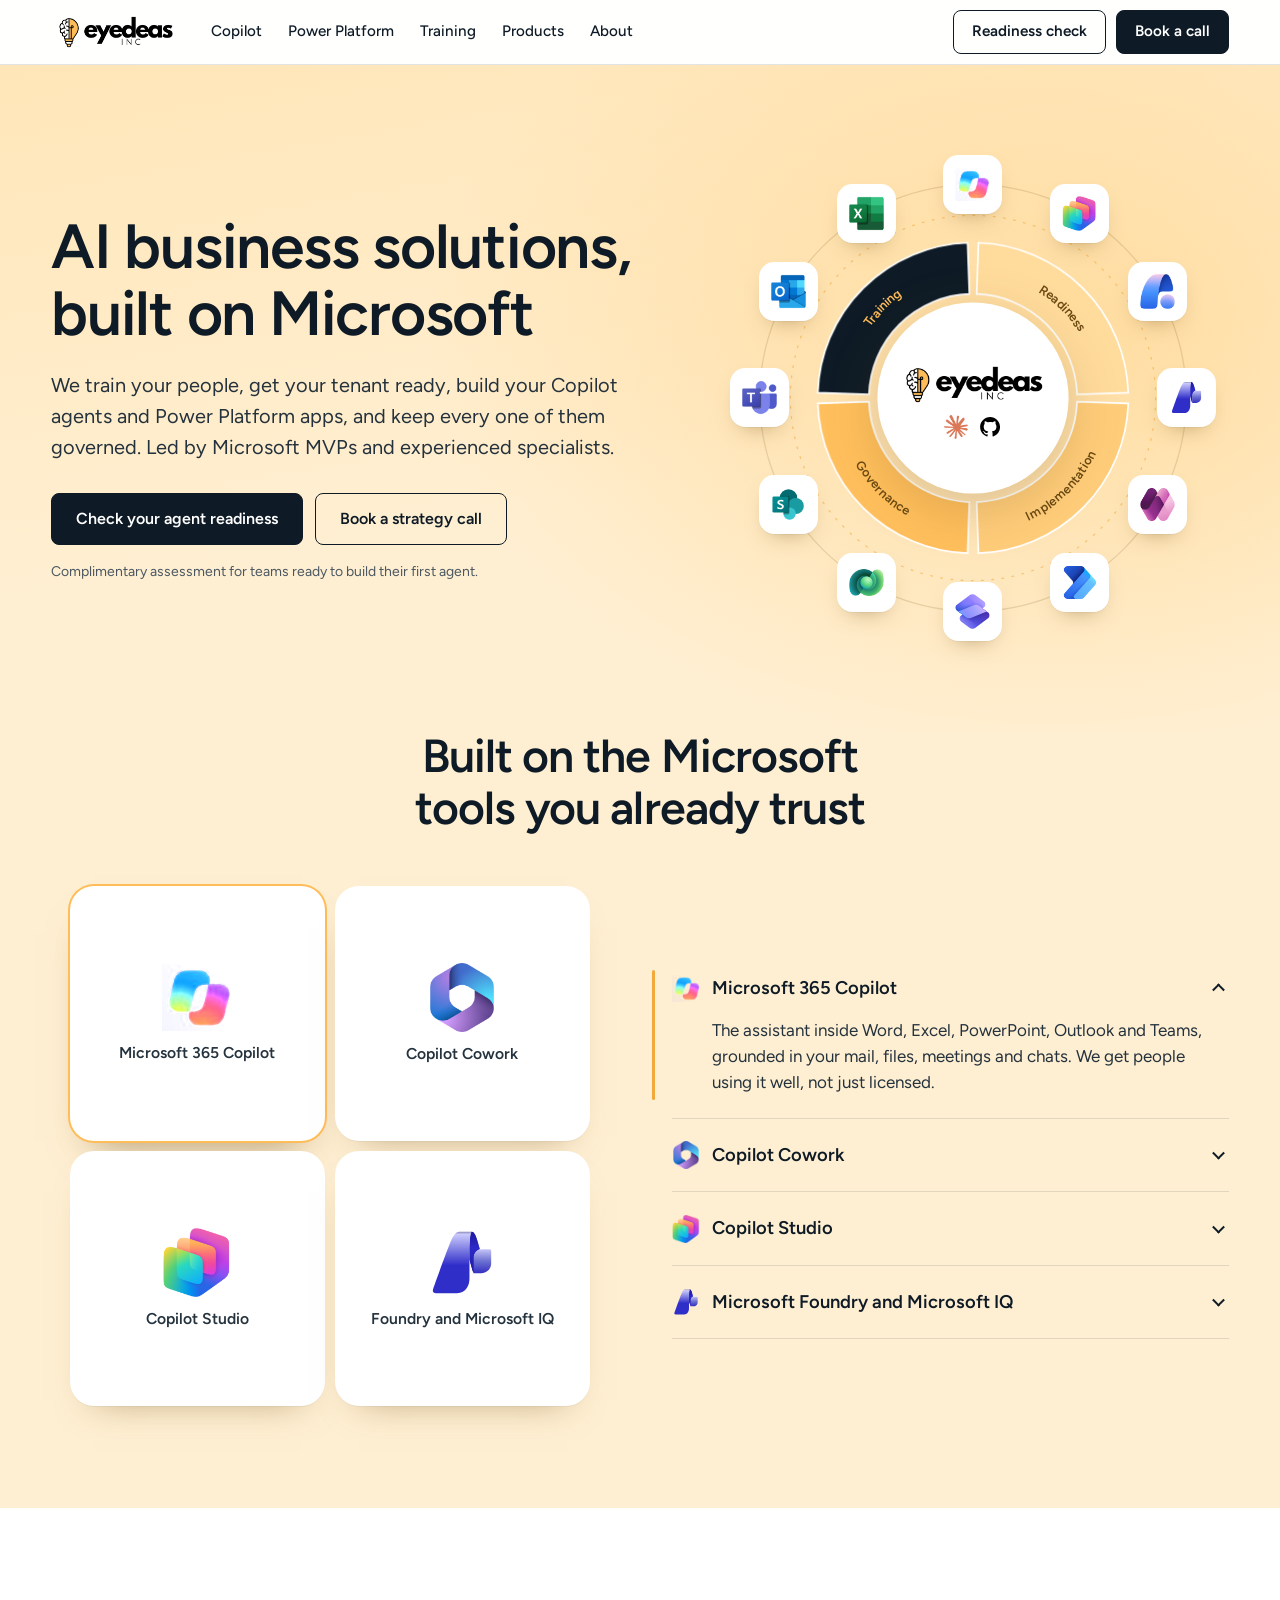
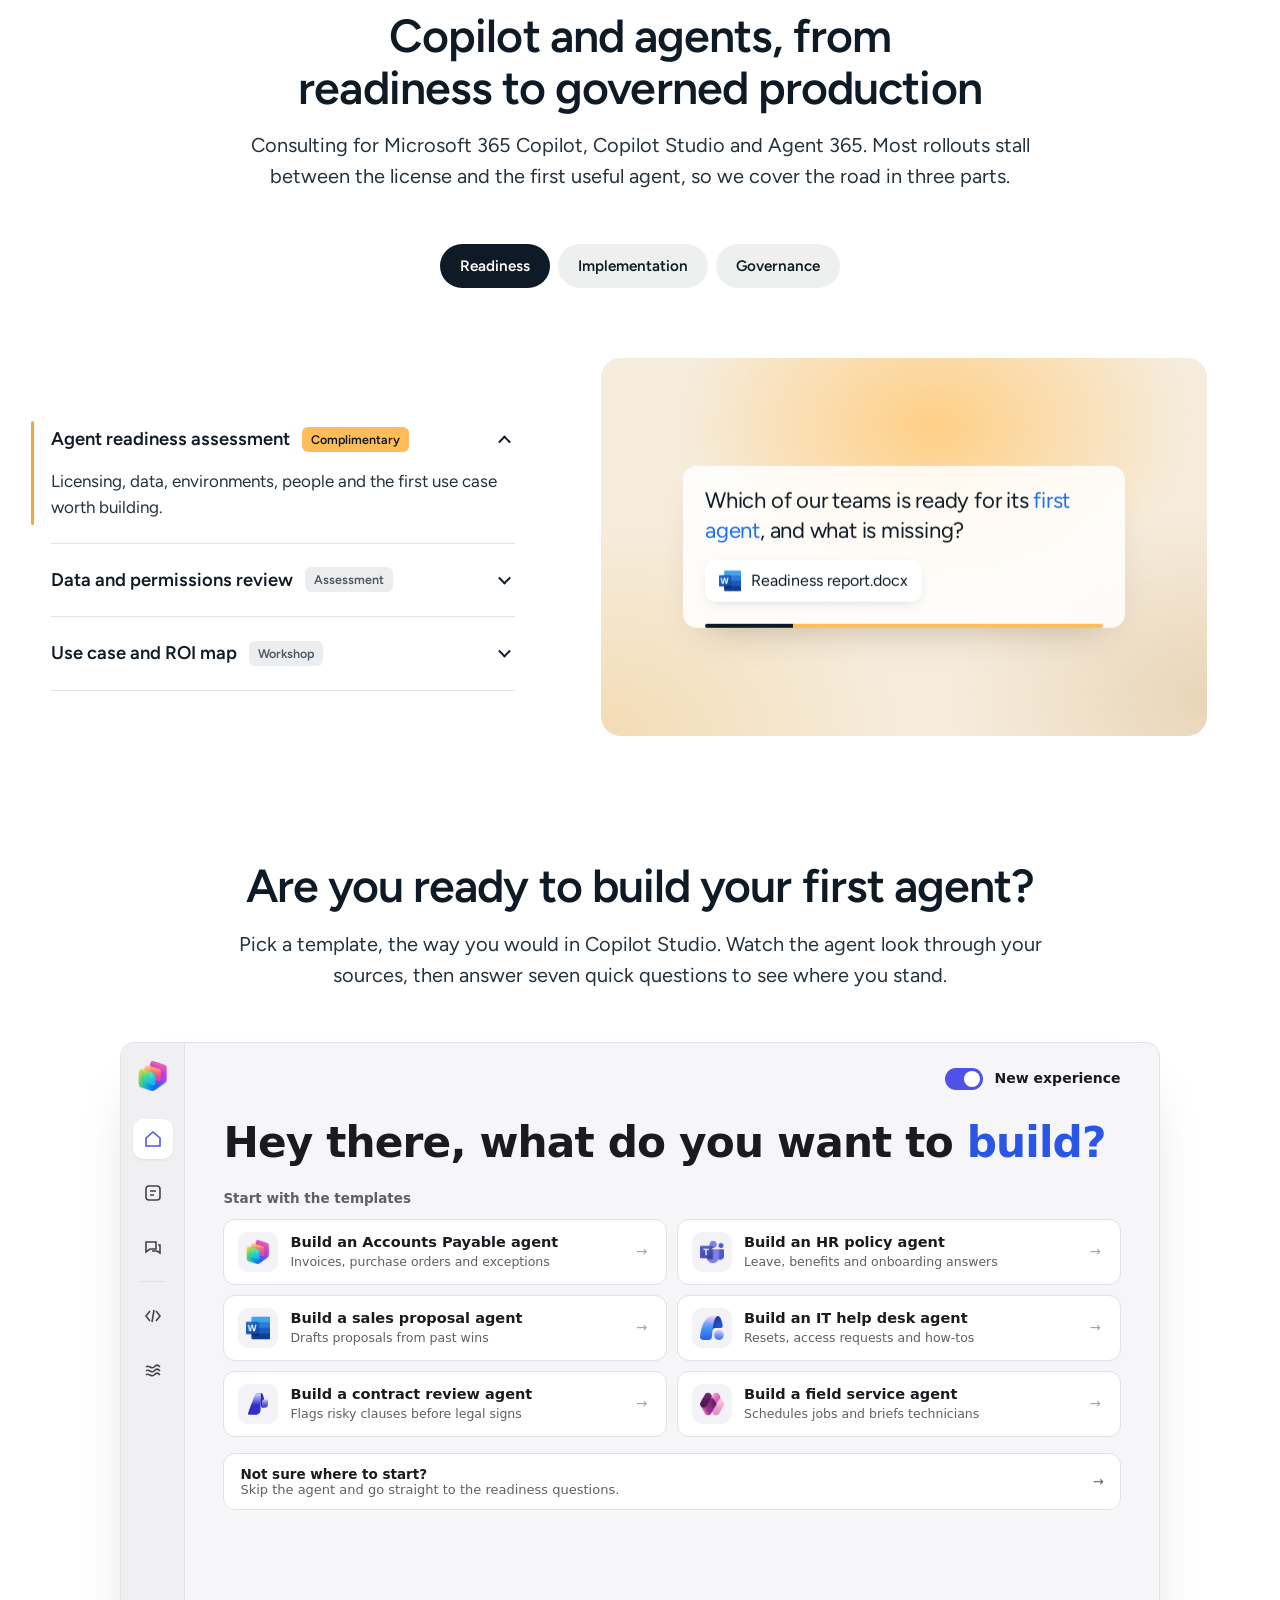
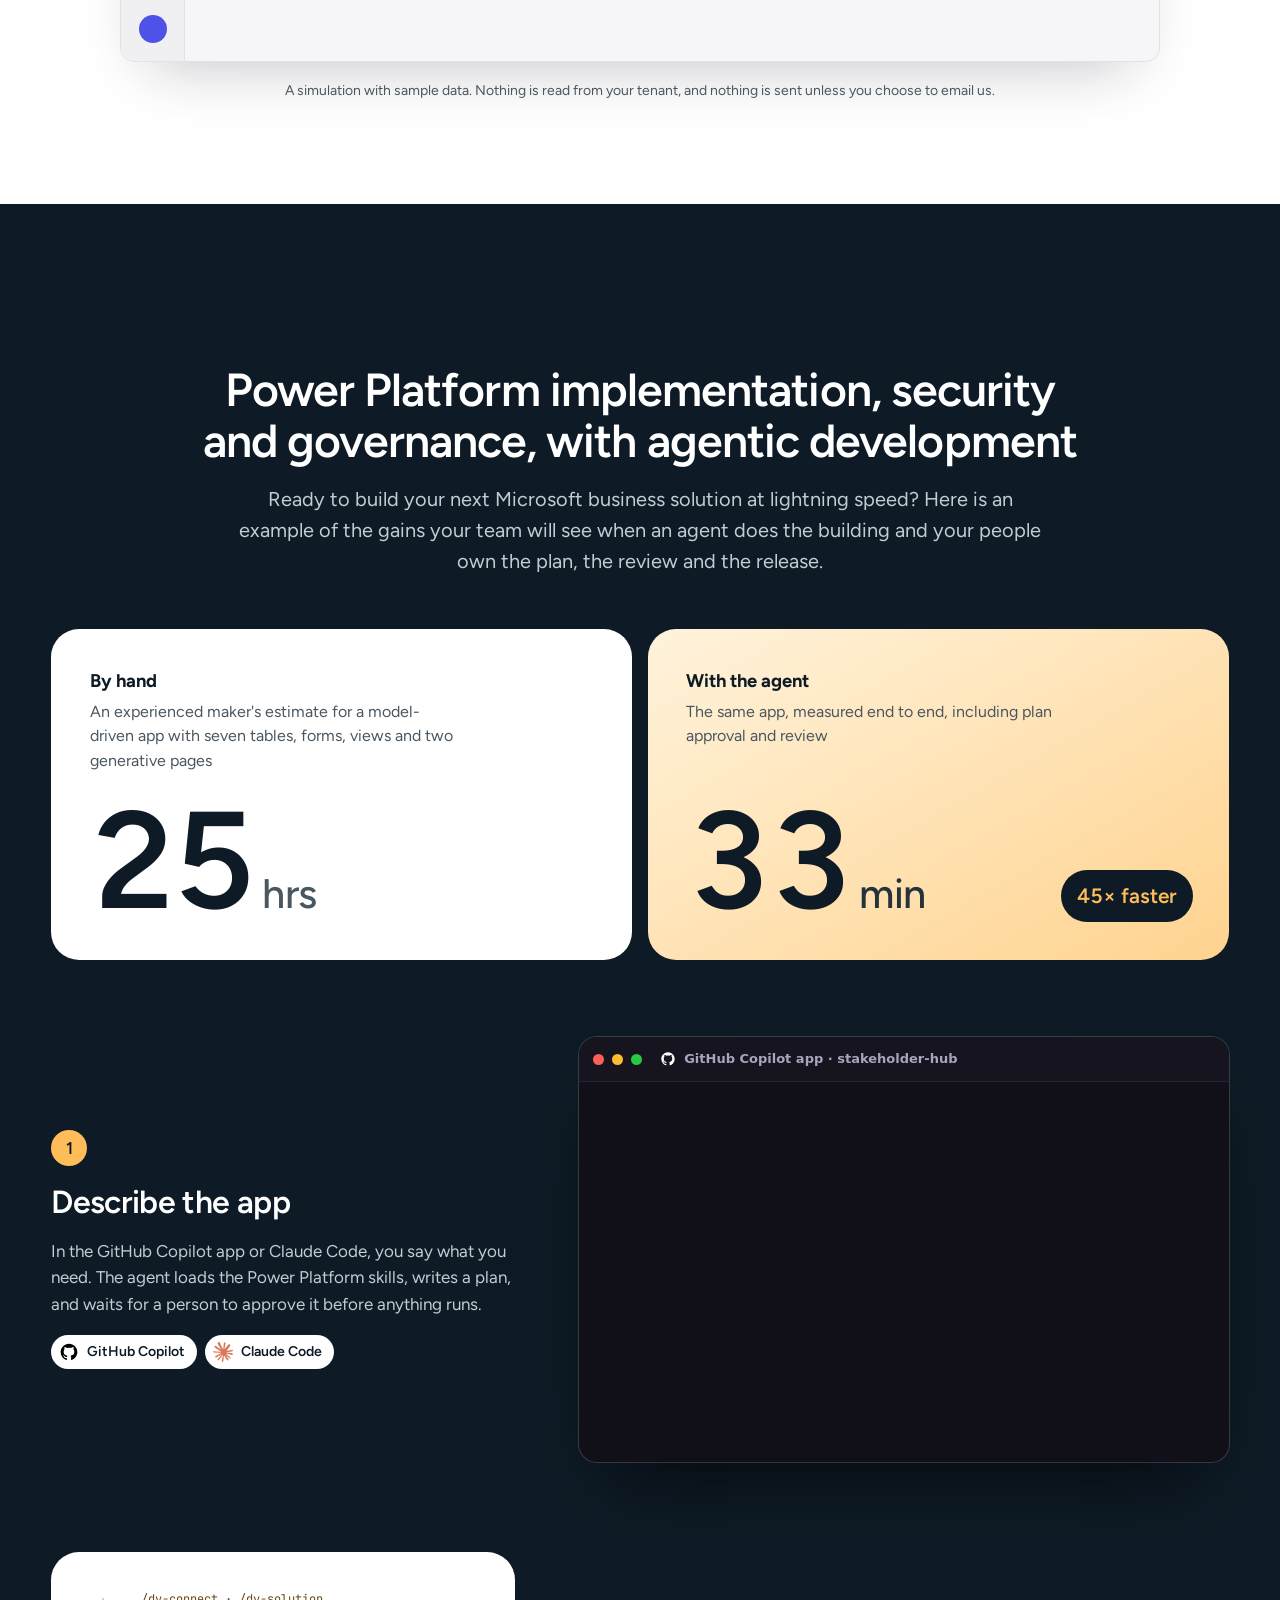
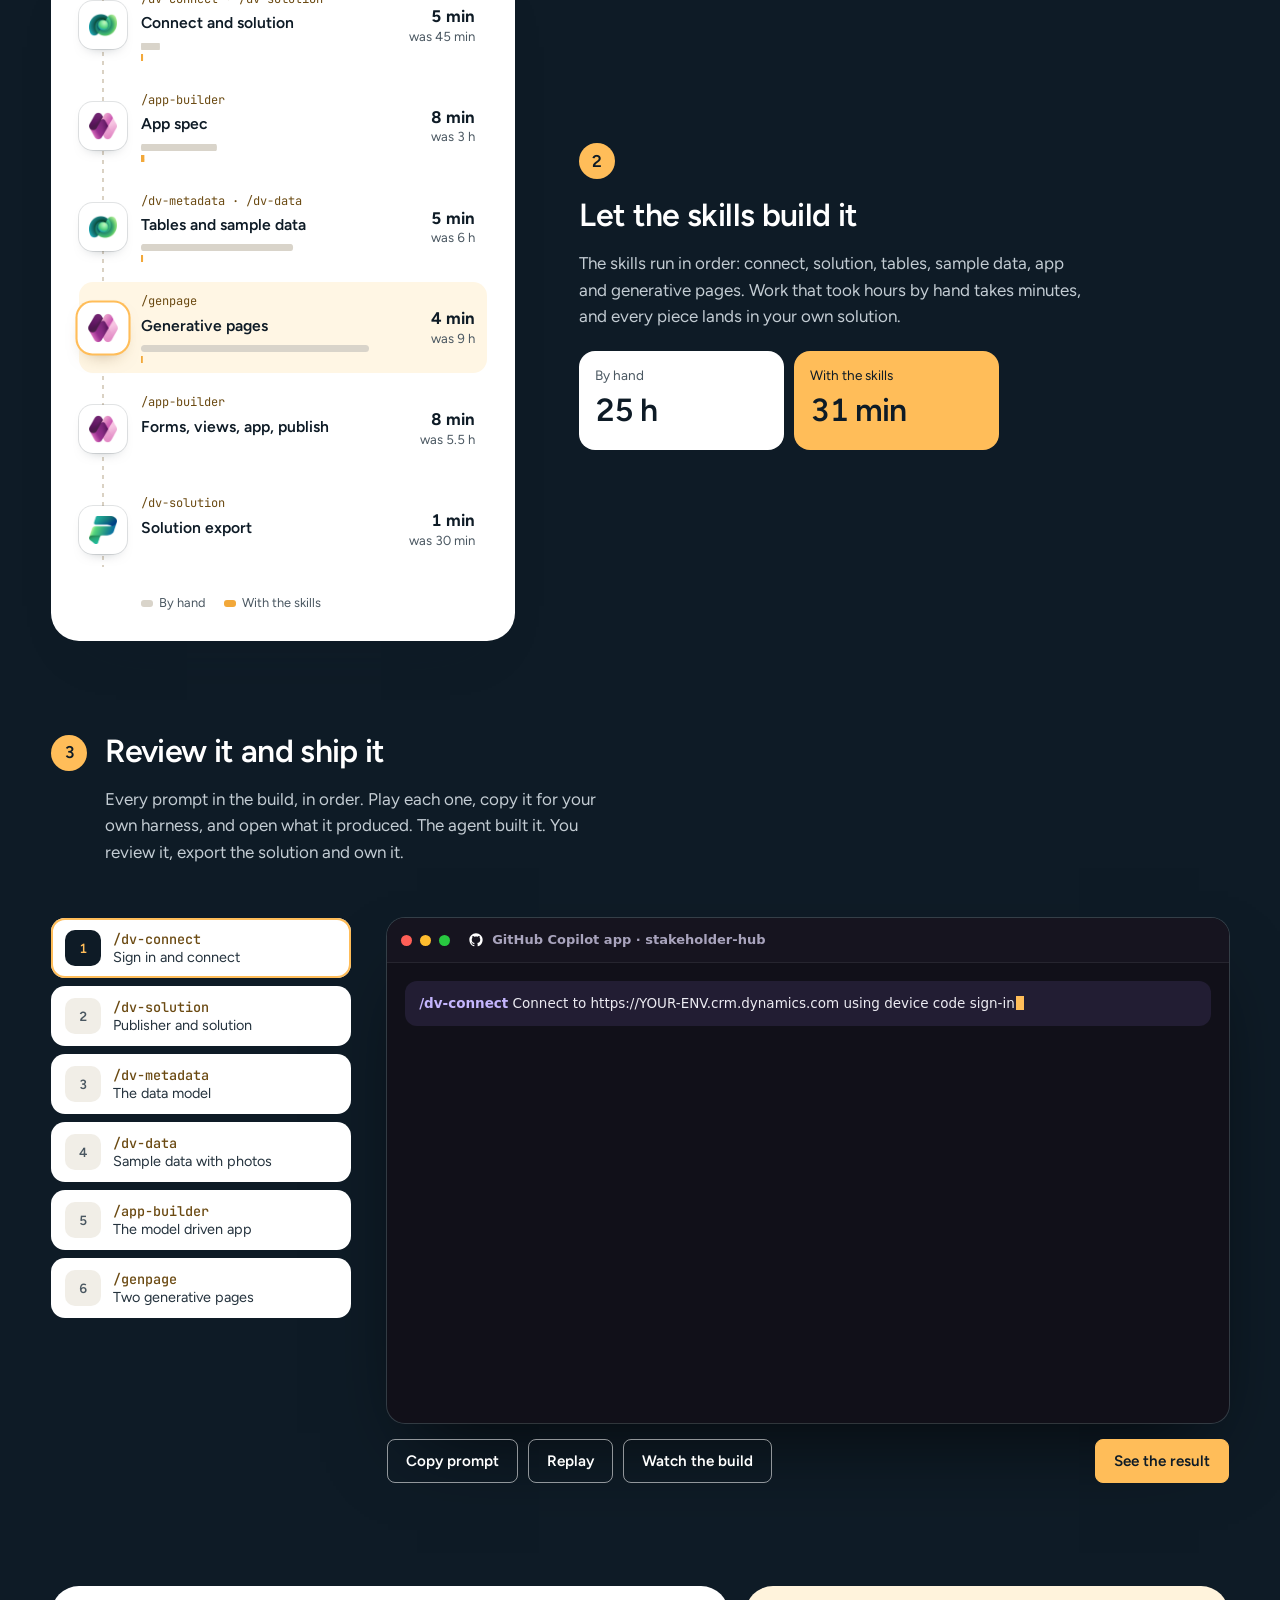
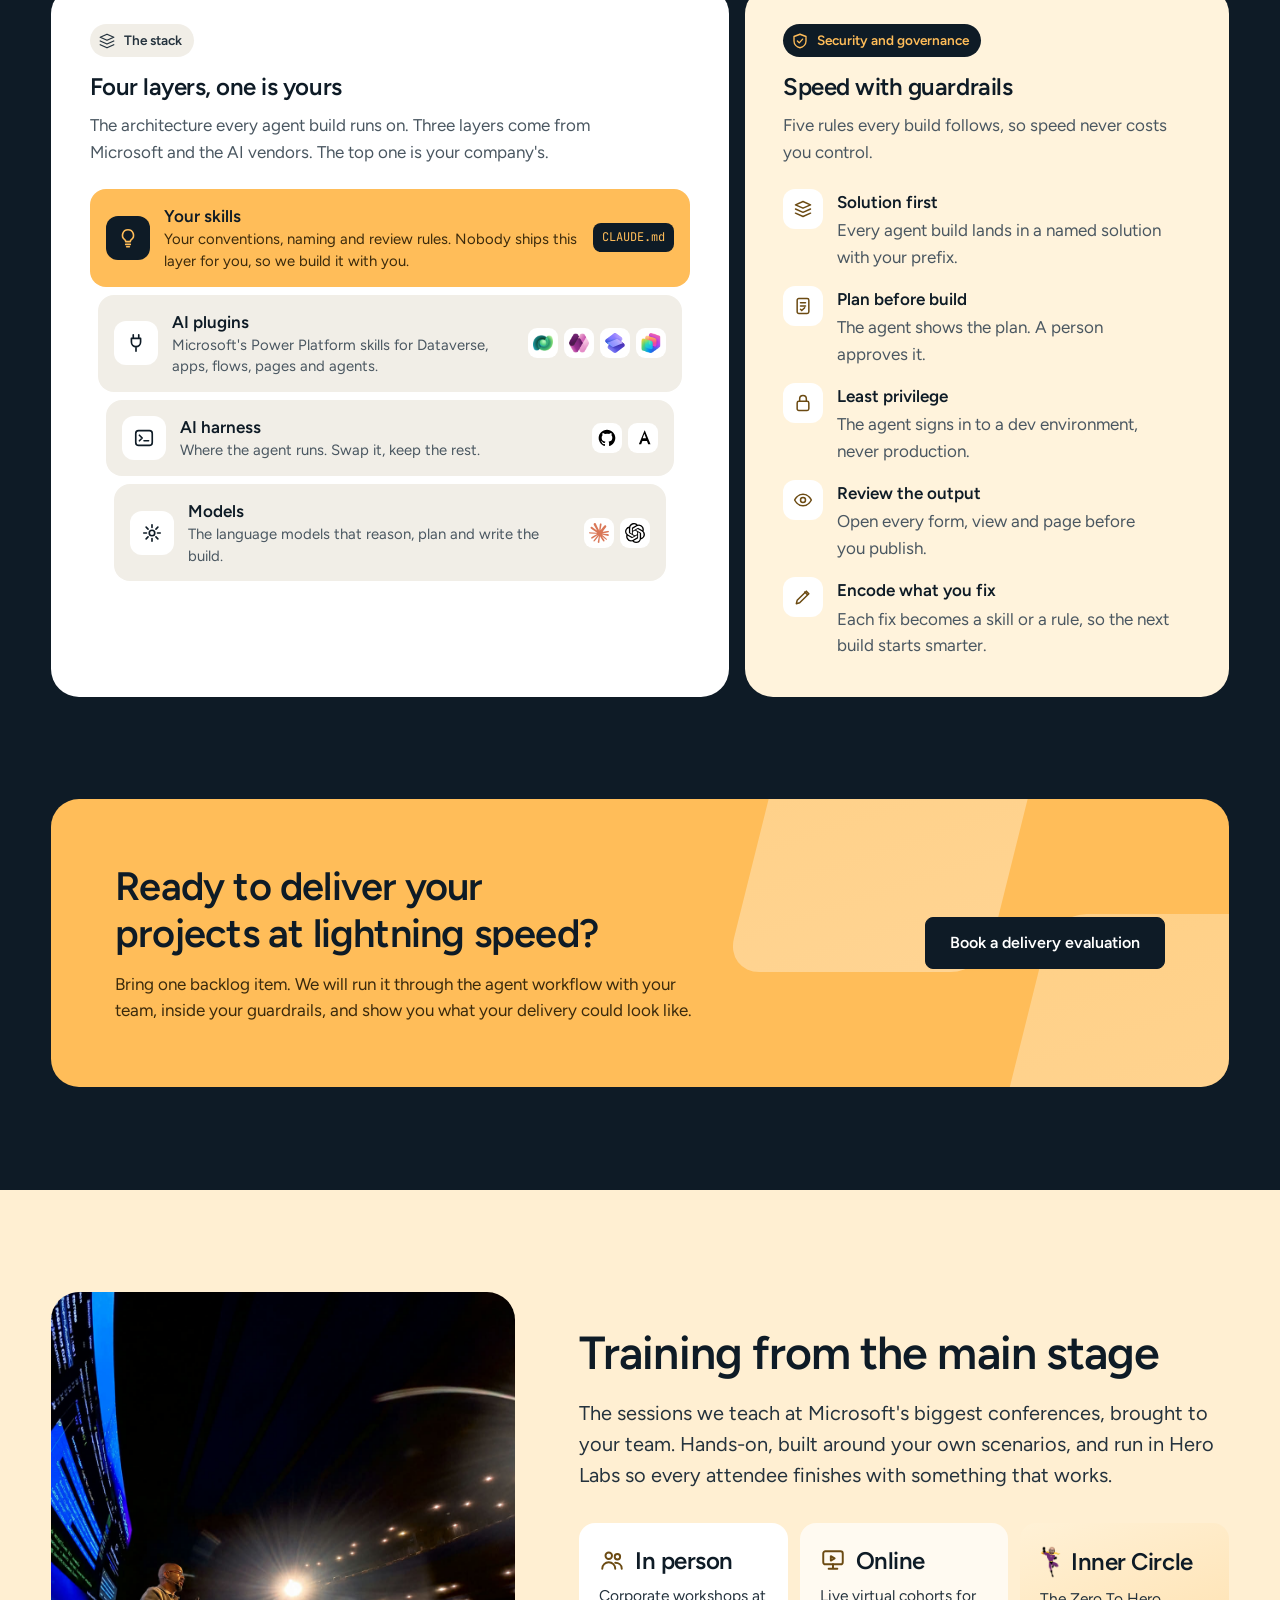
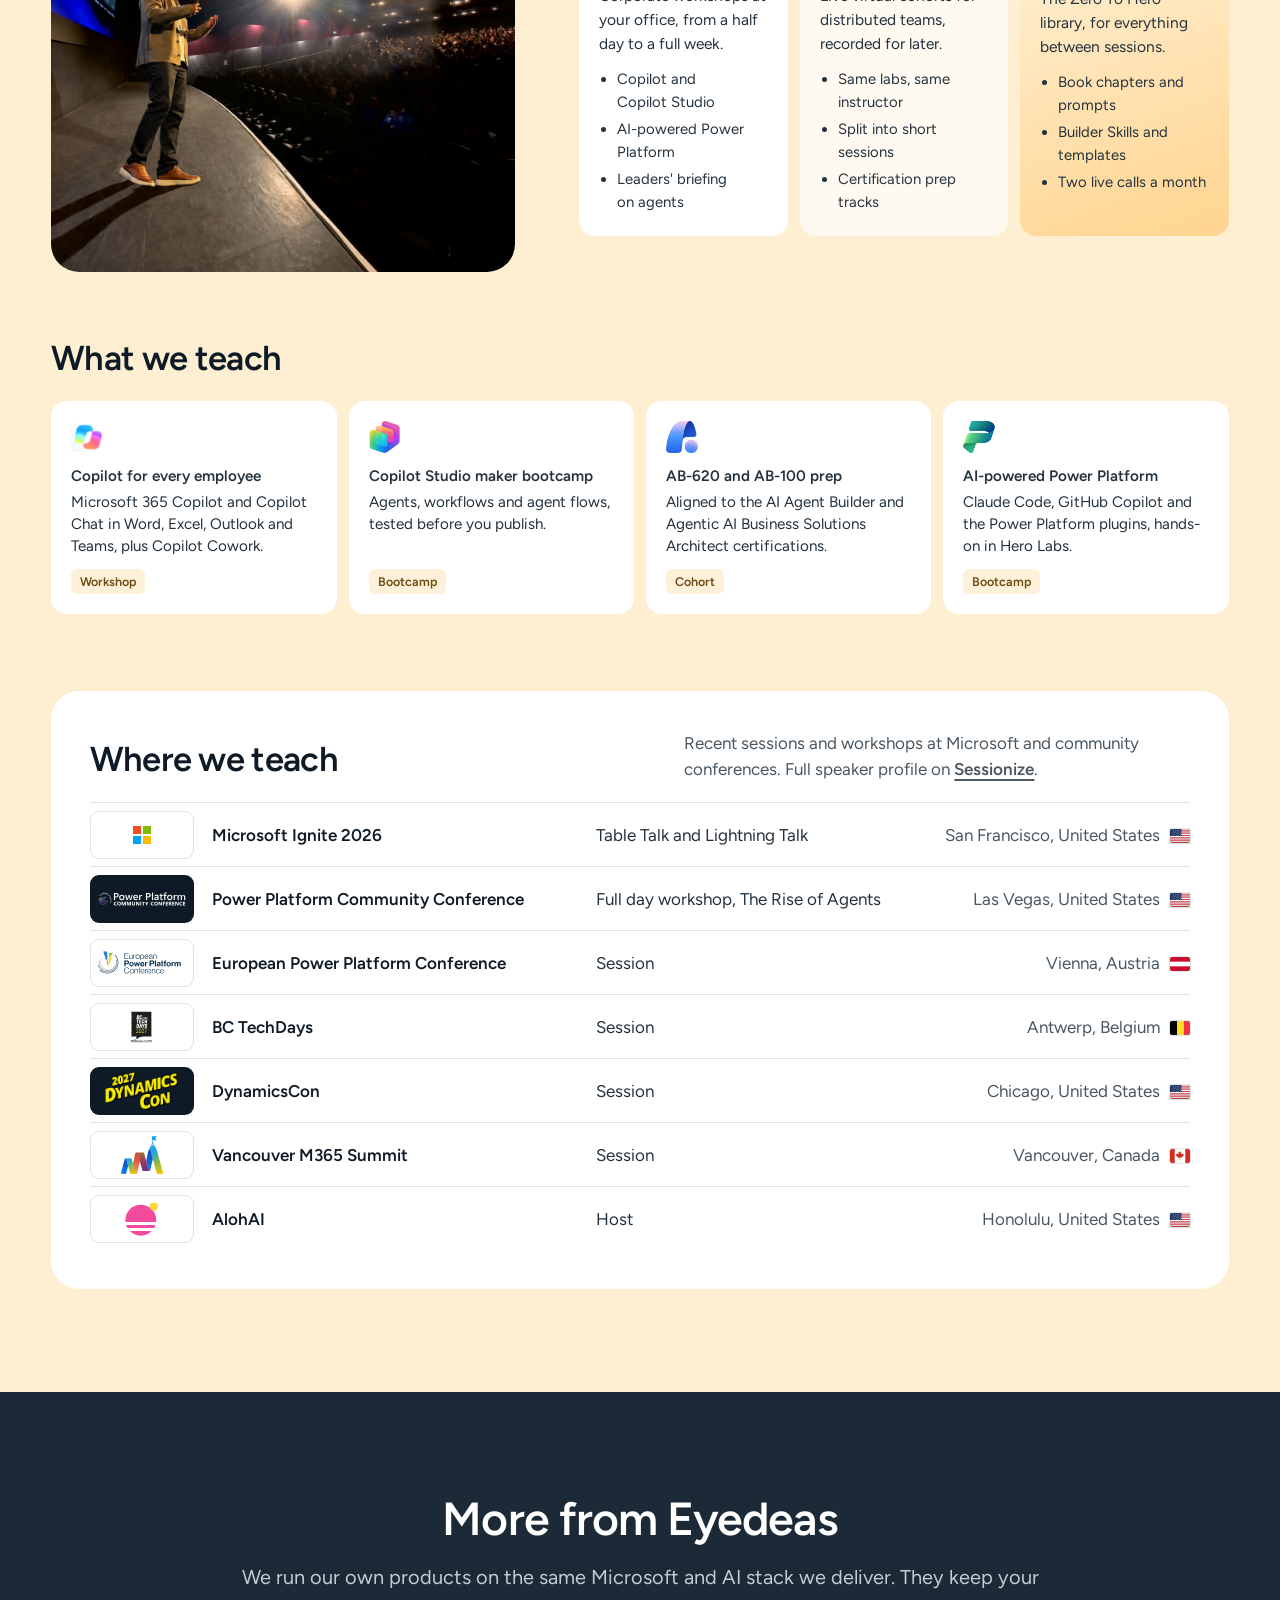
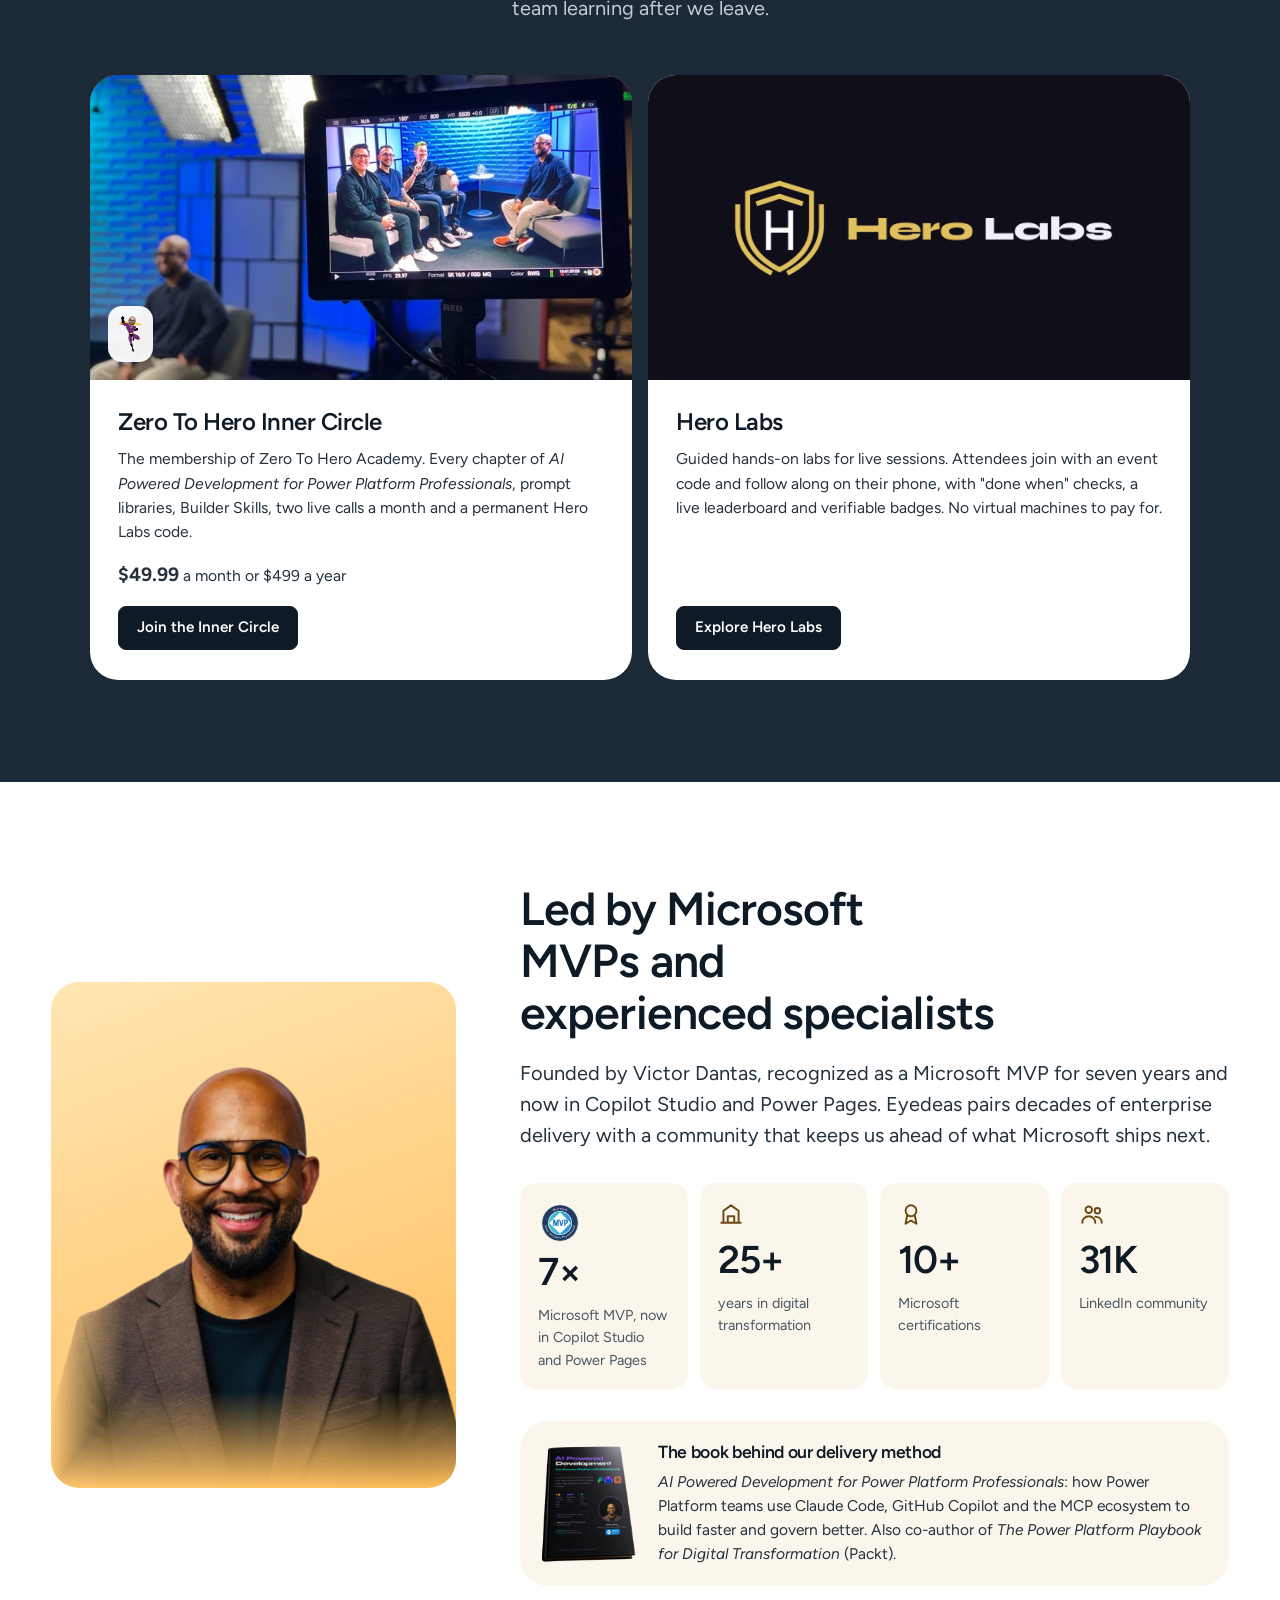
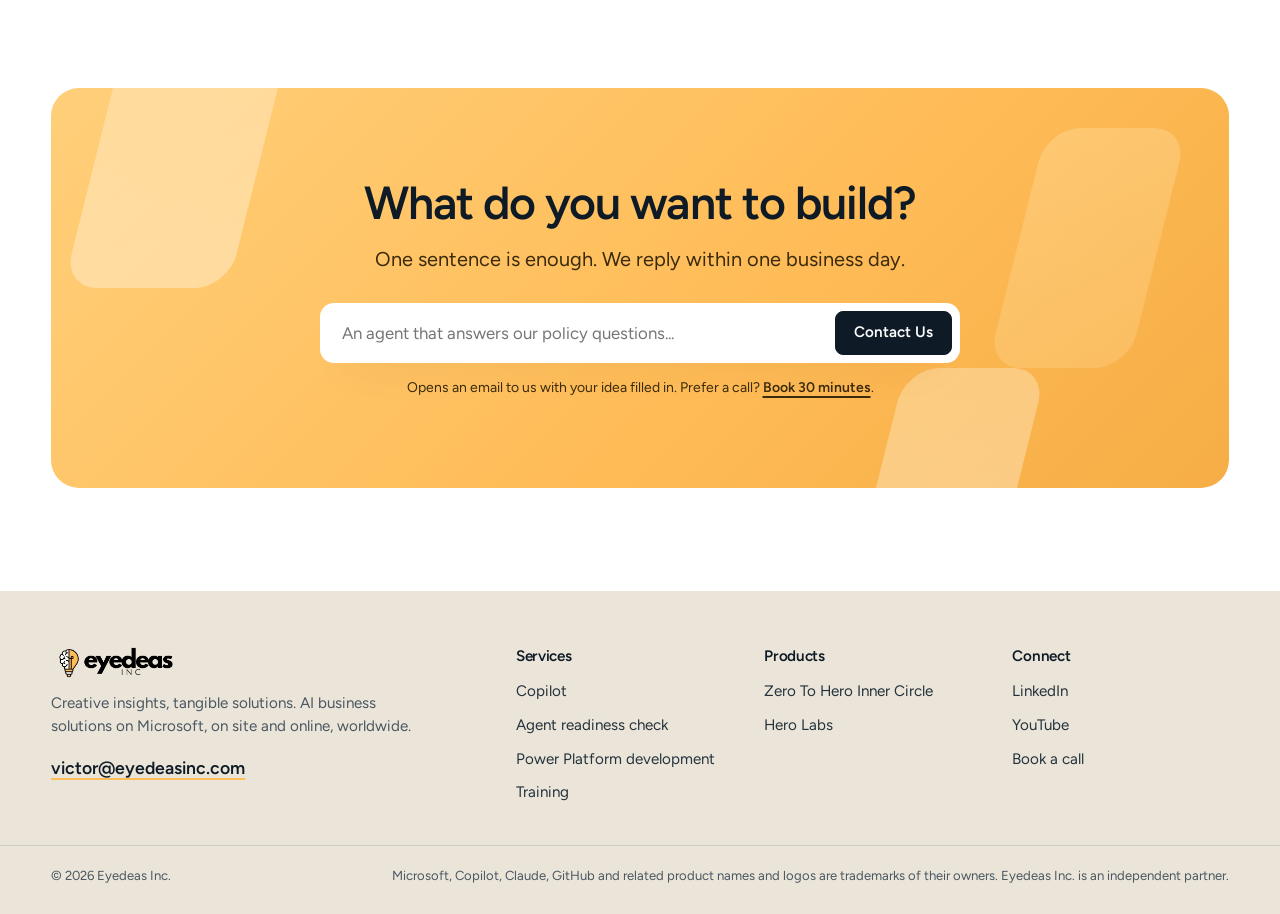
==== commit c85f2bfd: "Add favicon, share image, structured data and SEO files - Favicon and Apple touch icon cut from the " ====
--- a/index.html
+++ b/index.html
@@ -9,22 +9,74 @@
   <meta name="robots" content="index, follow" />
   <meta name="author" content="Eyedeas Inc." />
   <link rel="canonical" href="https://eyedeasinc.com/" />
-  <meta name="theme-color" content="#fdf6ea" />
+  <meta name="theme-color" content="#ffe6b8" />
+  <link rel="icon" href="/favicon.ico" sizes="48x48" />
+  <link rel="icon" type="image/png" sizes="32x32" href="/favicon-32.png" />
+  <link rel="icon" type="image/png" sizes="16x16" href="/favicon-16.png" />
+  <link rel="apple-touch-icon" href="/apple-touch-icon.png" />
 
   <meta property="og:type" content="website" />
+  <meta property="og:site_name" content="Eyedeas Inc." />
+  <meta property="og:locale" content="en_US" />
   <meta property="og:url" content="https://eyedeasinc.com/" />
   <meta property="og:title" content="Eyedeas Inc. | AI Business Solutions on Microsoft" />
   <meta property="og:description" content="Copilot training, readiness, implementation and governance. AI-powered Power Platform delivery. Led by Microsoft MVPs and experienced specialists." />
-  <meta property="og:image" content="https://eyedeasinc.com/assets/eyedeas-cover.png" />
+  <meta property="og:image" content="https://eyedeasinc.com/assets/og-image.jpg" />
+  <meta property="og:image:width" content="1200" />
+  <meta property="og:image:height" content="630" />
+  <meta property="og:image:alt" content="AI business solutions, built on Microsoft: Eyedeas Inc. services around Copilot, Copilot Studio and Power Platform" />
   <meta name="twitter:card" content="summary_large_image" />
   <meta name="twitter:title" content="Eyedeas Inc. | AI Business Solutions on Microsoft" />
   <meta name="twitter:description" content="Copilot, Copilot Studio agents and Power Platform, delivered and governed. Led by Microsoft MVPs and experienced specialists." />
-  <meta name="twitter:image" content="https://eyedeasinc.com/assets/eyedeas-cover.png" />
+  <meta name="twitter:image" content="https://eyedeasinc.com/assets/og-image.jpg" />
+  <meta name="twitter:image:alt" content="AI business solutions, built on Microsoft: Eyedeas Inc." />
 
   <link rel="preconnect" href="https://fonts.googleapis.com" />
   <link rel="preconnect" href="https://fonts.gstatic.com" crossorigin />
   <link href="https://fonts.googleapis.com/css2?family=Figtree:wght@400;500;600;700&family=JetBrains+Mono:wght@400;500&display=swap" rel="stylesheet" />
   <link rel="stylesheet" href="assets/site.css" />
+  <script type="application/ld+json">
+  {
+    "@context": "https://schema.org",
+    "@graph": [
+      {
+        "@type": "ProfessionalService",
+        "@id": "https://eyedeasinc.com/#org",
+        "name": "Eyedeas Inc.",
+        "url": "https://eyedeasinc.com/",
+        "logo": "https://eyedeasinc.com/assets/logo.png",
+        "image": "https://eyedeasinc.com/assets/og-image.jpg",
+        "description": "Partner for AI business solutions on Microsoft: Copilot and agent readiness, implementation and governance, Power Platform delivery with agentic development, and training. Led by Microsoft MVPs and experienced specialists.",
+        "areaServed": "Worldwide",
+        "founder": { "@id": "https://eyedeasinc.com/#founder" },
+        "knowsAbout": ["Microsoft 365 Copilot", "Copilot Studio", "Agent 365", "Microsoft Foundry", "Power Platform", "Dataverse", "Power Pages", "AI agents", "Copilot governance"],
+        "sameAs": ["https://www.linkedin.com/company/eyedeas-inc-365", "https://www.youtube.com/@ZeroToHeroesAcademy"],
+        "makesOffer": [
+          { "@type": "Offer", "itemOffered": { "@type": "Service", "name": "Copilot and agent consulting", "description": "Agent readiness, implementation and governance for Microsoft 365 Copilot, Copilot Studio and Agent 365." } },
+          { "@type": "Offer", "itemOffered": { "@type": "Service", "name": "Power Platform delivery", "description": "Power Platform implementation, security and governance with agentic development." } },
+          { "@type": "Offer", "itemOffered": { "@type": "Service", "name": "Training", "description": "In-person and online Copilot, Copilot Studio and AI-powered Power Platform training." } }
+        ]
+      },
+      {
+        "@type": "Person",
+        "@id": "https://eyedeasinc.com/#founder",
+        "name": "Victor Dantas",
+        "jobTitle": "Founder",
+        "worksFor": { "@id": "https://eyedeasinc.com/#org" },
+        "award": "Microsoft Most Valuable Professional (MVP)",
+        "sameAs": ["https://sessionize.com/victordantas/"]
+      },
+      {
+        "@type": "WebSite",
+        "@id": "https://eyedeasinc.com/#website",
+        "url": "https://eyedeasinc.com/",
+        "name": "Eyedeas Inc.",
+        "publisher": { "@id": "https://eyedeasinc.com/#org" },
+        "inLanguage": "en"
+      }
+    ]
+  }
+  </script>
   <script>document.documentElement.classList.add('js')</script>
 </head>
 <body>
